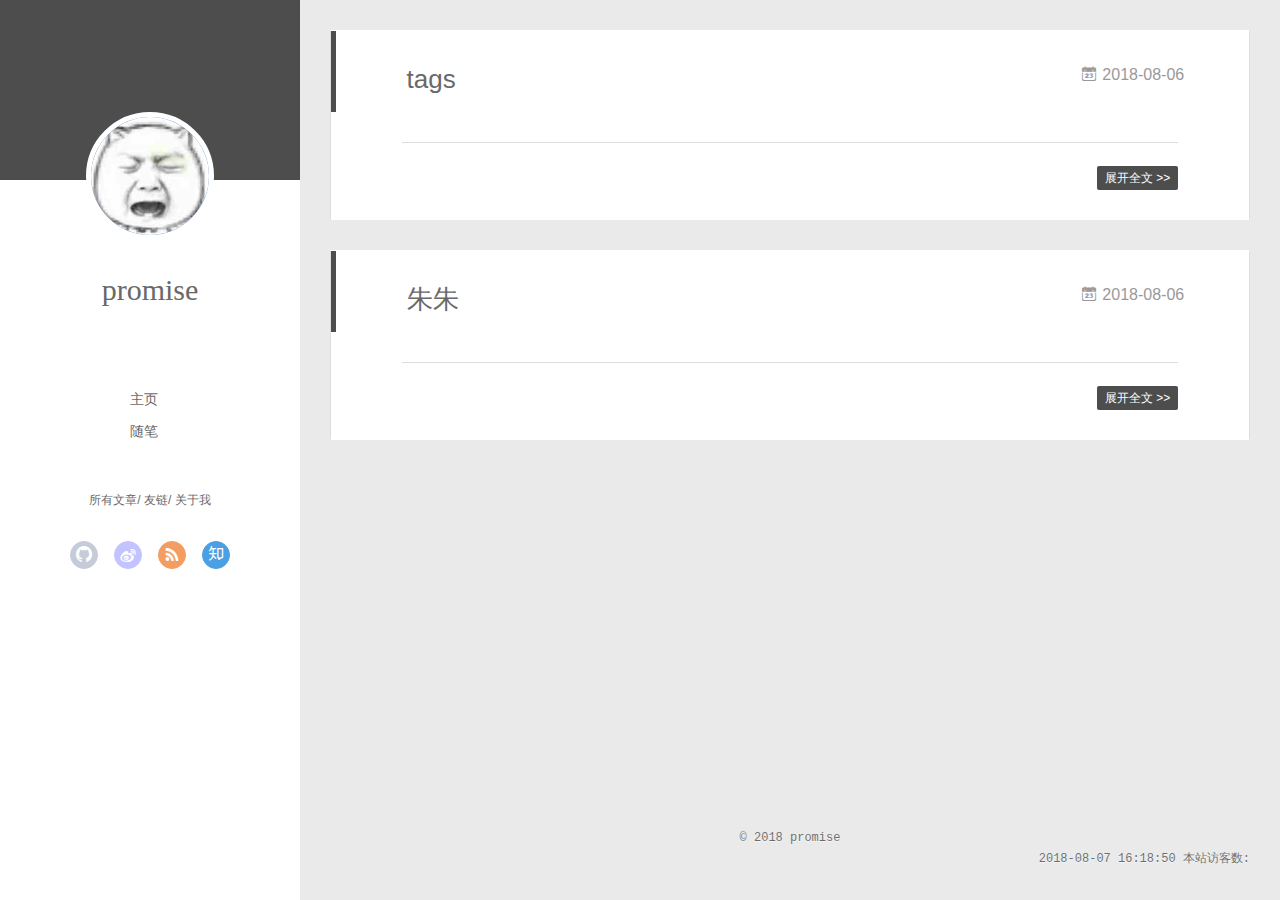
==== index.html @ 8f831cae "Site updated: 2018-08-07 16:18:51" ====
<!DOCTYPE html>
<html>
<head>
  <meta charset="utf-8">
  
  <meta name="renderer" content="webkit">
  <meta http-equiv="X-UA-Compatible" content="IE=edge" >
  <link rel="dns-prefetch" href="http://yoursite.com">
  <title>promise</title>
  <meta name="viewport" content="width=device-width, initial-scale=1, maximum-scale=1">
  <meta property="og:type" content="website">
<meta property="og:title" content="promise">
<meta property="og:url" content="http://yoursite.com/index.html">
<meta property="og:site_name" content="promise">
<meta property="og:locale" content="default">
<meta name="twitter:card" content="summary">
<meta name="twitter:title" content="promise">
  
    <link rel="alternative" href="/atom.xml" title="promise" type="application/atom+xml">
  
  
    <link rel="icon" href="/favicon.png">
  
  <link rel="stylesheet" type="text/css" href="/./main.0cf68a.css">
  <style type="text/css">
  
    #container.show {
      background: linear-gradient(200deg,#a0cfe4,#e8c37e);
    }
  </style>
  

  

</head>

<body>
  <div id="container" q-class="show:isCtnShow">
    <canvas id="anm-canvas" class="anm-canvas"></canvas>
    <div class="left-col" q-class="show:isShow">
      
<div class="overlay" style="background: #4d4d4d"></div>
<div class="intrude-less">
	<header id="header" class="inner">
		<a href="/" class="profilepic">
			<img src="/header.jpg" class="js-avatar">
		</a>
		<hgroup>
		  <h1 class="header-author"><a href="/">promise</a></h1>
		</hgroup>
		

		<nav class="header-menu">
			<ul>
			
				<li><a href="/">主页</a></li>
	        
				<li><a href="/tags/随笔/">随笔</a></li>
	        
			</ul>
		</nav>
		<nav class="header-smart-menu">
    		
    			
    			<a q-on="click: openSlider(e, 'innerArchive')" href="javascript:void(0)">所有文章</a>
    			
            
    			
    			<a q-on="click: openSlider(e, 'friends')" href="javascript:void(0)">友链</a>
    			
            
    			
    			<a q-on="click: openSlider(e, 'aboutme')" href="javascript:void(0)">关于我</a>
    			
            
		</nav>
		<nav class="header-nav">
			<div class="social">
				
					<a class="github" target="_blank" href="#" title="github"><i class="icon-github"></i></a>
		        
					<a class="weibo" target="_blank" href="#" title="weibo"><i class="icon-weibo"></i></a>
		        
					<a class="rss" target="_blank" href="#" title="rss"><i class="icon-rss"></i></a>
		        
					<a class="zhihu" target="_blank" href="#" title="zhihu"><i class="icon-zhihu"></i></a>
		        
			</div>
		</nav>
	</header>		
</div>

    </div>
    <div class="mid-col" q-class="show:isShow,hide:isShow|isFalse">
      
<nav id="mobile-nav">
  	<div class="overlay js-overlay" style="background: #4d4d4d"></div>
	<div class="btnctn js-mobile-btnctn">
  		<div class="slider-trigger list" q-on="click: openSlider(e)"><i class="icon icon-sort"></i></div>
	</div>
	<div class="intrude-less">
		<header id="header" class="inner">
			<div class="profilepic">
				<img src="/header.jpg" class="js-avatar">
			</div>
			<hgroup>
			  <h1 class="header-author js-header-author">promise</h1>
			</hgroup>
			
			
			
				
			
				
			
			
			
			<nav class="header-nav">
				<div class="social">
					
						<a class="github" target="_blank" href="#" title="github"><i class="icon-github"></i></a>
			        
						<a class="weibo" target="_blank" href="#" title="weibo"><i class="icon-weibo"></i></a>
			        
						<a class="rss" target="_blank" href="#" title="rss"><i class="icon-rss"></i></a>
			        
						<a class="zhihu" target="_blank" href="#" title="zhihu"><i class="icon-zhihu"></i></a>
			        
				</div>
			</nav>

			<nav class="header-menu js-header-menu">
				<ul style="width: 50%">
				
				
					<li style="width: 50%"><a href="/">主页</a></li>
		        
					<li style="width: 50%"><a href="/tags/随笔/">随笔</a></li>
		        
				</ul>
			</nav>
		</header>				
	</div>
	<div class="mobile-mask" style="display:none" q-show="isShow"></div>
</nav>

      <div id="wrapper" class="body-wrap">
        <div class="menu-l">
          <div class="canvas-wrap">
            <canvas data-colors="#eaeaea" data-sectionHeight="100" data-contentId="js-content" id="myCanvas1" class="anm-canvas"></canvas>
          </div>
          <div id="js-content" class="content-ll">
            
  
    <article id="age-tags" class="article article-type-age  article-index" itemscope itemprop="blogPost">
  <div class="article-inner">
    
      <header class="article-header">
        
  
    <h1 itemprop="name">
      <a class="article-title" href="/2018/08/06/tags/">tags</a>
    </h1>
  

        
        <a href="/2018/08/06/tags/" class="archive-article-date">
  	<time datetime="2018-08-06T12:12:40.000Z" itemprop="datePublished"><i class="icon-calendar icon"></i>2018-08-06</time>
</a>
        
      </header>
    
    <div class="article-entry" itemprop="articleBody">
      
        
      

      
    </div>
    <div class="article-info article-info-index">
      
      
      

      
        <p class="article-more-link">
          <a class="article-more-a" href="/2018/08/06/tags/">展开全文 >></a>
        </p>
      

      
      <div class="clearfix"></div>
    </div>
  </div>
</article>

<aside class="wrap-side-operation">
    <div class="mod-side-operation">
        
        <div class="jump-container" id="js-jump-container" style="display:none;">
            <a href="javascript:void(0)" class="mod-side-operation__jump-to-top">
                <i class="icon-font icon-back"></i>
            </a>
            <div id="js-jump-plan-container" class="jump-plan-container" style="top: -11px;">
                <i class="icon-font icon-plane jump-plane"></i>
            </div>
        </div>
        
        
    </div>
</aside>




  
    <article id="post-朱朱" class="article article-type-post  article-index" itemscope itemprop="blogPost">
  <div class="article-inner">
    
      <header class="article-header">
        
  
    <h1 itemprop="name">
      <a class="article-title" href="/2018/08/06/朱朱/">朱朱</a>
    </h1>
  

        
        <a href="/2018/08/06/朱朱/" class="archive-article-date">
  	<time datetime="2018-08-06T11:11:42.000Z" itemprop="datePublished"><i class="icon-calendar icon"></i>2018-08-06</time>
</a>
        
      </header>
    
    <div class="article-entry" itemprop="articleBody">
      
        
      

      
    </div>
    <div class="article-info article-info-index">
      
      
      

      
        <p class="article-more-link">
          <a class="article-more-a" href="/2018/08/06/朱朱/">展开全文 >></a>
        </p>
      

      
      <div class="clearfix"></div>
    </div>
  </div>
</article>

<aside class="wrap-side-operation">
    <div class="mod-side-operation">
        
        <div class="jump-container" id="js-jump-container" style="display:none;">
            <a href="javascript:void(0)" class="mod-side-operation__jump-to-top">
                <i class="icon-font icon-back"></i>
            </a>
            <div id="js-jump-plan-container" class="jump-plan-container" style="top: -11px;">
                <i class="icon-font icon-plane jump-plane"></i>
            </div>
        </div>
        
        
    </div>
</aside>




  
  


          </div>
        </div>
      </div>
      <script async src="https://dn-lbstatics.qbox.me/busuanzi/2.3/busuanzi.pure.mini.js"></script>
<footer id="footer">
  <div class="outer">
    <div id="footer-info">
    	<div>
    		&copy; 2018 promise
    	</div>
      	
		<div class="powered-by footer-right">
		2018-08-07 16:18:50
<i class="fa fa-user-md"></i><span id="busuanzi_container_site_uv">
  本站访客数:<span id="busuanzi_value_site_uv"></span>
</span>
</div>
    </div>
  </div>
</footer>
    </div>
    <script>
	var yiliaConfig = {
		mathjax: false,
		isHome: true,
		isPost: false,
		isArchive: false,
		isTag: false,
		isCategory: false,
		open_in_new: false,
		toc_hide_index: true,
		root: "/",
		innerArchive: true,
		showTags: false
	}
</script>

<script>!function(t){function n(e){if(r[e])return r[e].exports;var i=r[e]={exports:{},id:e,loaded:!1};return t[e].call(i.exports,i,i.exports,n),i.loaded=!0,i.exports}var r={};n.m=t,n.c=r,n.p="./",n(0)}([function(t,n,r){r(195),t.exports=r(191)},function(t,n,r){var e=r(3),i=r(52),o=r(27),u=r(28),c=r(53),f="prototype",a=function(t,n,r){var s,l,h,v,p=t&a.F,d=t&a.G,y=t&a.S,g=t&a.P,b=t&a.B,m=d?e:y?e[n]||(e[n]={}):(e[n]||{})[f],x=d?i:i[n]||(i[n]={}),w=x[f]||(x[f]={});d&&(r=n);for(s in r)l=!p&&m&&void 0!==m[s],h=(l?m:r)[s],v=b&&l?c(h,e):g&&"function"==typeof h?c(Function.call,h):h,m&&u(m,s,h,t&a.U),x[s]!=h&&o(x,s,v),g&&w[s]!=h&&(w[s]=h)};e.core=i,a.F=1,a.G=2,a.S=4,a.P=8,a.B=16,a.W=32,a.U=64,a.R=128,t.exports=a},function(t,n,r){var e=r(6);t.exports=function(t){if(!e(t))throw TypeError(t+" is not an object!");return t}},function(t,n){var r=t.exports="undefined"!=typeof window&&window.Math==Math?window:"undefined"!=typeof self&&self.Math==Math?self:Function("return this")();"number"==typeof __g&&(__g=r)},function(t,n){t.exports=function(t){try{return!!t()}catch(t){return!0}}},function(t,n){var r=t.exports="undefined"!=typeof window&&window.Math==Math?window:"undefined"!=typeof self&&self.Math==Math?self:Function("return this")();"number"==typeof __g&&(__g=r)},function(t,n){t.exports=function(t){return"object"==typeof t?null!==t:"function"==typeof t}},function(t,n,r){var e=r(126)("wks"),i=r(76),o=r(3).Symbol,u="function"==typeof o;(t.exports=function(t){return e[t]||(e[t]=u&&o[t]||(u?o:i)("Symbol."+t))}).store=e},function(t,n){var r={}.hasOwnProperty;t.exports=function(t,n){return r.call(t,n)}},function(t,n,r){var e=r(94),i=r(33);t.exports=function(t){return e(i(t))}},function(t,n,r){t.exports=!r(4)(function(){return 7!=Object.defineProperty({},"a",{get:function(){return 7}}).a})},function(t,n,r){var e=r(2),i=r(167),o=r(50),u=Object.defineProperty;n.f=r(10)?Object.defineProperty:function(t,n,r){if(e(t),n=o(n,!0),e(r),i)try{return u(t,n,r)}catch(t){}if("get"in r||"set"in r)throw TypeError("Accessors not supported!");return"value"in r&&(t[n]=r.value),t}},function(t,n,r){t.exports=!r(18)(function(){return 7!=Object.defineProperty({},"a",{get:function(){return 7}}).a})},function(t,n,r){var e=r(14),i=r(22);t.exports=r(12)?function(t,n,r){return e.f(t,n,i(1,r))}:function(t,n,r){return t[n]=r,t}},function(t,n,r){var e=r(20),i=r(58),o=r(42),u=Object.defineProperty;n.f=r(12)?Object.defineProperty:function(t,n,r){if(e(t),n=o(n,!0),e(r),i)try{return u(t,n,r)}catch(t){}if("get"in r||"set"in r)throw TypeError("Accessors not supported!");return"value"in r&&(t[n]=r.value),t}},function(t,n,r){var e=r(40)("wks"),i=r(23),o=r(5).Symbol,u="function"==typeof o;(t.exports=function(t){return e[t]||(e[t]=u&&o[t]||(u?o:i)("Symbol."+t))}).store=e},function(t,n,r){var e=r(67),i=Math.min;t.exports=function(t){return t>0?i(e(t),9007199254740991):0}},function(t,n,r){var e=r(46);t.exports=function(t){return Object(e(t))}},function(t,n){t.exports=function(t){try{return!!t()}catch(t){return!0}}},function(t,n,r){var e=r(63),i=r(34);t.exports=Object.keys||function(t){return e(t,i)}},function(t,n,r){var e=r(21);t.exports=function(t){if(!e(t))throw TypeError(t+" is not an object!");return t}},function(t,n){t.exports=function(t){return"object"==typeof t?null!==t:"function"==typeof t}},function(t,n){t.exports=function(t,n){return{enumerable:!(1&t),configurable:!(2&t),writable:!(4&t),value:n}}},function(t,n){var r=0,e=Math.random();t.exports=function(t){return"Symbol(".concat(void 0===t?"":t,")_",(++r+e).toString(36))}},function(t,n){var r={}.hasOwnProperty;t.exports=function(t,n){return r.call(t,n)}},function(t,n){var r=t.exports={version:"2.4.0"};"number"==typeof __e&&(__e=r)},function(t,n){t.exports=function(t){if("function"!=typeof t)throw TypeError(t+" is not a function!");return t}},function(t,n,r){var e=r(11),i=r(66);t.exports=r(10)?function(t,n,r){return e.f(t,n,i(1,r))}:function(t,n,r){return t[n]=r,t}},function(t,n,r){var e=r(3),i=r(27),o=r(24),u=r(76)("src"),c="toString",f=Function[c],a=(""+f).split(c);r(52).inspectSource=function(t){return f.call(t)},(t.exports=function(t,n,r,c){var f="function"==typeof r;f&&(o(r,"name")||i(r,"name",n)),t[n]!==r&&(f&&(o(r,u)||i(r,u,t[n]?""+t[n]:a.join(String(n)))),t===e?t[n]=r:c?t[n]?t[n]=r:i(t,n,r):(delete t[n],i(t,n,r)))})(Function.prototype,c,function(){return"function"==typeof this&&this[u]||f.call(this)})},function(t,n,r){var e=r(1),i=r(4),o=r(46),u=function(t,n,r,e){var i=String(o(t)),u="<"+n;return""!==r&&(u+=" "+r+'="'+String(e).replace(/"/g,"&quot;")+'"'),u+">"+i+"</"+n+">"};t.exports=function(t,n){var r={};r[t]=n(u),e(e.P+e.F*i(function(){var n=""[t]('"');return n!==n.toLowerCase()||n.split('"').length>3}),"String",r)}},function(t,n,r){var e=r(115),i=r(46);t.exports=function(t){return e(i(t))}},function(t,n,r){var e=r(116),i=r(66),o=r(30),u=r(50),c=r(24),f=r(167),a=Object.getOwnPropertyDescriptor;n.f=r(10)?a:function(t,n){if(t=o(t),n=u(n,!0),f)try{return a(t,n)}catch(t){}if(c(t,n))return i(!e.f.call(t,n),t[n])}},function(t,n,r){var e=r(24),i=r(17),o=r(145)("IE_PROTO"),u=Object.prototype;t.exports=Object.getPrototypeOf||function(t){return t=i(t),e(t,o)?t[o]:"function"==typeof t.constructor&&t instanceof t.constructor?t.constructor.prototype:t instanceof Object?u:null}},function(t,n){t.exports=function(t){if(void 0==t)throw TypeError("Can't call method on  "+t);return t}},function(t,n){t.exports="constructor,hasOwnProperty,isPrototypeOf,propertyIsEnumerable,toLocaleString,toString,valueOf".split(",")},function(t,n){t.exports={}},function(t,n){t.exports=!0},function(t,n){n.f={}.propertyIsEnumerable},function(t,n,r){var e=r(14).f,i=r(8),o=r(15)("toStringTag");t.exports=function(t,n,r){t&&!i(t=r?t:t.prototype,o)&&e(t,o,{configurable:!0,value:n})}},function(t,n,r){var e=r(40)("keys"),i=r(23);t.exports=function(t){return e[t]||(e[t]=i(t))}},function(t,n,r){var e=r(5),i="__core-js_shared__",o=e[i]||(e[i]={});t.exports=function(t){return o[t]||(o[t]={})}},function(t,n){var r=Math.ceil,e=Math.floor;t.exports=function(t){return isNaN(t=+t)?0:(t>0?e:r)(t)}},function(t,n,r){var e=r(21);t.exports=function(t,n){if(!e(t))return t;var r,i;if(n&&"function"==typeof(r=t.toString)&&!e(i=r.call(t)))return i;if("function"==typeof(r=t.valueOf)&&!e(i=r.call(t)))return i;if(!n&&"function"==typeof(r=t.toString)&&!e(i=r.call(t)))return i;throw TypeError("Can't convert object to primitive value")}},function(t,n,r){var e=r(5),i=r(25),o=r(36),u=r(44),c=r(14).f;t.exports=function(t){var n=i.Symbol||(i.Symbol=o?{}:e.Symbol||{});"_"==t.charAt(0)||t in n||c(n,t,{value:u.f(t)})}},function(t,n,r){n.f=r(15)},function(t,n){var r={}.toString;t.exports=function(t){return r.call(t).slice(8,-1)}},function(t,n){t.exports=function(t){if(void 0==t)throw TypeError("Can't call method on  "+t);return t}},function(t,n,r){var e=r(4);t.exports=function(t,n){return!!t&&e(function(){n?t.call(null,function(){},1):t.call(null)})}},function(t,n,r){var e=r(53),i=r(115),o=r(17),u=r(16),c=r(203);t.exports=function(t,n){var r=1==t,f=2==t,a=3==t,s=4==t,l=6==t,h=5==t||l,v=n||c;return function(n,c,p){for(var d,y,g=o(n),b=i(g),m=e(c,p,3),x=u(b.length),w=0,S=r?v(n,x):f?v(n,0):void 0;x>w;w++)if((h||w in b)&&(d=b[w],y=m(d,w,g),t))if(r)S[w]=y;else if(y)switch(t){case 3:return!0;case 5:return d;case 6:return w;case 2:S.push(d)}else if(s)return!1;return l?-1:a||s?s:S}}},function(t,n,r){var e=r(1),i=r(52),o=r(4);t.exports=function(t,n){var r=(i.Object||{})[t]||Object[t],u={};u[t]=n(r),e(e.S+e.F*o(function(){r(1)}),"Object",u)}},function(t,n,r){var e=r(6);t.exports=function(t,n){if(!e(t))return t;var r,i;if(n&&"function"==typeof(r=t.toString)&&!e(i=r.call(t)))return i;if("function"==typeof(r=t.valueOf)&&!e(i=r.call(t)))return i;if(!n&&"function"==typeof(r=t.toString)&&!e(i=r.call(t)))return i;throw TypeError("Can't convert object to primitive value")}},function(t,n,r){var e=r(5),i=r(25),o=r(91),u=r(13),c="prototype",f=function(t,n,r){var a,s,l,h=t&f.F,v=t&f.G,p=t&f.S,d=t&f.P,y=t&f.B,g=t&f.W,b=v?i:i[n]||(i[n]={}),m=b[c],x=v?e:p?e[n]:(e[n]||{})[c];v&&(r=n);for(a in r)(s=!h&&x&&void 0!==x[a])&&a in b||(l=s?x[a]:r[a],b[a]=v&&"function"!=typeof x[a]?r[a]:y&&s?o(l,e):g&&x[a]==l?function(t){var n=function(n,r,e){if(this instanceof t){switch(arguments.length){case 0:return new t;case 1:return new t(n);case 2:return new t(n,r)}return new t(n,r,e)}return t.apply(this,arguments)};return n[c]=t[c],n}(l):d&&"function"==typeof l?o(Function.call,l):l,d&&((b.virtual||(b.virtual={}))[a]=l,t&f.R&&m&&!m[a]&&u(m,a,l)))};f.F=1,f.G=2,f.S=4,f.P=8,f.B=16,f.W=32,f.U=64,f.R=128,t.exports=f},function(t,n){var r=t.exports={version:"2.4.0"};"number"==typeof __e&&(__e=r)},function(t,n,r){var e=r(26);t.exports=function(t,n,r){if(e(t),void 0===n)return t;switch(r){case 1:return function(r){return t.call(n,r)};case 2:return function(r,e){return t.call(n,r,e)};case 3:return function(r,e,i){return t.call(n,r,e,i)}}return function(){return t.apply(n,arguments)}}},function(t,n,r){var e=r(183),i=r(1),o=r(126)("metadata"),u=o.store||(o.store=new(r(186))),c=function(t,n,r){var i=u.get(t);if(!i){if(!r)return;u.set(t,i=new e)}var o=i.get(n);if(!o){if(!r)return;i.set(n,o=new e)}return o},f=function(t,n,r){var e=c(n,r,!1);return void 0!==e&&e.has(t)},a=function(t,n,r){var e=c(n,r,!1);return void 0===e?void 0:e.get(t)},s=function(t,n,r,e){c(r,e,!0).set(t,n)},l=function(t,n){var r=c(t,n,!1),e=[];return r&&r.forEach(function(t,n){e.push(n)}),e},h=function(t){return void 0===t||"symbol"==typeof t?t:String(t)},v=function(t){i(i.S,"Reflect",t)};t.exports={store:u,map:c,has:f,get:a,set:s,keys:l,key:h,exp:v}},function(t,n,r){"use strict";if(r(10)){var e=r(69),i=r(3),o=r(4),u=r(1),c=r(127),f=r(152),a=r(53),s=r(68),l=r(66),h=r(27),v=r(73),p=r(67),d=r(16),y=r(75),g=r(50),b=r(24),m=r(180),x=r(114),w=r(6),S=r(17),_=r(137),O=r(70),E=r(32),P=r(71).f,j=r(154),F=r(76),M=r(7),A=r(48),N=r(117),T=r(146),I=r(155),k=r(80),L=r(123),R=r(74),C=r(130),D=r(160),U=r(11),W=r(31),G=U.f,B=W.f,V=i.RangeError,z=i.TypeError,q=i.Uint8Array,K="ArrayBuffer",J="Shared"+K,Y="BYTES_PER_ELEMENT",H="prototype",$=Array[H],X=f.ArrayBuffer,Q=f.DataView,Z=A(0),tt=A(2),nt=A(3),rt=A(4),et=A(5),it=A(6),ot=N(!0),ut=N(!1),ct=I.values,ft=I.keys,at=I.entries,st=$.lastIndexOf,lt=$.reduce,ht=$.reduceRight,vt=$.join,pt=$.sort,dt=$.slice,yt=$.toString,gt=$.toLocaleString,bt=M("iterator"),mt=M("toStringTag"),xt=F("typed_constructor"),wt=F("def_constructor"),St=c.CONSTR,_t=c.TYPED,Ot=c.VIEW,Et="Wrong length!",Pt=A(1,function(t,n){return Tt(T(t,t[wt]),n)}),jt=o(function(){return 1===new q(new Uint16Array([1]).buffer)[0]}),Ft=!!q&&!!q[H].set&&o(function(){new q(1).set({})}),Mt=function(t,n){if(void 0===t)throw z(Et);var r=+t,e=d(t);if(n&&!m(r,e))throw V(Et);return e},At=function(t,n){var r=p(t);if(r<0||r%n)throw V("Wrong offset!");return r},Nt=function(t){if(w(t)&&_t in t)return t;throw z(t+" is not a typed array!")},Tt=function(t,n){if(!(w(t)&&xt in t))throw z("It is not a typed array constructor!");return new t(n)},It=function(t,n){return kt(T(t,t[wt]),n)},kt=function(t,n){for(var r=0,e=n.length,i=Tt(t,e);e>r;)i[r]=n[r++];return i},Lt=function(t,n,r){G(t,n,{get:function(){return this._d[r]}})},Rt=function(t){var n,r,e,i,o,u,c=S(t),f=arguments.length,s=f>1?arguments[1]:void 0,l=void 0!==s,h=j(c);if(void 0!=h&&!_(h)){for(u=h.call(c),e=[],n=0;!(o=u.next()).done;n++)e.push(o.value);c=e}for(l&&f>2&&(s=a(s,arguments[2],2)),n=0,r=d(c.length),i=Tt(this,r);r>n;n++)i[n]=l?s(c[n],n):c[n];return i},Ct=function(){for(var t=0,n=arguments.length,r=Tt(this,n);n>t;)r[t]=arguments[t++];return r},Dt=!!q&&o(function(){gt.call(new q(1))}),Ut=function(){return gt.apply(Dt?dt.call(Nt(this)):Nt(this),arguments)},Wt={copyWithin:function(t,n){return D.call(Nt(this),t,n,arguments.length>2?arguments[2]:void 0)},every:function(t){return rt(Nt(this),t,arguments.length>1?arguments[1]:void 0)},fill:function(t){return C.apply(Nt(this),arguments)},filter:function(t){return It(this,tt(Nt(this),t,arguments.length>1?arguments[1]:void 0))},find:function(t){return et(Nt(this),t,arguments.length>1?arguments[1]:void 0)},findIndex:function(t){return it(Nt(this),t,arguments.length>1?arguments[1]:void 0)},forEach:function(t){Z(Nt(this),t,arguments.length>1?arguments[1]:void 0)},indexOf:function(t){return ut(Nt(this),t,arguments.length>1?arguments[1]:void 0)},includes:function(t){return ot(Nt(this),t,arguments.length>1?arguments[1]:void 0)},join:function(t){return vt.apply(Nt(this),arguments)},lastIndexOf:function(t){return st.apply(Nt(this),arguments)},map:function(t){return Pt(Nt(this),t,arguments.length>1?arguments[1]:void 0)},reduce:function(t){return lt.apply(Nt(this),arguments)},reduceRight:function(t){return ht.apply(Nt(this),arguments)},reverse:function(){for(var t,n=this,r=Nt(n).length,e=Math.floor(r/2),i=0;i<e;)t=n[i],n[i++]=n[--r],n[r]=t;return n},some:function(t){return nt(Nt(this),t,arguments.length>1?arguments[1]:void 0)},sort:function(t){return pt.call(Nt(this),t)},subarray:function(t,n){var r=Nt(this),e=r.length,i=y(t,e);return new(T(r,r[wt]))(r.buffer,r.byteOffset+i*r.BYTES_PER_ELEMENT,d((void 0===n?e:y(n,e))-i))}},Gt=function(t,n){return It(this,dt.call(Nt(this),t,n))},Bt=function(t){Nt(this);var n=At(arguments[1],1),r=this.length,e=S(t),i=d(e.length),o=0;if(i+n>r)throw V(Et);for(;o<i;)this[n+o]=e[o++]},Vt={entries:function(){return at.call(Nt(this))},keys:function(){return ft.call(Nt(this))},values:function(){return ct.call(Nt(this))}},zt=function(t,n){return w(t)&&t[_t]&&"symbol"!=typeof n&&n in t&&String(+n)==String(n)},qt=function(t,n){return zt(t,n=g(n,!0))?l(2,t[n]):B(t,n)},Kt=function(t,n,r){return!(zt(t,n=g(n,!0))&&w(r)&&b(r,"value"))||b(r,"get")||b(r,"set")||r.configurable||b(r,"writable")&&!r.writable||b(r,"enumerable")&&!r.enumerable?G(t,n,r):(t[n]=r.value,t)};St||(W.f=qt,U.f=Kt),u(u.S+u.F*!St,"Object",{getOwnPropertyDescriptor:qt,defineProperty:Kt}),o(function(){yt.call({})})&&(yt=gt=function(){return vt.call(this)});var Jt=v({},Wt);v(Jt,Vt),h(Jt,bt,Vt.values),v(Jt,{slice:Gt,set:Bt,constructor:function(){},toString:yt,toLocaleString:Ut}),Lt(Jt,"buffer","b"),Lt(Jt,"byteOffset","o"),Lt(Jt,"byteLength","l"),Lt(Jt,"length","e"),G(Jt,mt,{get:function(){return this[_t]}}),t.exports=function(t,n,r,f){f=!!f;var a=t+(f?"Clamped":"")+"Array",l="Uint8Array"!=a,v="get"+t,p="set"+t,y=i[a],g=y||{},b=y&&E(y),m=!y||!c.ABV,S={},_=y&&y[H],j=function(t,r){var e=t._d;return e.v[v](r*n+e.o,jt)},F=function(t,r,e){var i=t._d;f&&(e=(e=Math.round(e))<0?0:e>255?255:255&e),i.v[p](r*n+i.o,e,jt)},M=function(t,n){G(t,n,{get:function(){return j(this,n)},set:function(t){return F(this,n,t)},enumerable:!0})};m?(y=r(function(t,r,e,i){s(t,y,a,"_d");var o,u,c,f,l=0,v=0;if(w(r)){if(!(r instanceof X||(f=x(r))==K||f==J))return _t in r?kt(y,r):Rt.call(y,r);o=r,v=At(e,n);var p=r.byteLength;if(void 0===i){if(p%n)throw V(Et);if((u=p-v)<0)throw V(Et)}else if((u=d(i)*n)+v>p)throw V(Et);c=u/n}else c=Mt(r,!0),u=c*n,o=new X(u);for(h(t,"_d",{b:o,o:v,l:u,e:c,v:new Q(o)});l<c;)M(t,l++)}),_=y[H]=O(Jt),h(_,"constructor",y)):L(function(t){new y(null),new y(t)},!0)||(y=r(function(t,r,e,i){s(t,y,a);var o;return w(r)?r instanceof X||(o=x(r))==K||o==J?void 0!==i?new g(r,At(e,n),i):void 0!==e?new g(r,At(e,n)):new g(r):_t in r?kt(y,r):Rt.call(y,r):new g(Mt(r,l))}),Z(b!==Function.prototype?P(g).concat(P(b)):P(g),function(t){t in y||h(y,t,g[t])}),y[H]=_,e||(_.constructor=y));var A=_[bt],N=!!A&&("values"==A.name||void 0==A.name),T=Vt.values;h(y,xt,!0),h(_,_t,a),h(_,Ot,!0),h(_,wt,y),(f?new y(1)[mt]==a:mt in _)||G(_,mt,{get:function(){return a}}),S[a]=y,u(u.G+u.W+u.F*(y!=g),S),u(u.S,a,{BYTES_PER_ELEMENT:n,from:Rt,of:Ct}),Y in _||h(_,Y,n),u(u.P,a,Wt),R(a),u(u.P+u.F*Ft,a,{set:Bt}),u(u.P+u.F*!N,a,Vt),u(u.P+u.F*(_.toString!=yt),a,{toString:yt}),u(u.P+u.F*o(function(){new y(1).slice()}),a,{slice:Gt}),u(u.P+u.F*(o(function(){return[1,2].toLocaleString()!=new y([1,2]).toLocaleString()})||!o(function(){_.toLocaleString.call([1,2])})),a,{toLocaleString:Ut}),k[a]=N?A:T,e||N||h(_,bt,T)}}else t.exports=function(){}},function(t,n){var r={}.toString;t.exports=function(t){return r.call(t).slice(8,-1)}},function(t,n,r){var e=r(21),i=r(5).document,o=e(i)&&e(i.createElement);t.exports=function(t){return o?i.createElement(t):{}}},function(t,n,r){t.exports=!r(12)&&!r(18)(function(){return 7!=Object.defineProperty(r(57)("div"),"a",{get:function(){return 7}}).a})},function(t,n,r){"use strict";var e=r(36),i=r(51),o=r(64),u=r(13),c=r(8),f=r(35),a=r(96),s=r(38),l=r(103),h=r(15)("iterator"),v=!([].keys&&"next"in[].keys()),p="keys",d="values",y=function(){return this};t.exports=function(t,n,r,g,b,m,x){a(r,n,g);var w,S,_,O=function(t){if(!v&&t in F)return F[t];switch(t){case p:case d:return function(){return new r(this,t)}}return function(){return new r(this,t)}},E=n+" Iterator",P=b==d,j=!1,F=t.prototype,M=F[h]||F["@@iterator"]||b&&F[b],A=M||O(b),N=b?P?O("entries"):A:void 0,T="Array"==n?F.entries||M:M;if(T&&(_=l(T.call(new t)))!==Object.prototype&&(s(_,E,!0),e||c(_,h)||u(_,h,y)),P&&M&&M.name!==d&&(j=!0,A=function(){return M.call(this)}),e&&!x||!v&&!j&&F[h]||u(F,h,A),f[n]=A,f[E]=y,b)if(w={values:P?A:O(d),keys:m?A:O(p),entries:N},x)for(S in w)S in F||o(F,S,w[S]);else i(i.P+i.F*(v||j),n,w);return w}},function(t,n,r){var e=r(20),i=r(100),o=r(34),u=r(39)("IE_PROTO"),c=function(){},f="prototype",a=function(){var t,n=r(57)("iframe"),e=o.length;for(n.style.display="none",r(93).appendChild(n),n.src="javascript:",t=n.contentWindow.document,t.open(),t.write("<script>document.F=Object<\/script>"),t.close(),a=t.F;e--;)delete a[f][o[e]];return a()};t.exports=Object.create||function(t,n){var r;return null!==t?(c[f]=e(t),r=new c,c[f]=null,r[u]=t):r=a(),void 0===n?r:i(r,n)}},function(t,n,r){var e=r(63),i=r(34).concat("length","prototype");n.f=Object.getOwnPropertyNames||function(t){return e(t,i)}},function(t,n){n.f=Object.getOwnPropertySymbols},function(t,n,r){var e=r(8),i=r(9),o=r(90)(!1),u=r(39)("IE_PROTO");t.exports=function(t,n){var r,c=i(t),f=0,a=[];for(r in c)r!=u&&e(c,r)&&a.push(r);for(;n.length>f;)e(c,r=n[f++])&&(~o(a,r)||a.push(r));return a}},function(t,n,r){t.exports=r(13)},function(t,n,r){var e=r(76)("meta"),i=r(6),o=r(24),u=r(11).f,c=0,f=Object.isExtensible||function(){return!0},a=!r(4)(function(){return f(Object.preventExtensions({}))}),s=function(t){u(t,e,{value:{i:"O"+ ++c,w:{}}})},l=function(t,n){if(!i(t))return"symbol"==typeof t?t:("string"==typeof t?"S":"P")+t;if(!o(t,e)){if(!f(t))return"F";if(!n)return"E";s(t)}return t[e].i},h=function(t,n){if(!o(t,e)){if(!f(t))return!0;if(!n)return!1;s(t)}return t[e].w},v=function(t){return a&&p.NEED&&f(t)&&!o(t,e)&&s(t),t},p=t.exports={KEY:e,NEED:!1,fastKey:l,getWeak:h,onFreeze:v}},function(t,n){t.exports=function(t,n){return{enumerable:!(1&t),configurable:!(2&t),writable:!(4&t),value:n}}},function(t,n){var r=Math.ceil,e=Math.floor;t.exports=function(t){return isNaN(t=+t)?0:(t>0?e:r)(t)}},function(t,n){t.exports=function(t,n,r,e){if(!(t instanceof n)||void 0!==e&&e in t)throw TypeError(r+": incorrect invocation!");return t}},function(t,n){t.exports=!1},function(t,n,r){var e=r(2),i=r(173),o=r(133),u=r(145)("IE_PROTO"),c=function(){},f="prototype",a=function(){var t,n=r(132)("iframe"),e=o.length;for(n.style.display="none",r(135).appendChild(n),n.src="javascript:",t=n.contentWindow.document,t.open(),t.write("<script>document.F=Object<\/script>"),t.close(),a=t.F;e--;)delete a[f][o[e]];return a()};t.exports=Object.create||function(t,n){var r;return null!==t?(c[f]=e(t),r=new c,c[f]=null,r[u]=t):r=a(),void 0===n?r:i(r,n)}},function(t,n,r){var e=r(175),i=r(133).concat("length","prototype");n.f=Object.getOwnPropertyNames||function(t){return e(t,i)}},function(t,n,r){var e=r(175),i=r(133);t.exports=Object.keys||function(t){return e(t,i)}},function(t,n,r){var e=r(28);t.exports=function(t,n,r){for(var i in n)e(t,i,n[i],r);return t}},function(t,n,r){"use strict";var e=r(3),i=r(11),o=r(10),u=r(7)("species");t.exports=function(t){var n=e[t];o&&n&&!n[u]&&i.f(n,u,{configurable:!0,get:function(){return this}})}},function(t,n,r){var e=r(67),i=Math.max,o=Math.min;t.exports=function(t,n){return t=e(t),t<0?i(t+n,0):o(t,n)}},function(t,n){var r=0,e=Math.random();t.exports=function(t){return"Symbol(".concat(void 0===t?"":t,")_",(++r+e).toString(36))}},function(t,n,r){var e=r(33);t.exports=function(t){return Object(e(t))}},function(t,n,r){var e=r(7)("unscopables"),i=Array.prototype;void 0==i[e]&&r(27)(i,e,{}),t.exports=function(t){i[e][t]=!0}},function(t,n,r){var e=r(53),i=r(169),o=r(137),u=r(2),c=r(16),f=r(154),a={},s={},n=t.exports=function(t,n,r,l,h){var v,p,d,y,g=h?function(){return t}:f(t),b=e(r,l,n?2:1),m=0;if("function"!=typeof g)throw TypeError(t+" is not iterable!");if(o(g)){for(v=c(t.length);v>m;m++)if((y=n?b(u(p=t[m])[0],p[1]):b(t[m]))===a||y===s)return y}else for(d=g.call(t);!(p=d.next()).done;)if((y=i(d,b,p.value,n))===a||y===s)return y};n.BREAK=a,n.RETURN=s},function(t,n){t.exports={}},function(t,n,r){var e=r(11).f,i=r(24),o=r(7)("toStringTag");t.exports=function(t,n,r){t&&!i(t=r?t:t.prototype,o)&&e(t,o,{configurable:!0,value:n})}},function(t,n,r){var e=r(1),i=r(46),o=r(4),u=r(150),c="["+u+"]",f="​",a=RegExp("^"+c+c+"*"),s=RegExp(c+c+"*$"),l=function(t,n,r){var i={},c=o(function(){return!!u[t]()||f[t]()!=f}),a=i[t]=c?n(h):u[t];r&&(i[r]=a),e(e.P+e.F*c,"String",i)},h=l.trim=function(t,n){return t=String(i(t)),1&n&&(t=t.replace(a,"")),2&n&&(t=t.replace(s,"")),t};t.exports=l},function(t,n,r){t.exports={default:r(86),__esModule:!0}},function(t,n,r){t.exports={default:r(87),__esModule:!0}},function(t,n,r){"use strict";function e(t){return t&&t.__esModule?t:{default:t}}n.__esModule=!0;var i=r(84),o=e(i),u=r(83),c=e(u),f="function"==typeof c.default&&"symbol"==typeof o.default?function(t){return typeof t}:function(t){return t&&"function"==typeof c.default&&t.constructor===c.default&&t!==c.default.prototype?"symbol":typeof t};n.default="function"==typeof c.default&&"symbol"===f(o.default)?function(t){return void 0===t?"undefined":f(t)}:function(t){return t&&"function"==typeof c.default&&t.constructor===c.default&&t!==c.default.prototype?"symbol":void 0===t?"undefined":f(t)}},function(t,n,r){r(110),r(108),r(111),r(112),t.exports=r(25).Symbol},function(t,n,r){r(109),r(113),t.exports=r(44).f("iterator")},function(t,n){t.exports=function(t){if("function"!=typeof t)throw TypeError(t+" is not a function!");return t}},function(t,n){t.exports=function(){}},function(t,n,r){var e=r(9),i=r(106),o=r(105);t.exports=function(t){return function(n,r,u){var c,f=e(n),a=i(f.length),s=o(u,a);if(t&&r!=r){for(;a>s;)if((c=f[s++])!=c)return!0}else for(;a>s;s++)if((t||s in f)&&f[s]===r)return t||s||0;return!t&&-1}}},function(t,n,r){var e=r(88);t.exports=function(t,n,r){if(e(t),void 0===n)return t;switch(r){case 1:return function(r){return t.call(n,r)};case 2:return function(r,e){return t.call(n,r,e)};case 3:return function(r,e,i){return t.call(n,r,e,i)}}return function(){return t.apply(n,arguments)}}},function(t,n,r){var e=r(19),i=r(62),o=r(37);t.exports=function(t){var n=e(t),r=i.f;if(r)for(var u,c=r(t),f=o.f,a=0;c.length>a;)f.call(t,u=c[a++])&&n.push(u);return n}},function(t,n,r){t.exports=r(5).document&&document.documentElement},function(t,n,r){var e=r(56);t.exports=Object("z").propertyIsEnumerable(0)?Object:function(t){return"String"==e(t)?t.split(""):Object(t)}},function(t,n,r){var e=r(56);t.exports=Array.isArray||function(t){return"Array"==e(t)}},function(t,n,r){"use strict";var e=r(60),i=r(22),o=r(38),u={};r(13)(u,r(15)("iterator"),function(){return this}),t.exports=function(t,n,r){t.prototype=e(u,{next:i(1,r)}),o(t,n+" Iterator")}},function(t,n){t.exports=function(t,n){return{value:n,done:!!t}}},function(t,n,r){var e=r(19),i=r(9);t.exports=function(t,n){for(var r,o=i(t),u=e(o),c=u.length,f=0;c>f;)if(o[r=u[f++]]===n)return r}},function(t,n,r){var e=r(23)("meta"),i=r(21),o=r(8),u=r(14).f,c=0,f=Object.isExtensible||function(){return!0},a=!r(18)(function(){return f(Object.preventExtensions({}))}),s=function(t){u(t,e,{value:{i:"O"+ ++c,w:{}}})},l=function(t,n){if(!i(t))return"symbol"==typeof t?t:("string"==typeof t?"S":"P")+t;if(!o(t,e)){if(!f(t))return"F";if(!n)return"E";s(t)}return t[e].i},h=function(t,n){if(!o(t,e)){if(!f(t))return!0;if(!n)return!1;s(t)}return t[e].w},v=function(t){return a&&p.NEED&&f(t)&&!o(t,e)&&s(t),t},p=t.exports={KEY:e,NEED:!1,fastKey:l,getWeak:h,onFreeze:v}},function(t,n,r){var e=r(14),i=r(20),o=r(19);t.exports=r(12)?Object.defineProperties:function(t,n){i(t);for(var r,u=o(n),c=u.length,f=0;c>f;)e.f(t,r=u[f++],n[r]);return t}},function(t,n,r){var e=r(37),i=r(22),o=r(9),u=r(42),c=r(8),f=r(58),a=Object.getOwnPropertyDescriptor;n.f=r(12)?a:function(t,n){if(t=o(t),n=u(n,!0),f)try{return a(t,n)}catch(t){}if(c(t,n))return i(!e.f.call(t,n),t[n])}},function(t,n,r){var e=r(9),i=r(61).f,o={}.toString,u="object"==typeof window&&window&&Object.getOwnPropertyNames?Object.getOwnPropertyNames(window):[],c=function(t){try{return i(t)}catch(t){return u.slice()}};t.exports.f=function(t){return u&&"[object Window]"==o.call(t)?c(t):i(e(t))}},function(t,n,r){var e=r(8),i=r(77),o=r(39)("IE_PROTO"),u=Object.prototype;t.exports=Object.getPrototypeOf||function(t){return t=i(t),e(t,o)?t[o]:"function"==typeof t.constructor&&t instanceof t.constructor?t.constructor.prototype:t instanceof Object?u:null}},function(t,n,r){var e=r(41),i=r(33);t.exports=function(t){return function(n,r){var o,u,c=String(i(n)),f=e(r),a=c.length;return f<0||f>=a?t?"":void 0:(o=c.charCodeAt(f),o<55296||o>56319||f+1===a||(u=c.charCodeAt(f+1))<56320||u>57343?t?c.charAt(f):o:t?c.slice(f,f+2):u-56320+(o-55296<<10)+65536)}}},function(t,n,r){var e=r(41),i=Math.max,o=Math.min;t.exports=function(t,n){return t=e(t),t<0?i(t+n,0):o(t,n)}},function(t,n,r){var e=r(41),i=Math.min;t.exports=function(t){return t>0?i(e(t),9007199254740991):0}},function(t,n,r){"use strict";var e=r(89),i=r(97),o=r(35),u=r(9);t.exports=r(59)(Array,"Array",function(t,n){this._t=u(t),this._i=0,this._k=n},function(){var t=this._t,n=this._k,r=this._i++;return!t||r>=t.length?(this._t=void 0,i(1)):"keys"==n?i(0,r):"values"==n?i(0,t[r]):i(0,[r,t[r]])},"values"),o.Arguments=o.Array,e("keys"),e("values"),e("entries")},function(t,n){},function(t,n,r){"use strict";var e=r(104)(!0);r(59)(String,"String",function(t){this._t=String(t),this._i=0},function(){var t,n=this._t,r=this._i;return r>=n.length?{value:void 0,done:!0}:(t=e(n,r),this._i+=t.length,{value:t,done:!1})})},function(t,n,r){"use strict";var e=r(5),i=r(8),o=r(12),u=r(51),c=r(64),f=r(99).KEY,a=r(18),s=r(40),l=r(38),h=r(23),v=r(15),p=r(44),d=r(43),y=r(98),g=r(92),b=r(95),m=r(20),x=r(9),w=r(42),S=r(22),_=r(60),O=r(102),E=r(101),P=r(14),j=r(19),F=E.f,M=P.f,A=O.f,N=e.Symbol,T=e.JSON,I=T&&T.stringify,k="prototype",L=v("_hidden"),R=v("toPrimitive"),C={}.propertyIsEnumerable,D=s("symbol-registry"),U=s("symbols"),W=s("op-symbols"),G=Object[k],B="function"==typeof N,V=e.QObject,z=!V||!V[k]||!V[k].findChild,q=o&&a(function(){return 7!=_(M({},"a",{get:function(){return M(this,"a",{value:7}).a}})).a})?function(t,n,r){var e=F(G,n);e&&delete G[n],M(t,n,r),e&&t!==G&&M(G,n,e)}:M,K=function(t){var n=U[t]=_(N[k]);return n._k=t,n},J=B&&"symbol"==typeof N.iterator?function(t){return"symbol"==typeof t}:function(t){return t instanceof N},Y=function(t,n,r){return t===G&&Y(W,n,r),m(t),n=w(n,!0),m(r),i(U,n)?(r.enumerable?(i(t,L)&&t[L][n]&&(t[L][n]=!1),r=_(r,{enumerable:S(0,!1)})):(i(t,L)||M(t,L,S(1,{})),t[L][n]=!0),q(t,n,r)):M(t,n,r)},H=function(t,n){m(t);for(var r,e=g(n=x(n)),i=0,o=e.length;o>i;)Y(t,r=e[i++],n[r]);return t},$=function(t,n){return void 0===n?_(t):H(_(t),n)},X=function(t){var n=C.call(this,t=w(t,!0));return!(this===G&&i(U,t)&&!i(W,t))&&(!(n||!i(this,t)||!i(U,t)||i(this,L)&&this[L][t])||n)},Q=function(t,n){if(t=x(t),n=w(n,!0),t!==G||!i(U,n)||i(W,n)){var r=F(t,n);return!r||!i(U,n)||i(t,L)&&t[L][n]||(r.enumerable=!0),r}},Z=function(t){for(var n,r=A(x(t)),e=[],o=0;r.length>o;)i(U,n=r[o++])||n==L||n==f||e.push(n);return e},tt=function(t){for(var n,r=t===G,e=A(r?W:x(t)),o=[],u=0;e.length>u;)!i(U,n=e[u++])||r&&!i(G,n)||o.push(U[n]);return o};B||(N=function(){if(this instanceof N)throw TypeError("Symbol is not a constructor!");var t=h(arguments.length>0?arguments[0]:void 0),n=function(r){this===G&&n.call(W,r),i(this,L)&&i(this[L],t)&&(this[L][t]=!1),q(this,t,S(1,r))};return o&&z&&q(G,t,{configurable:!0,set:n}),K(t)},c(N[k],"toString",function(){return this._k}),E.f=Q,P.f=Y,r(61).f=O.f=Z,r(37).f=X,r(62).f=tt,o&&!r(36)&&c(G,"propertyIsEnumerable",X,!0),p.f=function(t){return K(v(t))}),u(u.G+u.W+u.F*!B,{Symbol:N});for(var nt="hasInstance,isConcatSpreadable,iterator,match,replace,search,species,split,toPrimitive,toStringTag,unscopables".split(","),rt=0;nt.length>rt;)v(nt[rt++]);for(var nt=j(v.store),rt=0;nt.length>rt;)d(nt[rt++]);u(u.S+u.F*!B,"Symbol",{for:function(t){return i(D,t+="")?D[t]:D[t]=N(t)},keyFor:function(t){if(J(t))return y(D,t);throw TypeError(t+" is not a symbol!")},useSetter:function(){z=!0},useSimple:function(){z=!1}}),u(u.S+u.F*!B,"Object",{create:$,defineProperty:Y,defineProperties:H,getOwnPropertyDescriptor:Q,getOwnPropertyNames:Z,getOwnPropertySymbols:tt}),T&&u(u.S+u.F*(!B||a(function(){var t=N();return"[null]"!=I([t])||"{}"!=I({a:t})||"{}"!=I(Object(t))})),"JSON",{stringify:function(t){if(void 0!==t&&!J(t)){for(var n,r,e=[t],i=1;arguments.length>i;)e.push(arguments[i++]);return n=e[1],"function"==typeof n&&(r=n),!r&&b(n)||(n=function(t,n){if(r&&(n=r.call(this,t,n)),!J(n))return n}),e[1]=n,I.apply(T,e)}}}),N[k][R]||r(13)(N[k],R,N[k].valueOf),l(N,"Symbol"),l(Math,"Math",!0),l(e.JSON,"JSON",!0)},function(t,n,r){r(43)("asyncIterator")},function(t,n,r){r(43)("observable")},function(t,n,r){r(107);for(var e=r(5),i=r(13),o=r(35),u=r(15)("toStringTag"),c=["NodeList","DOMTokenList","MediaList","StyleSheetList","CSSRuleList"],f=0;f<5;f++){var a=c[f],s=e[a],l=s&&s.prototype;l&&!l[u]&&i(l,u,a),o[a]=o.Array}},function(t,n,r){var e=r(45),i=r(7)("toStringTag"),o="Arguments"==e(function(){return arguments}()),u=function(t,n){try{return t[n]}catch(t){}};t.exports=function(t){var n,r,c;return void 0===t?"Undefined":null===t?"Null":"string"==typeof(r=u(n=Object(t),i))?r:o?e(n):"Object"==(c=e(n))&&"function"==typeof n.callee?"Arguments":c}},function(t,n,r){var e=r(45);t.exports=Object("z").propertyIsEnumerable(0)?Object:function(t){return"String"==e(t)?t.split(""):Object(t)}},function(t,n){n.f={}.propertyIsEnumerable},function(t,n,r){var e=r(30),i=r(16),o=r(75);t.exports=function(t){return function(n,r,u){var c,f=e(n),a=i(f.length),s=o(u,a);if(t&&r!=r){for(;a>s;)if((c=f[s++])!=c)return!0}else for(;a>s;s++)if((t||s in f)&&f[s]===r)return t||s||0;return!t&&-1}}},function(t,n,r){"use strict";var e=r(3),i=r(1),o=r(28),u=r(73),c=r(65),f=r(79),a=r(68),s=r(6),l=r(4),h=r(123),v=r(81),p=r(136);t.exports=function(t,n,r,d,y,g){var b=e[t],m=b,x=y?"set":"add",w=m&&m.prototype,S={},_=function(t){var n=w[t];o(w,t,"delete"==t?function(t){return!(g&&!s(t))&&n.call(this,0===t?0:t)}:"has"==t?function(t){return!(g&&!s(t))&&n.call(this,0===t?0:t)}:"get"==t?function(t){return g&&!s(t)?void 0:n.call(this,0===t?0:t)}:"add"==t?function(t){return n.call(this,0===t?0:t),this}:function(t,r){return n.call(this,0===t?0:t,r),this})};if("function"==typeof m&&(g||w.forEach&&!l(function(){(new m).entries().next()}))){var O=new m,E=O[x](g?{}:-0,1)!=O,P=l(function(){O.has(1)}),j=h(function(t){new m(t)}),F=!g&&l(function(){for(var t=new m,n=5;n--;)t[x](n,n);return!t.has(-0)});j||(m=n(function(n,r){a(n,m,t);var e=p(new b,n,m);return void 0!=r&&f(r,y,e[x],e),e}),m.prototype=w,w.constructor=m),(P||F)&&(_("delete"),_("has"),y&&_("get")),(F||E)&&_(x),g&&w.clear&&delete w.clear}else m=d.getConstructor(n,t,y,x),u(m.prototype,r),c.NEED=!0;return v(m,t),S[t]=m,i(i.G+i.W+i.F*(m!=b),S),g||d.setStrong(m,t,y),m}},function(t,n,r){"use strict";var e=r(27),i=r(28),o=r(4),u=r(46),c=r(7);t.exports=function(t,n,r){var f=c(t),a=r(u,f,""[t]),s=a[0],l=a[1];o(function(){var n={};return n[f]=function(){return 7},7!=""[t](n)})&&(i(String.prototype,t,s),e(RegExp.prototype,f,2==n?function(t,n){return l.call(t,this,n)}:function(t){return l.call(t,this)}))}
},function(t,n,r){"use strict";var e=r(2);t.exports=function(){var t=e(this),n="";return t.global&&(n+="g"),t.ignoreCase&&(n+="i"),t.multiline&&(n+="m"),t.unicode&&(n+="u"),t.sticky&&(n+="y"),n}},function(t,n){t.exports=function(t,n,r){var e=void 0===r;switch(n.length){case 0:return e?t():t.call(r);case 1:return e?t(n[0]):t.call(r,n[0]);case 2:return e?t(n[0],n[1]):t.call(r,n[0],n[1]);case 3:return e?t(n[0],n[1],n[2]):t.call(r,n[0],n[1],n[2]);case 4:return e?t(n[0],n[1],n[2],n[3]):t.call(r,n[0],n[1],n[2],n[3])}return t.apply(r,n)}},function(t,n,r){var e=r(6),i=r(45),o=r(7)("match");t.exports=function(t){var n;return e(t)&&(void 0!==(n=t[o])?!!n:"RegExp"==i(t))}},function(t,n,r){var e=r(7)("iterator"),i=!1;try{var o=[7][e]();o.return=function(){i=!0},Array.from(o,function(){throw 2})}catch(t){}t.exports=function(t,n){if(!n&&!i)return!1;var r=!1;try{var o=[7],u=o[e]();u.next=function(){return{done:r=!0}},o[e]=function(){return u},t(o)}catch(t){}return r}},function(t,n,r){t.exports=r(69)||!r(4)(function(){var t=Math.random();__defineSetter__.call(null,t,function(){}),delete r(3)[t]})},function(t,n){n.f=Object.getOwnPropertySymbols},function(t,n,r){var e=r(3),i="__core-js_shared__",o=e[i]||(e[i]={});t.exports=function(t){return o[t]||(o[t]={})}},function(t,n,r){for(var e,i=r(3),o=r(27),u=r(76),c=u("typed_array"),f=u("view"),a=!(!i.ArrayBuffer||!i.DataView),s=a,l=0,h="Int8Array,Uint8Array,Uint8ClampedArray,Int16Array,Uint16Array,Int32Array,Uint32Array,Float32Array,Float64Array".split(",");l<9;)(e=i[h[l++]])?(o(e.prototype,c,!0),o(e.prototype,f,!0)):s=!1;t.exports={ABV:a,CONSTR:s,TYPED:c,VIEW:f}},function(t,n){"use strict";var r={versions:function(){var t=window.navigator.userAgent;return{trident:t.indexOf("Trident")>-1,presto:t.indexOf("Presto")>-1,webKit:t.indexOf("AppleWebKit")>-1,gecko:t.indexOf("Gecko")>-1&&-1==t.indexOf("KHTML"),mobile:!!t.match(/AppleWebKit.*Mobile.*/),ios:!!t.match(/\(i[^;]+;( U;)? CPU.+Mac OS X/),android:t.indexOf("Android")>-1||t.indexOf("Linux")>-1,iPhone:t.indexOf("iPhone")>-1||t.indexOf("Mac")>-1,iPad:t.indexOf("iPad")>-1,webApp:-1==t.indexOf("Safari"),weixin:-1==t.indexOf("MicroMessenger")}}()};t.exports=r},function(t,n,r){"use strict";var e=r(85),i=function(t){return t&&t.__esModule?t:{default:t}}(e),o=function(){function t(t,n,e){return n||e?String.fromCharCode(n||e):r[t]||t}function n(t){return e[t]}var r={"&quot;":'"',"&lt;":"<","&gt;":">","&amp;":"&","&nbsp;":" "},e={};for(var u in r)e[r[u]]=u;return r["&apos;"]="'",e["'"]="&#39;",{encode:function(t){return t?(""+t).replace(/['<> "&]/g,n).replace(/\r?\n/g,"<br/>").replace(/\s/g,"&nbsp;"):""},decode:function(n){return n?(""+n).replace(/<br\s*\/?>/gi,"\n").replace(/&quot;|&lt;|&gt;|&amp;|&nbsp;|&apos;|&#(\d+);|&#(\d+)/g,t).replace(/\u00a0/g," "):""},encodeBase16:function(t){if(!t)return t;t+="";for(var n=[],r=0,e=t.length;e>r;r++)n.push(t.charCodeAt(r).toString(16).toUpperCase());return n.join("")},encodeBase16forJSON:function(t){if(!t)return t;t=t.replace(/[\u4E00-\u9FBF]/gi,function(t){return escape(t).replace("%u","\\u")});for(var n=[],r=0,e=t.length;e>r;r++)n.push(t.charCodeAt(r).toString(16).toUpperCase());return n.join("")},decodeBase16:function(t){if(!t)return t;t+="";for(var n=[],r=0,e=t.length;e>r;r+=2)n.push(String.fromCharCode("0x"+t.slice(r,r+2)));return n.join("")},encodeObject:function(t){if(t instanceof Array)for(var n=0,r=t.length;r>n;n++)t[n]=o.encodeObject(t[n]);else if("object"==(void 0===t?"undefined":(0,i.default)(t)))for(var e in t)t[e]=o.encodeObject(t[e]);else if("string"==typeof t)return o.encode(t);return t},loadScript:function(t){var n=document.createElement("script");document.getElementsByTagName("body")[0].appendChild(n),n.setAttribute("src",t)},addLoadEvent:function(t){var n=window.onload;"function"!=typeof window.onload?window.onload=t:window.onload=function(){n(),t()}}}}();t.exports=o},function(t,n,r){"use strict";var e=r(17),i=r(75),o=r(16);t.exports=function(t){for(var n=e(this),r=o(n.length),u=arguments.length,c=i(u>1?arguments[1]:void 0,r),f=u>2?arguments[2]:void 0,a=void 0===f?r:i(f,r);a>c;)n[c++]=t;return n}},function(t,n,r){"use strict";var e=r(11),i=r(66);t.exports=function(t,n,r){n in t?e.f(t,n,i(0,r)):t[n]=r}},function(t,n,r){var e=r(6),i=r(3).document,o=e(i)&&e(i.createElement);t.exports=function(t){return o?i.createElement(t):{}}},function(t,n){t.exports="constructor,hasOwnProperty,isPrototypeOf,propertyIsEnumerable,toLocaleString,toString,valueOf".split(",")},function(t,n,r){var e=r(7)("match");t.exports=function(t){var n=/./;try{"/./"[t](n)}catch(r){try{return n[e]=!1,!"/./"[t](n)}catch(t){}}return!0}},function(t,n,r){t.exports=r(3).document&&document.documentElement},function(t,n,r){var e=r(6),i=r(144).set;t.exports=function(t,n,r){var o,u=n.constructor;return u!==r&&"function"==typeof u&&(o=u.prototype)!==r.prototype&&e(o)&&i&&i(t,o),t}},function(t,n,r){var e=r(80),i=r(7)("iterator"),o=Array.prototype;t.exports=function(t){return void 0!==t&&(e.Array===t||o[i]===t)}},function(t,n,r){var e=r(45);t.exports=Array.isArray||function(t){return"Array"==e(t)}},function(t,n,r){"use strict";var e=r(70),i=r(66),o=r(81),u={};r(27)(u,r(7)("iterator"),function(){return this}),t.exports=function(t,n,r){t.prototype=e(u,{next:i(1,r)}),o(t,n+" Iterator")}},function(t,n,r){"use strict";var e=r(69),i=r(1),o=r(28),u=r(27),c=r(24),f=r(80),a=r(139),s=r(81),l=r(32),h=r(7)("iterator"),v=!([].keys&&"next"in[].keys()),p="keys",d="values",y=function(){return this};t.exports=function(t,n,r,g,b,m,x){a(r,n,g);var w,S,_,O=function(t){if(!v&&t in F)return F[t];switch(t){case p:case d:return function(){return new r(this,t)}}return function(){return new r(this,t)}},E=n+" Iterator",P=b==d,j=!1,F=t.prototype,M=F[h]||F["@@iterator"]||b&&F[b],A=M||O(b),N=b?P?O("entries"):A:void 0,T="Array"==n?F.entries||M:M;if(T&&(_=l(T.call(new t)))!==Object.prototype&&(s(_,E,!0),e||c(_,h)||u(_,h,y)),P&&M&&M.name!==d&&(j=!0,A=function(){return M.call(this)}),e&&!x||!v&&!j&&F[h]||u(F,h,A),f[n]=A,f[E]=y,b)if(w={values:P?A:O(d),keys:m?A:O(p),entries:N},x)for(S in w)S in F||o(F,S,w[S]);else i(i.P+i.F*(v||j),n,w);return w}},function(t,n){var r=Math.expm1;t.exports=!r||r(10)>22025.465794806718||r(10)<22025.465794806718||-2e-17!=r(-2e-17)?function(t){return 0==(t=+t)?t:t>-1e-6&&t<1e-6?t+t*t/2:Math.exp(t)-1}:r},function(t,n){t.exports=Math.sign||function(t){return 0==(t=+t)||t!=t?t:t<0?-1:1}},function(t,n,r){var e=r(3),i=r(151).set,o=e.MutationObserver||e.WebKitMutationObserver,u=e.process,c=e.Promise,f="process"==r(45)(u);t.exports=function(){var t,n,r,a=function(){var e,i;for(f&&(e=u.domain)&&e.exit();t;){i=t.fn,t=t.next;try{i()}catch(e){throw t?r():n=void 0,e}}n=void 0,e&&e.enter()};if(f)r=function(){u.nextTick(a)};else if(o){var s=!0,l=document.createTextNode("");new o(a).observe(l,{characterData:!0}),r=function(){l.data=s=!s}}else if(c&&c.resolve){var h=c.resolve();r=function(){h.then(a)}}else r=function(){i.call(e,a)};return function(e){var i={fn:e,next:void 0};n&&(n.next=i),t||(t=i,r()),n=i}}},function(t,n,r){var e=r(6),i=r(2),o=function(t,n){if(i(t),!e(n)&&null!==n)throw TypeError(n+": can't set as prototype!")};t.exports={set:Object.setPrototypeOf||("__proto__"in{}?function(t,n,e){try{e=r(53)(Function.call,r(31).f(Object.prototype,"__proto__").set,2),e(t,[]),n=!(t instanceof Array)}catch(t){n=!0}return function(t,r){return o(t,r),n?t.__proto__=r:e(t,r),t}}({},!1):void 0),check:o}},function(t,n,r){var e=r(126)("keys"),i=r(76);t.exports=function(t){return e[t]||(e[t]=i(t))}},function(t,n,r){var e=r(2),i=r(26),o=r(7)("species");t.exports=function(t,n){var r,u=e(t).constructor;return void 0===u||void 0==(r=e(u)[o])?n:i(r)}},function(t,n,r){var e=r(67),i=r(46);t.exports=function(t){return function(n,r){var o,u,c=String(i(n)),f=e(r),a=c.length;return f<0||f>=a?t?"":void 0:(o=c.charCodeAt(f),o<55296||o>56319||f+1===a||(u=c.charCodeAt(f+1))<56320||u>57343?t?c.charAt(f):o:t?c.slice(f,f+2):u-56320+(o-55296<<10)+65536)}}},function(t,n,r){var e=r(122),i=r(46);t.exports=function(t,n,r){if(e(n))throw TypeError("String#"+r+" doesn't accept regex!");return String(i(t))}},function(t,n,r){"use strict";var e=r(67),i=r(46);t.exports=function(t){var n=String(i(this)),r="",o=e(t);if(o<0||o==1/0)throw RangeError("Count can't be negative");for(;o>0;(o>>>=1)&&(n+=n))1&o&&(r+=n);return r}},function(t,n){t.exports="\t\n\v\f\r   ᠎             　\u2028\u2029\ufeff"},function(t,n,r){var e,i,o,u=r(53),c=r(121),f=r(135),a=r(132),s=r(3),l=s.process,h=s.setImmediate,v=s.clearImmediate,p=s.MessageChannel,d=0,y={},g="onreadystatechange",b=function(){var t=+this;if(y.hasOwnProperty(t)){var n=y[t];delete y[t],n()}},m=function(t){b.call(t.data)};h&&v||(h=function(t){for(var n=[],r=1;arguments.length>r;)n.push(arguments[r++]);return y[++d]=function(){c("function"==typeof t?t:Function(t),n)},e(d),d},v=function(t){delete y[t]},"process"==r(45)(l)?e=function(t){l.nextTick(u(b,t,1))}:p?(i=new p,o=i.port2,i.port1.onmessage=m,e=u(o.postMessage,o,1)):s.addEventListener&&"function"==typeof postMessage&&!s.importScripts?(e=function(t){s.postMessage(t+"","*")},s.addEventListener("message",m,!1)):e=g in a("script")?function(t){f.appendChild(a("script"))[g]=function(){f.removeChild(this),b.call(t)}}:function(t){setTimeout(u(b,t,1),0)}),t.exports={set:h,clear:v}},function(t,n,r){"use strict";var e=r(3),i=r(10),o=r(69),u=r(127),c=r(27),f=r(73),a=r(4),s=r(68),l=r(67),h=r(16),v=r(71).f,p=r(11).f,d=r(130),y=r(81),g="ArrayBuffer",b="DataView",m="prototype",x="Wrong length!",w="Wrong index!",S=e[g],_=e[b],O=e.Math,E=e.RangeError,P=e.Infinity,j=S,F=O.abs,M=O.pow,A=O.floor,N=O.log,T=O.LN2,I="buffer",k="byteLength",L="byteOffset",R=i?"_b":I,C=i?"_l":k,D=i?"_o":L,U=function(t,n,r){var e,i,o,u=Array(r),c=8*r-n-1,f=(1<<c)-1,a=f>>1,s=23===n?M(2,-24)-M(2,-77):0,l=0,h=t<0||0===t&&1/t<0?1:0;for(t=F(t),t!=t||t===P?(i=t!=t?1:0,e=f):(e=A(N(t)/T),t*(o=M(2,-e))<1&&(e--,o*=2),t+=e+a>=1?s/o:s*M(2,1-a),t*o>=2&&(e++,o/=2),e+a>=f?(i=0,e=f):e+a>=1?(i=(t*o-1)*M(2,n),e+=a):(i=t*M(2,a-1)*M(2,n),e=0));n>=8;u[l++]=255&i,i/=256,n-=8);for(e=e<<n|i,c+=n;c>0;u[l++]=255&e,e/=256,c-=8);return u[--l]|=128*h,u},W=function(t,n,r){var e,i=8*r-n-1,o=(1<<i)-1,u=o>>1,c=i-7,f=r-1,a=t[f--],s=127&a;for(a>>=7;c>0;s=256*s+t[f],f--,c-=8);for(e=s&(1<<-c)-1,s>>=-c,c+=n;c>0;e=256*e+t[f],f--,c-=8);if(0===s)s=1-u;else{if(s===o)return e?NaN:a?-P:P;e+=M(2,n),s-=u}return(a?-1:1)*e*M(2,s-n)},G=function(t){return t[3]<<24|t[2]<<16|t[1]<<8|t[0]},B=function(t){return[255&t]},V=function(t){return[255&t,t>>8&255]},z=function(t){return[255&t,t>>8&255,t>>16&255,t>>24&255]},q=function(t){return U(t,52,8)},K=function(t){return U(t,23,4)},J=function(t,n,r){p(t[m],n,{get:function(){return this[r]}})},Y=function(t,n,r,e){var i=+r,o=l(i);if(i!=o||o<0||o+n>t[C])throw E(w);var u=t[R]._b,c=o+t[D],f=u.slice(c,c+n);return e?f:f.reverse()},H=function(t,n,r,e,i,o){var u=+r,c=l(u);if(u!=c||c<0||c+n>t[C])throw E(w);for(var f=t[R]._b,a=c+t[D],s=e(+i),h=0;h<n;h++)f[a+h]=s[o?h:n-h-1]},$=function(t,n){s(t,S,g);var r=+n,e=h(r);if(r!=e)throw E(x);return e};if(u.ABV){if(!a(function(){new S})||!a(function(){new S(.5)})){S=function(t){return new j($(this,t))};for(var X,Q=S[m]=j[m],Z=v(j),tt=0;Z.length>tt;)(X=Z[tt++])in S||c(S,X,j[X]);o||(Q.constructor=S)}var nt=new _(new S(2)),rt=_[m].setInt8;nt.setInt8(0,2147483648),nt.setInt8(1,2147483649),!nt.getInt8(0)&&nt.getInt8(1)||f(_[m],{setInt8:function(t,n){rt.call(this,t,n<<24>>24)},setUint8:function(t,n){rt.call(this,t,n<<24>>24)}},!0)}else S=function(t){var n=$(this,t);this._b=d.call(Array(n),0),this[C]=n},_=function(t,n,r){s(this,_,b),s(t,S,b);var e=t[C],i=l(n);if(i<0||i>e)throw E("Wrong offset!");if(r=void 0===r?e-i:h(r),i+r>e)throw E(x);this[R]=t,this[D]=i,this[C]=r},i&&(J(S,k,"_l"),J(_,I,"_b"),J(_,k,"_l"),J(_,L,"_o")),f(_[m],{getInt8:function(t){return Y(this,1,t)[0]<<24>>24},getUint8:function(t){return Y(this,1,t)[0]},getInt16:function(t){var n=Y(this,2,t,arguments[1]);return(n[1]<<8|n[0])<<16>>16},getUint16:function(t){var n=Y(this,2,t,arguments[1]);return n[1]<<8|n[0]},getInt32:function(t){return G(Y(this,4,t,arguments[1]))},getUint32:function(t){return G(Y(this,4,t,arguments[1]))>>>0},getFloat32:function(t){return W(Y(this,4,t,arguments[1]),23,4)},getFloat64:function(t){return W(Y(this,8,t,arguments[1]),52,8)},setInt8:function(t,n){H(this,1,t,B,n)},setUint8:function(t,n){H(this,1,t,B,n)},setInt16:function(t,n){H(this,2,t,V,n,arguments[2])},setUint16:function(t,n){H(this,2,t,V,n,arguments[2])},setInt32:function(t,n){H(this,4,t,z,n,arguments[2])},setUint32:function(t,n){H(this,4,t,z,n,arguments[2])},setFloat32:function(t,n){H(this,4,t,K,n,arguments[2])},setFloat64:function(t,n){H(this,8,t,q,n,arguments[2])}});y(S,g),y(_,b),c(_[m],u.VIEW,!0),n[g]=S,n[b]=_},function(t,n,r){var e=r(3),i=r(52),o=r(69),u=r(182),c=r(11).f;t.exports=function(t){var n=i.Symbol||(i.Symbol=o?{}:e.Symbol||{});"_"==t.charAt(0)||t in n||c(n,t,{value:u.f(t)})}},function(t,n,r){var e=r(114),i=r(7)("iterator"),o=r(80);t.exports=r(52).getIteratorMethod=function(t){if(void 0!=t)return t[i]||t["@@iterator"]||o[e(t)]}},function(t,n,r){"use strict";var e=r(78),i=r(170),o=r(80),u=r(30);t.exports=r(140)(Array,"Array",function(t,n){this._t=u(t),this._i=0,this._k=n},function(){var t=this._t,n=this._k,r=this._i++;return!t||r>=t.length?(this._t=void 0,i(1)):"keys"==n?i(0,r):"values"==n?i(0,t[r]):i(0,[r,t[r]])},"values"),o.Arguments=o.Array,e("keys"),e("values"),e("entries")},function(t,n){function r(t,n){t.classList?t.classList.add(n):t.className+=" "+n}t.exports=r},function(t,n){function r(t,n){if(t.classList)t.classList.remove(n);else{var r=new RegExp("(^|\\b)"+n.split(" ").join("|")+"(\\b|$)","gi");t.className=t.className.replace(r," ")}}t.exports=r},function(t,n){function r(){throw new Error("setTimeout has not been defined")}function e(){throw new Error("clearTimeout has not been defined")}function i(t){if(s===setTimeout)return setTimeout(t,0);if((s===r||!s)&&setTimeout)return s=setTimeout,setTimeout(t,0);try{return s(t,0)}catch(n){try{return s.call(null,t,0)}catch(n){return s.call(this,t,0)}}}function o(t){if(l===clearTimeout)return clearTimeout(t);if((l===e||!l)&&clearTimeout)return l=clearTimeout,clearTimeout(t);try{return l(t)}catch(n){try{return l.call(null,t)}catch(n){return l.call(this,t)}}}function u(){d&&v&&(d=!1,v.length?p=v.concat(p):y=-1,p.length&&c())}function c(){if(!d){var t=i(u);d=!0;for(var n=p.length;n;){for(v=p,p=[];++y<n;)v&&v[y].run();y=-1,n=p.length}v=null,d=!1,o(t)}}function f(t,n){this.fun=t,this.array=n}function a(){}var s,l,h=t.exports={};!function(){try{s="function"==typeof setTimeout?setTimeout:r}catch(t){s=r}try{l="function"==typeof clearTimeout?clearTimeout:e}catch(t){l=e}}();var v,p=[],d=!1,y=-1;h.nextTick=function(t){var n=new Array(arguments.length-1);if(arguments.length>1)for(var r=1;r<arguments.length;r++)n[r-1]=arguments[r];p.push(new f(t,n)),1!==p.length||d||i(c)},f.prototype.run=function(){this.fun.apply(null,this.array)},h.title="browser",h.browser=!0,h.env={},h.argv=[],h.version="",h.versions={},h.on=a,h.addListener=a,h.once=a,h.off=a,h.removeListener=a,h.removeAllListeners=a,h.emit=a,h.prependListener=a,h.prependOnceListener=a,h.listeners=function(t){return[]},h.binding=function(t){throw new Error("process.binding is not supported")},h.cwd=function(){return"/"},h.chdir=function(t){throw new Error("process.chdir is not supported")},h.umask=function(){return 0}},function(t,n,r){var e=r(45);t.exports=function(t,n){if("number"!=typeof t&&"Number"!=e(t))throw TypeError(n);return+t}},function(t,n,r){"use strict";var e=r(17),i=r(75),o=r(16);t.exports=[].copyWithin||function(t,n){var r=e(this),u=o(r.length),c=i(t,u),f=i(n,u),a=arguments.length>2?arguments[2]:void 0,s=Math.min((void 0===a?u:i(a,u))-f,u-c),l=1;for(f<c&&c<f+s&&(l=-1,f+=s-1,c+=s-1);s-- >0;)f in r?r[c]=r[f]:delete r[c],c+=l,f+=l;return r}},function(t,n,r){var e=r(79);t.exports=function(t,n){var r=[];return e(t,!1,r.push,r,n),r}},function(t,n,r){var e=r(26),i=r(17),o=r(115),u=r(16);t.exports=function(t,n,r,c,f){e(n);var a=i(t),s=o(a),l=u(a.length),h=f?l-1:0,v=f?-1:1;if(r<2)for(;;){if(h in s){c=s[h],h+=v;break}if(h+=v,f?h<0:l<=h)throw TypeError("Reduce of empty array with no initial value")}for(;f?h>=0:l>h;h+=v)h in s&&(c=n(c,s[h],h,a));return c}},function(t,n,r){"use strict";var e=r(26),i=r(6),o=r(121),u=[].slice,c={},f=function(t,n,r){if(!(n in c)){for(var e=[],i=0;i<n;i++)e[i]="a["+i+"]";c[n]=Function("F,a","return new F("+e.join(",")+")")}return c[n](t,r)};t.exports=Function.bind||function(t){var n=e(this),r=u.call(arguments,1),c=function(){var e=r.concat(u.call(arguments));return this instanceof c?f(n,e.length,e):o(n,e,t)};return i(n.prototype)&&(c.prototype=n.prototype),c}},function(t,n,r){"use strict";var e=r(11).f,i=r(70),o=r(73),u=r(53),c=r(68),f=r(46),a=r(79),s=r(140),l=r(170),h=r(74),v=r(10),p=r(65).fastKey,d=v?"_s":"size",y=function(t,n){var r,e=p(n);if("F"!==e)return t._i[e];for(r=t._f;r;r=r.n)if(r.k==n)return r};t.exports={getConstructor:function(t,n,r,s){var l=t(function(t,e){c(t,l,n,"_i"),t._i=i(null),t._f=void 0,t._l=void 0,t[d]=0,void 0!=e&&a(e,r,t[s],t)});return o(l.prototype,{clear:function(){for(var t=this,n=t._i,r=t._f;r;r=r.n)r.r=!0,r.p&&(r.p=r.p.n=void 0),delete n[r.i];t._f=t._l=void 0,t[d]=0},delete:function(t){var n=this,r=y(n,t);if(r){var e=r.n,i=r.p;delete n._i[r.i],r.r=!0,i&&(i.n=e),e&&(e.p=i),n._f==r&&(n._f=e),n._l==r&&(n._l=i),n[d]--}return!!r},forEach:function(t){c(this,l,"forEach");for(var n,r=u(t,arguments.length>1?arguments[1]:void 0,3);n=n?n.n:this._f;)for(r(n.v,n.k,this);n&&n.r;)n=n.p},has:function(t){return!!y(this,t)}}),v&&e(l.prototype,"size",{get:function(){return f(this[d])}}),l},def:function(t,n,r){var e,i,o=y(t,n);return o?o.v=r:(t._l=o={i:i=p(n,!0),k:n,v:r,p:e=t._l,n:void 0,r:!1},t._f||(t._f=o),e&&(e.n=o),t[d]++,"F"!==i&&(t._i[i]=o)),t},getEntry:y,setStrong:function(t,n,r){s(t,n,function(t,n){this._t=t,this._k=n,this._l=void 0},function(){for(var t=this,n=t._k,r=t._l;r&&r.r;)r=r.p;return t._t&&(t._l=r=r?r.n:t._t._f)?"keys"==n?l(0,r.k):"values"==n?l(0,r.v):l(0,[r.k,r.v]):(t._t=void 0,l(1))},r?"entries":"values",!r,!0),h(n)}}},function(t,n,r){var e=r(114),i=r(161);t.exports=function(t){return function(){if(e(this)!=t)throw TypeError(t+"#toJSON isn't generic");return i(this)}}},function(t,n,r){"use strict";var e=r(73),i=r(65).getWeak,o=r(2),u=r(6),c=r(68),f=r(79),a=r(48),s=r(24),l=a(5),h=a(6),v=0,p=function(t){return t._l||(t._l=new d)},d=function(){this.a=[]},y=function(t,n){return l(t.a,function(t){return t[0]===n})};d.prototype={get:function(t){var n=y(this,t);if(n)return n[1]},has:function(t){return!!y(this,t)},set:function(t,n){var r=y(this,t);r?r[1]=n:this.a.push([t,n])},delete:function(t){var n=h(this.a,function(n){return n[0]===t});return~n&&this.a.splice(n,1),!!~n}},t.exports={getConstructor:function(t,n,r,o){var a=t(function(t,e){c(t,a,n,"_i"),t._i=v++,t._l=void 0,void 0!=e&&f(e,r,t[o],t)});return e(a.prototype,{delete:function(t){if(!u(t))return!1;var n=i(t);return!0===n?p(this).delete(t):n&&s(n,this._i)&&delete n[this._i]},has:function(t){if(!u(t))return!1;var n=i(t);return!0===n?p(this).has(t):n&&s(n,this._i)}}),a},def:function(t,n,r){var e=i(o(n),!0);return!0===e?p(t).set(n,r):e[t._i]=r,t},ufstore:p}},function(t,n,r){t.exports=!r(10)&&!r(4)(function(){return 7!=Object.defineProperty(r(132)("div"),"a",{get:function(){return 7}}).a})},function(t,n,r){var e=r(6),i=Math.floor;t.exports=function(t){return!e(t)&&isFinite(t)&&i(t)===t}},function(t,n,r){var e=r(2);t.exports=function(t,n,r,i){try{return i?n(e(r)[0],r[1]):n(r)}catch(n){var o=t.return;throw void 0!==o&&e(o.call(t)),n}}},function(t,n){t.exports=function(t,n){return{value:n,done:!!t}}},function(t,n){t.exports=Math.log1p||function(t){return(t=+t)>-1e-8&&t<1e-8?t-t*t/2:Math.log(1+t)}},function(t,n,r){"use strict";var e=r(72),i=r(125),o=r(116),u=r(17),c=r(115),f=Object.assign;t.exports=!f||r(4)(function(){var t={},n={},r=Symbol(),e="abcdefghijklmnopqrst";return t[r]=7,e.split("").forEach(function(t){n[t]=t}),7!=f({},t)[r]||Object.keys(f({},n)).join("")!=e})?function(t,n){for(var r=u(t),f=arguments.length,a=1,s=i.f,l=o.f;f>a;)for(var h,v=c(arguments[a++]),p=s?e(v).concat(s(v)):e(v),d=p.length,y=0;d>y;)l.call(v,h=p[y++])&&(r[h]=v[h]);return r}:f},function(t,n,r){var e=r(11),i=r(2),o=r(72);t.exports=r(10)?Object.defineProperties:function(t,n){i(t);for(var r,u=o(n),c=u.length,f=0;c>f;)e.f(t,r=u[f++],n[r]);return t}},function(t,n,r){var e=r(30),i=r(71).f,o={}.toString,u="object"==typeof window&&window&&Object.getOwnPropertyNames?Object.getOwnPropertyNames(window):[],c=function(t){try{return i(t)}catch(t){return u.slice()}};t.exports.f=function(t){return u&&"[object Window]"==o.call(t)?c(t):i(e(t))}},function(t,n,r){var e=r(24),i=r(30),o=r(117)(!1),u=r(145)("IE_PROTO");t.exports=function(t,n){var r,c=i(t),f=0,a=[];for(r in c)r!=u&&e(c,r)&&a.push(r);for(;n.length>f;)e(c,r=n[f++])&&(~o(a,r)||a.push(r));return a}},function(t,n,r){var e=r(72),i=r(30),o=r(116).f;t.exports=function(t){return function(n){for(var r,u=i(n),c=e(u),f=c.length,a=0,s=[];f>a;)o.call(u,r=c[a++])&&s.push(t?[r,u[r]]:u[r]);return s}}},function(t,n,r){var e=r(71),i=r(125),o=r(2),u=r(3).Reflect;t.exports=u&&u.ownKeys||function(t){var n=e.f(o(t)),r=i.f;return r?n.concat(r(t)):n}},function(t,n,r){var e=r(3).parseFloat,i=r(82).trim;t.exports=1/e(r(150)+"-0")!=-1/0?function(t){var n=i(String(t),3),r=e(n);return 0===r&&"-"==n.charAt(0)?-0:r}:e},function(t,n,r){var e=r(3).parseInt,i=r(82).trim,o=r(150),u=/^[\-+]?0[xX]/;t.exports=8!==e(o+"08")||22!==e(o+"0x16")?function(t,n){var r=i(String(t),3);return e(r,n>>>0||(u.test(r)?16:10))}:e},function(t,n){t.exports=Object.is||function(t,n){return t===n?0!==t||1/t==1/n:t!=t&&n!=n}},function(t,n,r){var e=r(16),i=r(149),o=r(46);t.exports=function(t,n,r,u){var c=String(o(t)),f=c.length,a=void 0===r?" ":String(r),s=e(n);if(s<=f||""==a)return c;var l=s-f,h=i.call(a,Math.ceil(l/a.length));return h.length>l&&(h=h.slice(0,l)),u?h+c:c+h}},function(t,n,r){n.f=r(7)},function(t,n,r){"use strict";var e=r(164);t.exports=r(118)("Map",function(t){return function(){return t(this,arguments.length>0?arguments[0]:void 0)}},{get:function(t){var n=e.getEntry(this,t);return n&&n.v},set:function(t,n){return e.def(this,0===t?0:t,n)}},e,!0)},function(t,n,r){r(10)&&"g"!=/./g.flags&&r(11).f(RegExp.prototype,"flags",{configurable:!0,get:r(120)})},function(t,n,r){"use strict";var e=r(164);t.exports=r(118)("Set",function(t){return function(){return t(this,arguments.length>0?arguments[0]:void 0)}},{add:function(t){return e.def(this,t=0===t?0:t,t)}},e)},function(t,n,r){"use strict";var e,i=r(48)(0),o=r(28),u=r(65),c=r(172),f=r(166),a=r(6),s=u.getWeak,l=Object.isExtensible,h=f.ufstore,v={},p=function(t){return function(){return t(this,arguments.length>0?arguments[0]:void 0)}},d={get:function(t){if(a(t)){var n=s(t);return!0===n?h(this).get(t):n?n[this._i]:void 0}},set:function(t,n){return f.def(this,t,n)}},y=t.exports=r(118)("WeakMap",p,d,f,!0,!0);7!=(new y).set((Object.freeze||Object)(v),7).get(v)&&(e=f.getConstructor(p),c(e.prototype,d),u.NEED=!0,i(["delete","has","get","set"],function(t){var n=y.prototype,r=n[t];o(n,t,function(n,i){if(a(n)&&!l(n)){this._f||(this._f=new e);var o=this._f[t](n,i);return"set"==t?this:o}return r.call(this,n,i)})}))},,,,function(t,n){"use strict";function r(){var t=document.querySelector("#page-nav");if(t&&!document.querySelector("#page-nav .extend.prev")&&(t.innerHTML='<a class="extend prev disabled" rel="prev">&laquo; Prev</a>'+t.innerHTML),t&&!document.querySelector("#page-nav .extend.next")&&(t.innerHTML=t.innerHTML+'<a class="extend next disabled" rel="next">Next &raquo;</a>'),yiliaConfig&&yiliaConfig.open_in_new){document.querySelectorAll(".article-entry a:not(.article-more-a)").forEach(function(t){var n=t.getAttribute("target");n&&""!==n||t.setAttribute("target","_blank")})}if(yiliaConfig&&yiliaConfig.toc_hide_index){document.querySelectorAll(".toc-number").forEach(function(t){t.style.display="none"})}var n=document.querySelector("#js-aboutme");n&&0!==n.length&&(n.innerHTML=n.innerText)}t.exports={init:r}},function(t,n,r){"use strict";function e(t){return t&&t.__esModule?t:{default:t}}function i(t,n){var r=/\/|index.html/g;return t.replace(r,"")===n.replace(r,"")}function o(){for(var t=document.querySelectorAll(".js-header-menu li a"),n=window.location.pathname,r=0,e=t.length;r<e;r++){var o=t[r];i(n,o.getAttribute("href"))&&(0,h.default)(o,"active")}}function u(t){for(var n=t.offsetLeft,r=t.offsetParent;null!==r;)n+=r.offsetLeft,r=r.offsetParent;return n}function c(t){for(var n=t.offsetTop,r=t.offsetParent;null!==r;)n+=r.offsetTop,r=r.offsetParent;return n}function f(t,n,r,e,i){var o=u(t),f=c(t)-n;if(f-r<=i){var a=t.$newDom;a||(a=t.cloneNode(!0),(0,d.default)(t,a),t.$newDom=a,a.style.position="fixed",a.style.top=(r||f)+"px",a.style.left=o+"px",a.style.zIndex=e||2,a.style.width="100%",a.style.color="#fff"),a.style.visibility="visible",t.style.visibility="hidden"}else{t.style.visibility="visible";var s=t.$newDom;s&&(s.style.visibility="hidden")}}function a(){var t=document.querySelector(".js-overlay"),n=document.querySelector(".js-header-menu");f(t,document.body.scrollTop,-63,2,0),f(n,document.body.scrollTop,1,3,0)}function s(){document.querySelector("#container").addEventListener("scroll",function(t){a()}),window.addEventListener("scroll",function(t){a()}),a()}var l=r(156),h=e(l),v=r(157),p=(e(v),r(382)),d=e(p),y=r(128),g=e(y),b=r(190),m=e(b),x=r(129);(function(){g.default.versions.mobile&&window.screen.width<800&&(o(),s())})(),(0,x.addLoadEvent)(function(){m.default.init()}),t.exports={}},,,,function(t,n,r){(function(t){"use strict";function n(t,n,r){t[n]||Object[e](t,n,{writable:!0,configurable:!0,value:r})}if(r(381),r(391),r(198),t._babelPolyfill)throw new Error("only one instance of babel-polyfill is allowed");t._babelPolyfill=!0;var e="defineProperty";n(String.prototype,"padLeft","".padStart),n(String.prototype,"padRight","".padEnd),"pop,reverse,shift,keys,values,entries,indexOf,every,some,forEach,map,filter,find,findIndex,includes,join,slice,concat,push,splice,unshift,sort,lastIndexOf,reduce,reduceRight,copyWithin,fill".split(",").forEach(function(t){[][t]&&n(Array,t,Function.call.bind([][t]))})}).call(n,function(){return this}())},,,function(t,n,r){r(210),t.exports=r(52).RegExp.escape},,,,function(t,n,r){var e=r(6),i=r(138),o=r(7)("species");t.exports=function(t){var n;return i(t)&&(n=t.constructor,"function"!=typeof n||n!==Array&&!i(n.prototype)||(n=void 0),e(n)&&null===(n=n[o])&&(n=void 0)),void 0===n?Array:n}},function(t,n,r){var e=r(202);t.exports=function(t,n){return new(e(t))(n)}},function(t,n,r){"use strict";var e=r(2),i=r(50),o="number";t.exports=function(t){if("string"!==t&&t!==o&&"default"!==t)throw TypeError("Incorrect hint");return i(e(this),t!=o)}},function(t,n,r){var e=r(72),i=r(125),o=r(116);t.exports=function(t){var n=e(t),r=i.f;if(r)for(var u,c=r(t),f=o.f,a=0;c.length>a;)f.call(t,u=c[a++])&&n.push(u);return n}},function(t,n,r){var e=r(72),i=r(30);t.exports=function(t,n){for(var r,o=i(t),u=e(o),c=u.length,f=0;c>f;)if(o[r=u[f++]]===n)return r}},function(t,n,r){"use strict";var e=r(208),i=r(121),o=r(26);t.exports=function(){for(var t=o(this),n=arguments.length,r=Array(n),u=0,c=e._,f=!1;n>u;)(r[u]=arguments[u++])===c&&(f=!0);return function(){var e,o=this,u=arguments.length,a=0,s=0;if(!f&&!u)return i(t,r,o);if(e=r.slice(),f)for(;n>a;a++)e[a]===c&&(e[a]=arguments[s++]);for(;u>s;)e.push(arguments[s++]);return i(t,e,o)}}},function(t,n,r){t.exports=r(3)},function(t,n){t.exports=function(t,n){var r=n===Object(n)?function(t){return n[t]}:n;return function(n){return String(n).replace(t,r)}}},function(t,n,r){var e=r(1),i=r(209)(/[\\^$*+?.()|[\]{}]/g,"\\$&");e(e.S,"RegExp",{escape:function(t){return i(t)}})},function(t,n,r){var e=r(1);e(e.P,"Array",{copyWithin:r(160)}),r(78)("copyWithin")},function(t,n,r){"use strict";var e=r(1),i=r(48)(4);e(e.P+e.F*!r(47)([].every,!0),"Array",{every:function(t){return i(this,t,arguments[1])}})},function(t,n,r){var e=r(1);e(e.P,"Array",{fill:r(130)}),r(78)("fill")},function(t,n,r){"use strict";var e=r(1),i=r(48)(2);e(e.P+e.F*!r(47)([].filter,!0),"Array",{filter:function(t){return i(this,t,arguments[1])}})},function(t,n,r){"use strict";var e=r(1),i=r(48)(6),o="findIndex",u=!0;o in[]&&Array(1)[o](function(){u=!1}),e(e.P+e.F*u,"Array",{findIndex:function(t){return i(this,t,arguments.length>1?arguments[1]:void 0)}}),r(78)(o)},function(t,n,r){"use strict";var e=r(1),i=r(48)(5),o="find",u=!0;o in[]&&Array(1)[o](function(){u=!1}),e(e.P+e.F*u,"Array",{find:function(t){return i(this,t,arguments.length>1?arguments[1]:void 0)}}),r(78)(o)},function(t,n,r){"use strict";var e=r(1),i=r(48)(0),o=r(47)([].forEach,!0);e(e.P+e.F*!o,"Array",{forEach:function(t){return i(this,t,arguments[1])}})},function(t,n,r){"use strict";var e=r(53),i=r(1),o=r(17),u=r(169),c=r(137),f=r(16),a=r(131),s=r(154);i(i.S+i.F*!r(123)(function(t){Array.from(t)}),"Array",{from:function(t){var n,r,i,l,h=o(t),v="function"==typeof this?this:Array,p=arguments.length,d=p>1?arguments[1]:void 0,y=void 0!==d,g=0,b=s(h);if(y&&(d=e(d,p>2?arguments[2]:void 0,2)),void 0==b||v==Array&&c(b))for(n=f(h.length),r=new v(n);n>g;g++)a(r,g,y?d(h[g],g):h[g]);else for(l=b.call(h),r=new v;!(i=l.next()).done;g++)a(r,g,y?u(l,d,[i.value,g],!0):i.value);return r.length=g,r}})},function(t,n,r){"use strict";var e=r(1),i=r(117)(!1),o=[].indexOf,u=!!o&&1/[1].indexOf(1,-0)<0;e(e.P+e.F*(u||!r(47)(o)),"Array",{indexOf:function(t){return u?o.apply(this,arguments)||0:i(this,t,arguments[1])}})},function(t,n,r){var e=r(1);e(e.S,"Array",{isArray:r(138)})},function(t,n,r){"use strict";var e=r(1),i=r(30),o=[].join;e(e.P+e.F*(r(115)!=Object||!r(47)(o)),"Array",{join:function(t){return o.call(i(this),void 0===t?",":t)}})},function(t,n,r){"use strict";var e=r(1),i=r(30),o=r(67),u=r(16),c=[].lastIndexOf,f=!!c&&1/[1].lastIndexOf(1,-0)<0;e(e.P+e.F*(f||!r(47)(c)),"Array",{lastIndexOf:function(t){if(f)return c.apply(this,arguments)||0;var n=i(this),r=u(n.length),e=r-1;for(arguments.length>1&&(e=Math.min(e,o(arguments[1]))),e<0&&(e=r+e);e>=0;e--)if(e in n&&n[e]===t)return e||0;return-1}})},function(t,n,r){"use strict";var e=r(1),i=r(48)(1);e(e.P+e.F*!r(47)([].map,!0),"Array",{map:function(t){return i(this,t,arguments[1])}})},function(t,n,r){"use strict";var e=r(1),i=r(131);e(e.S+e.F*r(4)(function(){function t(){}return!(Array.of.call(t)instanceof t)}),"Array",{of:function(){for(var t=0,n=arguments.length,r=new("function"==typeof this?this:Array)(n);n>t;)i(r,t,arguments[t++]);return r.length=n,r}})},function(t,n,r){"use strict";var e=r(1),i=r(162);e(e.P+e.F*!r(47)([].reduceRight,!0),"Array",{reduceRight:function(t){return i(this,t,arguments.length,arguments[1],!0)}})},function(t,n,r){"use strict";var e=r(1),i=r(162);e(e.P+e.F*!r(47)([].reduce,!0),"Array",{reduce:function(t){return i(this,t,arguments.length,arguments[1],!1)}})},function(t,n,r){"use strict";var e=r(1),i=r(135),o=r(45),u=r(75),c=r(16),f=[].slice;e(e.P+e.F*r(4)(function(){i&&f.call(i)}),"Array",{slice:function(t,n){var r=c(this.length),e=o(this);if(n=void 0===n?r:n,"Array"==e)return f.call(this,t,n);for(var i=u(t,r),a=u(n,r),s=c(a-i),l=Array(s),h=0;h<s;h++)l[h]="String"==e?this.charAt(i+h):this[i+h];return l}})},function(t,n,r){"use strict";var e=r(1),i=r(48)(3);e(e.P+e.F*!r(47)([].some,!0),"Array",{some:function(t){return i(this,t,arguments[1])}})},function(t,n,r){"use strict";var e=r(1),i=r(26),o=r(17),u=r(4),c=[].sort,f=[1,2,3];e(e.P+e.F*(u(function(){f.sort(void 0)})||!u(function(){f.sort(null)})||!r(47)(c)),"Array",{sort:function(t){return void 0===t?c.call(o(this)):c.call(o(this),i(t))}})},function(t,n,r){r(74)("Array")},function(t,n,r){var e=r(1);e(e.S,"Date",{now:function(){return(new Date).getTime()}})},function(t,n,r){"use strict";var e=r(1),i=r(4),o=Date.prototype.getTime,u=function(t){return t>9?t:"0"+t};e(e.P+e.F*(i(function(){return"0385-07-25T07:06:39.999Z"!=new Date(-5e13-1).toISOString()})||!i(function(){new Date(NaN).toISOString()})),"Date",{toISOString:function(){
if(!isFinite(o.call(this)))throw RangeError("Invalid time value");var t=this,n=t.getUTCFullYear(),r=t.getUTCMilliseconds(),e=n<0?"-":n>9999?"+":"";return e+("00000"+Math.abs(n)).slice(e?-6:-4)+"-"+u(t.getUTCMonth()+1)+"-"+u(t.getUTCDate())+"T"+u(t.getUTCHours())+":"+u(t.getUTCMinutes())+":"+u(t.getUTCSeconds())+"."+(r>99?r:"0"+u(r))+"Z"}})},function(t,n,r){"use strict";var e=r(1),i=r(17),o=r(50);e(e.P+e.F*r(4)(function(){return null!==new Date(NaN).toJSON()||1!==Date.prototype.toJSON.call({toISOString:function(){return 1}})}),"Date",{toJSON:function(t){var n=i(this),r=o(n);return"number"!=typeof r||isFinite(r)?n.toISOString():null}})},function(t,n,r){var e=r(7)("toPrimitive"),i=Date.prototype;e in i||r(27)(i,e,r(204))},function(t,n,r){var e=Date.prototype,i="Invalid Date",o="toString",u=e[o],c=e.getTime;new Date(NaN)+""!=i&&r(28)(e,o,function(){var t=c.call(this);return t===t?u.call(this):i})},function(t,n,r){var e=r(1);e(e.P,"Function",{bind:r(163)})},function(t,n,r){"use strict";var e=r(6),i=r(32),o=r(7)("hasInstance"),u=Function.prototype;o in u||r(11).f(u,o,{value:function(t){if("function"!=typeof this||!e(t))return!1;if(!e(this.prototype))return t instanceof this;for(;t=i(t);)if(this.prototype===t)return!0;return!1}})},function(t,n,r){var e=r(11).f,i=r(66),o=r(24),u=Function.prototype,c="name",f=Object.isExtensible||function(){return!0};c in u||r(10)&&e(u,c,{configurable:!0,get:function(){try{var t=this,n=(""+t).match(/^\s*function ([^ (]*)/)[1];return o(t,c)||!f(t)||e(t,c,i(5,n)),n}catch(t){return""}}})},function(t,n,r){var e=r(1),i=r(171),o=Math.sqrt,u=Math.acosh;e(e.S+e.F*!(u&&710==Math.floor(u(Number.MAX_VALUE))&&u(1/0)==1/0),"Math",{acosh:function(t){return(t=+t)<1?NaN:t>94906265.62425156?Math.log(t)+Math.LN2:i(t-1+o(t-1)*o(t+1))}})},function(t,n,r){function e(t){return isFinite(t=+t)&&0!=t?t<0?-e(-t):Math.log(t+Math.sqrt(t*t+1)):t}var i=r(1),o=Math.asinh;i(i.S+i.F*!(o&&1/o(0)>0),"Math",{asinh:e})},function(t,n,r){var e=r(1),i=Math.atanh;e(e.S+e.F*!(i&&1/i(-0)<0),"Math",{atanh:function(t){return 0==(t=+t)?t:Math.log((1+t)/(1-t))/2}})},function(t,n,r){var e=r(1),i=r(142);e(e.S,"Math",{cbrt:function(t){return i(t=+t)*Math.pow(Math.abs(t),1/3)}})},function(t,n,r){var e=r(1);e(e.S,"Math",{clz32:function(t){return(t>>>=0)?31-Math.floor(Math.log(t+.5)*Math.LOG2E):32}})},function(t,n,r){var e=r(1),i=Math.exp;e(e.S,"Math",{cosh:function(t){return(i(t=+t)+i(-t))/2}})},function(t,n,r){var e=r(1),i=r(141);e(e.S+e.F*(i!=Math.expm1),"Math",{expm1:i})},function(t,n,r){var e=r(1),i=r(142),o=Math.pow,u=o(2,-52),c=o(2,-23),f=o(2,127)*(2-c),a=o(2,-126),s=function(t){return t+1/u-1/u};e(e.S,"Math",{fround:function(t){var n,r,e=Math.abs(t),o=i(t);return e<a?o*s(e/a/c)*a*c:(n=(1+c/u)*e,r=n-(n-e),r>f||r!=r?o*(1/0):o*r)}})},function(t,n,r){var e=r(1),i=Math.abs;e(e.S,"Math",{hypot:function(t,n){for(var r,e,o=0,u=0,c=arguments.length,f=0;u<c;)r=i(arguments[u++]),f<r?(e=f/r,o=o*e*e+1,f=r):r>0?(e=r/f,o+=e*e):o+=r;return f===1/0?1/0:f*Math.sqrt(o)}})},function(t,n,r){var e=r(1),i=Math.imul;e(e.S+e.F*r(4)(function(){return-5!=i(4294967295,5)||2!=i.length}),"Math",{imul:function(t,n){var r=65535,e=+t,i=+n,o=r&e,u=r&i;return 0|o*u+((r&e>>>16)*u+o*(r&i>>>16)<<16>>>0)}})},function(t,n,r){var e=r(1);e(e.S,"Math",{log10:function(t){return Math.log(t)/Math.LN10}})},function(t,n,r){var e=r(1);e(e.S,"Math",{log1p:r(171)})},function(t,n,r){var e=r(1);e(e.S,"Math",{log2:function(t){return Math.log(t)/Math.LN2}})},function(t,n,r){var e=r(1);e(e.S,"Math",{sign:r(142)})},function(t,n,r){var e=r(1),i=r(141),o=Math.exp;e(e.S+e.F*r(4)(function(){return-2e-17!=!Math.sinh(-2e-17)}),"Math",{sinh:function(t){return Math.abs(t=+t)<1?(i(t)-i(-t))/2:(o(t-1)-o(-t-1))*(Math.E/2)}})},function(t,n,r){var e=r(1),i=r(141),o=Math.exp;e(e.S,"Math",{tanh:function(t){var n=i(t=+t),r=i(-t);return n==1/0?1:r==1/0?-1:(n-r)/(o(t)+o(-t))}})},function(t,n,r){var e=r(1);e(e.S,"Math",{trunc:function(t){return(t>0?Math.floor:Math.ceil)(t)}})},function(t,n,r){"use strict";var e=r(3),i=r(24),o=r(45),u=r(136),c=r(50),f=r(4),a=r(71).f,s=r(31).f,l=r(11).f,h=r(82).trim,v="Number",p=e[v],d=p,y=p.prototype,g=o(r(70)(y))==v,b="trim"in String.prototype,m=function(t){var n=c(t,!1);if("string"==typeof n&&n.length>2){n=b?n.trim():h(n,3);var r,e,i,o=n.charCodeAt(0);if(43===o||45===o){if(88===(r=n.charCodeAt(2))||120===r)return NaN}else if(48===o){switch(n.charCodeAt(1)){case 66:case 98:e=2,i=49;break;case 79:case 111:e=8,i=55;break;default:return+n}for(var u,f=n.slice(2),a=0,s=f.length;a<s;a++)if((u=f.charCodeAt(a))<48||u>i)return NaN;return parseInt(f,e)}}return+n};if(!p(" 0o1")||!p("0b1")||p("+0x1")){p=function(t){var n=arguments.length<1?0:t,r=this;return r instanceof p&&(g?f(function(){y.valueOf.call(r)}):o(r)!=v)?u(new d(m(n)),r,p):m(n)};for(var x,w=r(10)?a(d):"MAX_VALUE,MIN_VALUE,NaN,NEGATIVE_INFINITY,POSITIVE_INFINITY,EPSILON,isFinite,isInteger,isNaN,isSafeInteger,MAX_SAFE_INTEGER,MIN_SAFE_INTEGER,parseFloat,parseInt,isInteger".split(","),S=0;w.length>S;S++)i(d,x=w[S])&&!i(p,x)&&l(p,x,s(d,x));p.prototype=y,y.constructor=p,r(28)(e,v,p)}},function(t,n,r){var e=r(1);e(e.S,"Number",{EPSILON:Math.pow(2,-52)})},function(t,n,r){var e=r(1),i=r(3).isFinite;e(e.S,"Number",{isFinite:function(t){return"number"==typeof t&&i(t)}})},function(t,n,r){var e=r(1);e(e.S,"Number",{isInteger:r(168)})},function(t,n,r){var e=r(1);e(e.S,"Number",{isNaN:function(t){return t!=t}})},function(t,n,r){var e=r(1),i=r(168),o=Math.abs;e(e.S,"Number",{isSafeInteger:function(t){return i(t)&&o(t)<=9007199254740991}})},function(t,n,r){var e=r(1);e(e.S,"Number",{MAX_SAFE_INTEGER:9007199254740991})},function(t,n,r){var e=r(1);e(e.S,"Number",{MIN_SAFE_INTEGER:-9007199254740991})},function(t,n,r){var e=r(1),i=r(178);e(e.S+e.F*(Number.parseFloat!=i),"Number",{parseFloat:i})},function(t,n,r){var e=r(1),i=r(179);e(e.S+e.F*(Number.parseInt!=i),"Number",{parseInt:i})},function(t,n,r){"use strict";var e=r(1),i=r(67),o=r(159),u=r(149),c=1..toFixed,f=Math.floor,a=[0,0,0,0,0,0],s="Number.toFixed: incorrect invocation!",l="0",h=function(t,n){for(var r=-1,e=n;++r<6;)e+=t*a[r],a[r]=e%1e7,e=f(e/1e7)},v=function(t){for(var n=6,r=0;--n>=0;)r+=a[n],a[n]=f(r/t),r=r%t*1e7},p=function(){for(var t=6,n="";--t>=0;)if(""!==n||0===t||0!==a[t]){var r=String(a[t]);n=""===n?r:n+u.call(l,7-r.length)+r}return n},d=function(t,n,r){return 0===n?r:n%2==1?d(t,n-1,r*t):d(t*t,n/2,r)},y=function(t){for(var n=0,r=t;r>=4096;)n+=12,r/=4096;for(;r>=2;)n+=1,r/=2;return n};e(e.P+e.F*(!!c&&("0.000"!==8e-5.toFixed(3)||"1"!==.9.toFixed(0)||"1.25"!==1.255.toFixed(2)||"1000000000000000128"!==(0xde0b6b3a7640080).toFixed(0))||!r(4)(function(){c.call({})})),"Number",{toFixed:function(t){var n,r,e,c,f=o(this,s),a=i(t),g="",b=l;if(a<0||a>20)throw RangeError(s);if(f!=f)return"NaN";if(f<=-1e21||f>=1e21)return String(f);if(f<0&&(g="-",f=-f),f>1e-21)if(n=y(f*d(2,69,1))-69,r=n<0?f*d(2,-n,1):f/d(2,n,1),r*=4503599627370496,(n=52-n)>0){for(h(0,r),e=a;e>=7;)h(1e7,0),e-=7;for(h(d(10,e,1),0),e=n-1;e>=23;)v(1<<23),e-=23;v(1<<e),h(1,1),v(2),b=p()}else h(0,r),h(1<<-n,0),b=p()+u.call(l,a);return a>0?(c=b.length,b=g+(c<=a?"0."+u.call(l,a-c)+b:b.slice(0,c-a)+"."+b.slice(c-a))):b=g+b,b}})},function(t,n,r){"use strict";var e=r(1),i=r(4),o=r(159),u=1..toPrecision;e(e.P+e.F*(i(function(){return"1"!==u.call(1,void 0)})||!i(function(){u.call({})})),"Number",{toPrecision:function(t){var n=o(this,"Number#toPrecision: incorrect invocation!");return void 0===t?u.call(n):u.call(n,t)}})},function(t,n,r){var e=r(1);e(e.S+e.F,"Object",{assign:r(172)})},function(t,n,r){var e=r(1);e(e.S,"Object",{create:r(70)})},function(t,n,r){var e=r(1);e(e.S+e.F*!r(10),"Object",{defineProperties:r(173)})},function(t,n,r){var e=r(1);e(e.S+e.F*!r(10),"Object",{defineProperty:r(11).f})},function(t,n,r){var e=r(6),i=r(65).onFreeze;r(49)("freeze",function(t){return function(n){return t&&e(n)?t(i(n)):n}})},function(t,n,r){var e=r(30),i=r(31).f;r(49)("getOwnPropertyDescriptor",function(){return function(t,n){return i(e(t),n)}})},function(t,n,r){r(49)("getOwnPropertyNames",function(){return r(174).f})},function(t,n,r){var e=r(17),i=r(32);r(49)("getPrototypeOf",function(){return function(t){return i(e(t))}})},function(t,n,r){var e=r(6);r(49)("isExtensible",function(t){return function(n){return!!e(n)&&(!t||t(n))}})},function(t,n,r){var e=r(6);r(49)("isFrozen",function(t){return function(n){return!e(n)||!!t&&t(n)}})},function(t,n,r){var e=r(6);r(49)("isSealed",function(t){return function(n){return!e(n)||!!t&&t(n)}})},function(t,n,r){var e=r(1);e(e.S,"Object",{is:r(180)})},function(t,n,r){var e=r(17),i=r(72);r(49)("keys",function(){return function(t){return i(e(t))}})},function(t,n,r){var e=r(6),i=r(65).onFreeze;r(49)("preventExtensions",function(t){return function(n){return t&&e(n)?t(i(n)):n}})},function(t,n,r){var e=r(6),i=r(65).onFreeze;r(49)("seal",function(t){return function(n){return t&&e(n)?t(i(n)):n}})},function(t,n,r){var e=r(1);e(e.S,"Object",{setPrototypeOf:r(144).set})},function(t,n,r){"use strict";var e=r(114),i={};i[r(7)("toStringTag")]="z",i+""!="[object z]"&&r(28)(Object.prototype,"toString",function(){return"[object "+e(this)+"]"},!0)},function(t,n,r){var e=r(1),i=r(178);e(e.G+e.F*(parseFloat!=i),{parseFloat:i})},function(t,n,r){var e=r(1),i=r(179);e(e.G+e.F*(parseInt!=i),{parseInt:i})},function(t,n,r){"use strict";var e,i,o,u=r(69),c=r(3),f=r(53),a=r(114),s=r(1),l=r(6),h=r(26),v=r(68),p=r(79),d=r(146),y=r(151).set,g=r(143)(),b="Promise",m=c.TypeError,x=c.process,w=c[b],x=c.process,S="process"==a(x),_=function(){},O=!!function(){try{var t=w.resolve(1),n=(t.constructor={})[r(7)("species")]=function(t){t(_,_)};return(S||"function"==typeof PromiseRejectionEvent)&&t.then(_)instanceof n}catch(t){}}(),E=function(t,n){return t===n||t===w&&n===o},P=function(t){var n;return!(!l(t)||"function"!=typeof(n=t.then))&&n},j=function(t){return E(w,t)?new F(t):new i(t)},F=i=function(t){var n,r;this.promise=new t(function(t,e){if(void 0!==n||void 0!==r)throw m("Bad Promise constructor");n=t,r=e}),this.resolve=h(n),this.reject=h(r)},M=function(t){try{t()}catch(t){return{error:t}}},A=function(t,n){if(!t._n){t._n=!0;var r=t._c;g(function(){for(var e=t._v,i=1==t._s,o=0;r.length>o;)!function(n){var r,o,u=i?n.ok:n.fail,c=n.resolve,f=n.reject,a=n.domain;try{u?(i||(2==t._h&&I(t),t._h=1),!0===u?r=e:(a&&a.enter(),r=u(e),a&&a.exit()),r===n.promise?f(m("Promise-chain cycle")):(o=P(r))?o.call(r,c,f):c(r)):f(e)}catch(t){f(t)}}(r[o++]);t._c=[],t._n=!1,n&&!t._h&&N(t)})}},N=function(t){y.call(c,function(){var n,r,e,i=t._v;if(T(t)&&(n=M(function(){S?x.emit("unhandledRejection",i,t):(r=c.onunhandledrejection)?r({promise:t,reason:i}):(e=c.console)&&e.error&&e.error("Unhandled promise rejection",i)}),t._h=S||T(t)?2:1),t._a=void 0,n)throw n.error})},T=function(t){if(1==t._h)return!1;for(var n,r=t._a||t._c,e=0;r.length>e;)if(n=r[e++],n.fail||!T(n.promise))return!1;return!0},I=function(t){y.call(c,function(){var n;S?x.emit("rejectionHandled",t):(n=c.onrejectionhandled)&&n({promise:t,reason:t._v})})},k=function(t){var n=this;n._d||(n._d=!0,n=n._w||n,n._v=t,n._s=2,n._a||(n._a=n._c.slice()),A(n,!0))},L=function(t){var n,r=this;if(!r._d){r._d=!0,r=r._w||r;try{if(r===t)throw m("Promise can't be resolved itself");(n=P(t))?g(function(){var e={_w:r,_d:!1};try{n.call(t,f(L,e,1),f(k,e,1))}catch(t){k.call(e,t)}}):(r._v=t,r._s=1,A(r,!1))}catch(t){k.call({_w:r,_d:!1},t)}}};O||(w=function(t){v(this,w,b,"_h"),h(t),e.call(this);try{t(f(L,this,1),f(k,this,1))}catch(t){k.call(this,t)}},e=function(t){this._c=[],this._a=void 0,this._s=0,this._d=!1,this._v=void 0,this._h=0,this._n=!1},e.prototype=r(73)(w.prototype,{then:function(t,n){var r=j(d(this,w));return r.ok="function"!=typeof t||t,r.fail="function"==typeof n&&n,r.domain=S?x.domain:void 0,this._c.push(r),this._a&&this._a.push(r),this._s&&A(this,!1),r.promise},catch:function(t){return this.then(void 0,t)}}),F=function(){var t=new e;this.promise=t,this.resolve=f(L,t,1),this.reject=f(k,t,1)}),s(s.G+s.W+s.F*!O,{Promise:w}),r(81)(w,b),r(74)(b),o=r(52)[b],s(s.S+s.F*!O,b,{reject:function(t){var n=j(this);return(0,n.reject)(t),n.promise}}),s(s.S+s.F*(u||!O),b,{resolve:function(t){if(t instanceof w&&E(t.constructor,this))return t;var n=j(this);return(0,n.resolve)(t),n.promise}}),s(s.S+s.F*!(O&&r(123)(function(t){w.all(t).catch(_)})),b,{all:function(t){var n=this,r=j(n),e=r.resolve,i=r.reject,o=M(function(){var r=[],o=0,u=1;p(t,!1,function(t){var c=o++,f=!1;r.push(void 0),u++,n.resolve(t).then(function(t){f||(f=!0,r[c]=t,--u||e(r))},i)}),--u||e(r)});return o&&i(o.error),r.promise},race:function(t){var n=this,r=j(n),e=r.reject,i=M(function(){p(t,!1,function(t){n.resolve(t).then(r.resolve,e)})});return i&&e(i.error),r.promise}})},function(t,n,r){var e=r(1),i=r(26),o=r(2),u=(r(3).Reflect||{}).apply,c=Function.apply;e(e.S+e.F*!r(4)(function(){u(function(){})}),"Reflect",{apply:function(t,n,r){var e=i(t),f=o(r);return u?u(e,n,f):c.call(e,n,f)}})},function(t,n,r){var e=r(1),i=r(70),o=r(26),u=r(2),c=r(6),f=r(4),a=r(163),s=(r(3).Reflect||{}).construct,l=f(function(){function t(){}return!(s(function(){},[],t)instanceof t)}),h=!f(function(){s(function(){})});e(e.S+e.F*(l||h),"Reflect",{construct:function(t,n){o(t),u(n);var r=arguments.length<3?t:o(arguments[2]);if(h&&!l)return s(t,n,r);if(t==r){switch(n.length){case 0:return new t;case 1:return new t(n[0]);case 2:return new t(n[0],n[1]);case 3:return new t(n[0],n[1],n[2]);case 4:return new t(n[0],n[1],n[2],n[3])}var e=[null];return e.push.apply(e,n),new(a.apply(t,e))}var f=r.prototype,v=i(c(f)?f:Object.prototype),p=Function.apply.call(t,v,n);return c(p)?p:v}})},function(t,n,r){var e=r(11),i=r(1),o=r(2),u=r(50);i(i.S+i.F*r(4)(function(){Reflect.defineProperty(e.f({},1,{value:1}),1,{value:2})}),"Reflect",{defineProperty:function(t,n,r){o(t),n=u(n,!0),o(r);try{return e.f(t,n,r),!0}catch(t){return!1}}})},function(t,n,r){var e=r(1),i=r(31).f,o=r(2);e(e.S,"Reflect",{deleteProperty:function(t,n){var r=i(o(t),n);return!(r&&!r.configurable)&&delete t[n]}})},function(t,n,r){"use strict";var e=r(1),i=r(2),o=function(t){this._t=i(t),this._i=0;var n,r=this._k=[];for(n in t)r.push(n)};r(139)(o,"Object",function(){var t,n=this,r=n._k;do{if(n._i>=r.length)return{value:void 0,done:!0}}while(!((t=r[n._i++])in n._t));return{value:t,done:!1}}),e(e.S,"Reflect",{enumerate:function(t){return new o(t)}})},function(t,n,r){var e=r(31),i=r(1),o=r(2);i(i.S,"Reflect",{getOwnPropertyDescriptor:function(t,n){return e.f(o(t),n)}})},function(t,n,r){var e=r(1),i=r(32),o=r(2);e(e.S,"Reflect",{getPrototypeOf:function(t){return i(o(t))}})},function(t,n,r){function e(t,n){var r,c,s=arguments.length<3?t:arguments[2];return a(t)===s?t[n]:(r=i.f(t,n))?u(r,"value")?r.value:void 0!==r.get?r.get.call(s):void 0:f(c=o(t))?e(c,n,s):void 0}var i=r(31),o=r(32),u=r(24),c=r(1),f=r(6),a=r(2);c(c.S,"Reflect",{get:e})},function(t,n,r){var e=r(1);e(e.S,"Reflect",{has:function(t,n){return n in t}})},function(t,n,r){var e=r(1),i=r(2),o=Object.isExtensible;e(e.S,"Reflect",{isExtensible:function(t){return i(t),!o||o(t)}})},function(t,n,r){var e=r(1);e(e.S,"Reflect",{ownKeys:r(177)})},function(t,n,r){var e=r(1),i=r(2),o=Object.preventExtensions;e(e.S,"Reflect",{preventExtensions:function(t){i(t);try{return o&&o(t),!0}catch(t){return!1}}})},function(t,n,r){var e=r(1),i=r(144);i&&e(e.S,"Reflect",{setPrototypeOf:function(t,n){i.check(t,n);try{return i.set(t,n),!0}catch(t){return!1}}})},function(t,n,r){function e(t,n,r){var f,h,v=arguments.length<4?t:arguments[3],p=o.f(s(t),n);if(!p){if(l(h=u(t)))return e(h,n,r,v);p=a(0)}return c(p,"value")?!(!1===p.writable||!l(v)||(f=o.f(v,n)||a(0),f.value=r,i.f(v,n,f),0)):void 0!==p.set&&(p.set.call(v,r),!0)}var i=r(11),o=r(31),u=r(32),c=r(24),f=r(1),a=r(66),s=r(2),l=r(6);f(f.S,"Reflect",{set:e})},function(t,n,r){var e=r(3),i=r(136),o=r(11).f,u=r(71).f,c=r(122),f=r(120),a=e.RegExp,s=a,l=a.prototype,h=/a/g,v=/a/g,p=new a(h)!==h;if(r(10)&&(!p||r(4)(function(){return v[r(7)("match")]=!1,a(h)!=h||a(v)==v||"/a/i"!=a(h,"i")}))){a=function(t,n){var r=this instanceof a,e=c(t),o=void 0===n;return!r&&e&&t.constructor===a&&o?t:i(p?new s(e&&!o?t.source:t,n):s((e=t instanceof a)?t.source:t,e&&o?f.call(t):n),r?this:l,a)};for(var d=u(s),y=0;d.length>y;)!function(t){t in a||o(a,t,{configurable:!0,get:function(){return s[t]},set:function(n){s[t]=n}})}(d[y++]);l.constructor=a,a.prototype=l,r(28)(e,"RegExp",a)}r(74)("RegExp")},function(t,n,r){r(119)("match",1,function(t,n,r){return[function(r){"use strict";var e=t(this),i=void 0==r?void 0:r[n];return void 0!==i?i.call(r,e):new RegExp(r)[n](String(e))},r]})},function(t,n,r){r(119)("replace",2,function(t,n,r){return[function(e,i){"use strict";var o=t(this),u=void 0==e?void 0:e[n];return void 0!==u?u.call(e,o,i):r.call(String(o),e,i)},r]})},function(t,n,r){r(119)("search",1,function(t,n,r){return[function(r){"use strict";var e=t(this),i=void 0==r?void 0:r[n];return void 0!==i?i.call(r,e):new RegExp(r)[n](String(e))},r]})},function(t,n,r){r(119)("split",2,function(t,n,e){"use strict";var i=r(122),o=e,u=[].push,c="split",f="length",a="lastIndex";if("c"=="abbc"[c](/(b)*/)[1]||4!="test"[c](/(?:)/,-1)[f]||2!="ab"[c](/(?:ab)*/)[f]||4!="."[c](/(.?)(.?)/)[f]||"."[c](/()()/)[f]>1||""[c](/.?/)[f]){var s=void 0===/()??/.exec("")[1];e=function(t,n){var r=String(this);if(void 0===t&&0===n)return[];if(!i(t))return o.call(r,t,n);var e,c,l,h,v,p=[],d=(t.ignoreCase?"i":"")+(t.multiline?"m":"")+(t.unicode?"u":"")+(t.sticky?"y":""),y=0,g=void 0===n?4294967295:n>>>0,b=new RegExp(t.source,d+"g");for(s||(e=new RegExp("^"+b.source+"$(?!\\s)",d));(c=b.exec(r))&&!((l=c.index+c[0][f])>y&&(p.push(r.slice(y,c.index)),!s&&c[f]>1&&c[0].replace(e,function(){for(v=1;v<arguments[f]-2;v++)void 0===arguments[v]&&(c[v]=void 0)}),c[f]>1&&c.index<r[f]&&u.apply(p,c.slice(1)),h=c[0][f],y=l,p[f]>=g));)b[a]===c.index&&b[a]++;return y===r[f]?!h&&b.test("")||p.push(""):p.push(r.slice(y)),p[f]>g?p.slice(0,g):p}}else"0"[c](void 0,0)[f]&&(e=function(t,n){return void 0===t&&0===n?[]:o.call(this,t,n)});return[function(r,i){var o=t(this),u=void 0==r?void 0:r[n];return void 0!==u?u.call(r,o,i):e.call(String(o),r,i)},e]})},function(t,n,r){"use strict";r(184);var e=r(2),i=r(120),o=r(10),u="toString",c=/./[u],f=function(t){r(28)(RegExp.prototype,u,t,!0)};r(4)(function(){return"/a/b"!=c.call({source:"a",flags:"b"})})?f(function(){var t=e(this);return"/".concat(t.source,"/","flags"in t?t.flags:!o&&t instanceof RegExp?i.call(t):void 0)}):c.name!=u&&f(function(){return c.call(this)})},function(t,n,r){"use strict";r(29)("anchor",function(t){return function(n){return t(this,"a","name",n)}})},function(t,n,r){"use strict";r(29)("big",function(t){return function(){return t(this,"big","","")}})},function(t,n,r){"use strict";r(29)("blink",function(t){return function(){return t(this,"blink","","")}})},function(t,n,r){"use strict";r(29)("bold",function(t){return function(){return t(this,"b","","")}})},function(t,n,r){"use strict";var e=r(1),i=r(147)(!1);e(e.P,"String",{codePointAt:function(t){return i(this,t)}})},function(t,n,r){"use strict";var e=r(1),i=r(16),o=r(148),u="endsWith",c=""[u];e(e.P+e.F*r(134)(u),"String",{endsWith:function(t){var n=o(this,t,u),r=arguments.length>1?arguments[1]:void 0,e=i(n.length),f=void 0===r?e:Math.min(i(r),e),a=String(t);return c?c.call(n,a,f):n.slice(f-a.length,f)===a}})},function(t,n,r){"use strict";r(29)("fixed",function(t){return function(){return t(this,"tt","","")}})},function(t,n,r){"use strict";r(29)("fontcolor",function(t){return function(n){return t(this,"font","color",n)}})},function(t,n,r){"use strict";r(29)("fontsize",function(t){return function(n){return t(this,"font","size",n)}})},function(t,n,r){var e=r(1),i=r(75),o=String.fromCharCode,u=String.fromCodePoint;e(e.S+e.F*(!!u&&1!=u.length),"String",{fromCodePoint:function(t){for(var n,r=[],e=arguments.length,u=0;e>u;){if(n=+arguments[u++],i(n,1114111)!==n)throw RangeError(n+" is not a valid code point");r.push(n<65536?o(n):o(55296+((n-=65536)>>10),n%1024+56320))}return r.join("")}})},function(t,n,r){"use strict";var e=r(1),i=r(148),o="includes";e(e.P+e.F*r(134)(o),"String",{includes:function(t){return!!~i(this,t,o).indexOf(t,arguments.length>1?arguments[1]:void 0)}})},function(t,n,r){"use strict";r(29)("italics",function(t){return function(){return t(this,"i","","")}})},function(t,n,r){"use strict";var e=r(147)(!0);r(140)(String,"String",function(t){this._t=String(t),this._i=0},function(){var t,n=this._t,r=this._i;return r>=n.length?{value:void 0,done:!0}:(t=e(n,r),this._i+=t.length,{value:t,done:!1})})},function(t,n,r){"use strict";r(29)("link",function(t){return function(n){return t(this,"a","href",n)}})},function(t,n,r){var e=r(1),i=r(30),o=r(16);e(e.S,"String",{raw:function(t){for(var n=i(t.raw),r=o(n.length),e=arguments.length,u=[],c=0;r>c;)u.push(String(n[c++])),c<e&&u.push(String(arguments[c]));return u.join("")}})},function(t,n,r){var e=r(1);e(e.P,"String",{repeat:r(149)})},function(t,n,r){"use strict";r(29)("small",function(t){return function(){return t(this,"small","","")}})},function(t,n,r){"use strict";var e=r(1),i=r(16),o=r(148),u="startsWith",c=""[u];e(e.P+e.F*r(134)(u),"String",{startsWith:function(t){var n=o(this,t,u),r=i(Math.min(arguments.length>1?arguments[1]:void 0,n.length)),e=String(t);return c?c.call(n,e,r):n.slice(r,r+e.length)===e}})},function(t,n,r){"use strict";r(29)("strike",function(t){return function(){return t(this,"strike","","")}})},function(t,n,r){"use strict";r(29)("sub",function(t){return function(){return t(this,"sub","","")}})},function(t,n,r){"use strict";r(29)("sup",function(t){return function(){return t(this,"sup","","")}})},function(t,n,r){"use strict";r(82)("trim",function(t){return function(){return t(this,3)}})},function(t,n,r){"use strict";var e=r(3),i=r(24),o=r(10),u=r(1),c=r(28),f=r(65).KEY,a=r(4),s=r(126),l=r(81),h=r(76),v=r(7),p=r(182),d=r(153),y=r(206),g=r(205),b=r(138),m=r(2),x=r(30),w=r(50),S=r(66),_=r(70),O=r(174),E=r(31),P=r(11),j=r(72),F=E.f,M=P.f,A=O.f,N=e.Symbol,T=e.JSON,I=T&&T.stringify,k="prototype",L=v("_hidden"),R=v("toPrimitive"),C={}.propertyIsEnumerable,D=s("symbol-registry"),U=s("symbols"),W=s("op-symbols"),G=Object[k],B="function"==typeof N,V=e.QObject,z=!V||!V[k]||!V[k].findChild,q=o&&a(function(){return 7!=_(M({},"a",{get:function(){return M(this,"a",{value:7}).a}})).a})?function(t,n,r){var e=F(G,n);e&&delete G[n],M(t,n,r),e&&t!==G&&M(G,n,e)}:M,K=function(t){var n=U[t]=_(N[k]);return n._k=t,n},J=B&&"symbol"==typeof N.iterator?function(t){return"symbol"==typeof t}:function(t){return t instanceof N},Y=function(t,n,r){return t===G&&Y(W,n,r),m(t),n=w(n,!0),m(r),i(U,n)?(r.enumerable?(i(t,L)&&t[L][n]&&(t[L][n]=!1),r=_(r,{enumerable:S(0,!1)})):(i(t,L)||M(t,L,S(1,{})),t[L][n]=!0),q(t,n,r)):M(t,n,r)},H=function(t,n){m(t);for(var r,e=g(n=x(n)),i=0,o=e.length;o>i;)Y(t,r=e[i++],n[r]);return t},$=function(t,n){return void 0===n?_(t):H(_(t),n)},X=function(t){var n=C.call(this,t=w(t,!0));return!(this===G&&i(U,t)&&!i(W,t))&&(!(n||!i(this,t)||!i(U,t)||i(this,L)&&this[L][t])||n)},Q=function(t,n){if(t=x(t),n=w(n,!0),t!==G||!i(U,n)||i(W,n)){var r=F(t,n);return!r||!i(U,n)||i(t,L)&&t[L][n]||(r.enumerable=!0),r}},Z=function(t){for(var n,r=A(x(t)),e=[],o=0;r.length>o;)i(U,n=r[o++])||n==L||n==f||e.push(n);return e},tt=function(t){for(var n,r=t===G,e=A(r?W:x(t)),o=[],u=0;e.length>u;)!i(U,n=e[u++])||r&&!i(G,n)||o.push(U[n]);return o};B||(N=function(){if(this instanceof N)throw TypeError("Symbol is not a constructor!");var t=h(arguments.length>0?arguments[0]:void 0),n=function(r){this===G&&n.call(W,r),i(this,L)&&i(this[L],t)&&(this[L][t]=!1),q(this,t,S(1,r))};return o&&z&&q(G,t,{configurable:!0,set:n}),K(t)},c(N[k],"toString",function(){return this._k}),E.f=Q,P.f=Y,r(71).f=O.f=Z,r(116).f=X,r(125).f=tt,o&&!r(69)&&c(G,"propertyIsEnumerable",X,!0),p.f=function(t){return K(v(t))}),u(u.G+u.W+u.F*!B,{Symbol:N});for(var nt="hasInstance,isConcatSpreadable,iterator,match,replace,search,species,split,toPrimitive,toStringTag,unscopables".split(","),rt=0;nt.length>rt;)v(nt[rt++]);for(var nt=j(v.store),rt=0;nt.length>rt;)d(nt[rt++]);u(u.S+u.F*!B,"Symbol",{for:function(t){return i(D,t+="")?D[t]:D[t]=N(t)},keyFor:function(t){if(J(t))return y(D,t);throw TypeError(t+" is not a symbol!")},useSetter:function(){z=!0},useSimple:function(){z=!1}}),u(u.S+u.F*!B,"Object",{create:$,defineProperty:Y,defineProperties:H,getOwnPropertyDescriptor:Q,getOwnPropertyNames:Z,getOwnPropertySymbols:tt}),T&&u(u.S+u.F*(!B||a(function(){var t=N();return"[null]"!=I([t])||"{}"!=I({a:t})||"{}"!=I(Object(t))})),"JSON",{stringify:function(t){if(void 0!==t&&!J(t)){for(var n,r,e=[t],i=1;arguments.length>i;)e.push(arguments[i++]);return n=e[1],"function"==typeof n&&(r=n),!r&&b(n)||(n=function(t,n){if(r&&(n=r.call(this,t,n)),!J(n))return n}),e[1]=n,I.apply(T,e)}}}),N[k][R]||r(27)(N[k],R,N[k].valueOf),l(N,"Symbol"),l(Math,"Math",!0),l(e.JSON,"JSON",!0)},function(t,n,r){"use strict";var e=r(1),i=r(127),o=r(152),u=r(2),c=r(75),f=r(16),a=r(6),s=r(3).ArrayBuffer,l=r(146),h=o.ArrayBuffer,v=o.DataView,p=i.ABV&&s.isView,d=h.prototype.slice,y=i.VIEW,g="ArrayBuffer";e(e.G+e.W+e.F*(s!==h),{ArrayBuffer:h}),e(e.S+e.F*!i.CONSTR,g,{isView:function(t){return p&&p(t)||a(t)&&y in t}}),e(e.P+e.U+e.F*r(4)(function(){return!new h(2).slice(1,void 0).byteLength}),g,{slice:function(t,n){if(void 0!==d&&void 0===n)return d.call(u(this),t);for(var r=u(this).byteLength,e=c(t,r),i=c(void 0===n?r:n,r),o=new(l(this,h))(f(i-e)),a=new v(this),s=new v(o),p=0;e<i;)s.setUint8(p++,a.getUint8(e++));return o}}),r(74)(g)},function(t,n,r){var e=r(1);e(e.G+e.W+e.F*!r(127).ABV,{DataView:r(152).DataView})},function(t,n,r){r(55)("Float32",4,function(t){return function(n,r,e){return t(this,n,r,e)}})},function(t,n,r){r(55)("Float64",8,function(t){return function(n,r,e){return t(this,n,r,e)}})},function(t,n,r){r(55)("Int16",2,function(t){return function(n,r,e){return t(this,n,r,e)}})},function(t,n,r){r(55)("Int32",4,function(t){return function(n,r,e){return t(this,n,r,e)}})},function(t,n,r){r(55)("Int8",1,function(t){return function(n,r,e){return t(this,n,r,e)}})},function(t,n,r){r(55)("Uint16",2,function(t){return function(n,r,e){return t(this,n,r,e)}})},function(t,n,r){r(55)("Uint32",4,function(t){return function(n,r,e){return t(this,n,r,e)}})},function(t,n,r){r(55)("Uint8",1,function(t){return function(n,r,e){return t(this,n,r,e)}})},function(t,n,r){r(55)("Uint8",1,function(t){return function(n,r,e){return t(this,n,r,e)}},!0)},function(t,n,r){"use strict";var e=r(166);r(118)("WeakSet",function(t){return function(){return t(this,arguments.length>0?arguments[0]:void 0)}},{add:function(t){return e.def(this,t,!0)}},e,!1,!0)},function(t,n,r){"use strict";var e=r(1),i=r(117)(!0);e(e.P,"Array",{includes:function(t){return i(this,t,arguments.length>1?arguments[1]:void 0)}}),r(78)("includes")},function(t,n,r){var e=r(1),i=r(143)(),o=r(3).process,u="process"==r(45)(o);e(e.G,{asap:function(t){var n=u&&o.domain;i(n?n.bind(t):t)}})},function(t,n,r){var e=r(1),i=r(45);e(e.S,"Error",{isError:function(t){return"Error"===i(t)}})},function(t,n,r){var e=r(1);e(e.P+e.R,"Map",{toJSON:r(165)("Map")})},function(t,n,r){var e=r(1);e(e.S,"Math",{iaddh:function(t,n,r,e){var i=t>>>0,o=n>>>0,u=r>>>0;return o+(e>>>0)+((i&u|(i|u)&~(i+u>>>0))>>>31)|0}})},function(t,n,r){var e=r(1);e(e.S,"Math",{imulh:function(t,n){var r=65535,e=+t,i=+n,o=e&r,u=i&r,c=e>>16,f=i>>16,a=(c*u>>>0)+(o*u>>>16);return c*f+(a>>16)+((o*f>>>0)+(a&r)>>16)}})},function(t,n,r){var e=r(1);e(e.S,"Math",{isubh:function(t,n,r,e){var i=t>>>0,o=n>>>0,u=r>>>0;return o-(e>>>0)-((~i&u|~(i^u)&i-u>>>0)>>>31)|0}})},function(t,n,r){var e=r(1);e(e.S,"Math",{umulh:function(t,n){var r=65535,e=+t,i=+n,o=e&r,u=i&r,c=e>>>16,f=i>>>16,a=(c*u>>>0)+(o*u>>>16);return c*f+(a>>>16)+((o*f>>>0)+(a&r)>>>16)}})},function(t,n,r){"use strict";var e=r(1),i=r(17),o=r(26),u=r(11);r(10)&&e(e.P+r(124),"Object",{__defineGetter__:function(t,n){u.f(i(this),t,{get:o(n),enumerable:!0,configurable:!0})}})},function(t,n,r){"use strict";var e=r(1),i=r(17),o=r(26),u=r(11);r(10)&&e(e.P+r(124),"Object",{__defineSetter__:function(t,n){u.f(i(this),t,{set:o(n),enumerable:!0,configurable:!0})}})},function(t,n,r){var e=r(1),i=r(176)(!0);e(e.S,"Object",{entries:function(t){return i(t)}})},function(t,n,r){var e=r(1),i=r(177),o=r(30),u=r(31),c=r(131);e(e.S,"Object",{getOwnPropertyDescriptors:function(t){for(var n,r=o(t),e=u.f,f=i(r),a={},s=0;f.length>s;)c(a,n=f[s++],e(r,n));return a}})},function(t,n,r){"use strict";var e=r(1),i=r(17),o=r(50),u=r(32),c=r(31).f;r(10)&&e(e.P+r(124),"Object",{__lookupGetter__:function(t){var n,r=i(this),e=o(t,!0);do{if(n=c(r,e))return n.get}while(r=u(r))}})},function(t,n,r){"use strict";var e=r(1),i=r(17),o=r(50),u=r(32),c=r(31).f;r(10)&&e(e.P+r(124),"Object",{__lookupSetter__:function(t){var n,r=i(this),e=o(t,!0);do{if(n=c(r,e))return n.set}while(r=u(r))}})},function(t,n,r){var e=r(1),i=r(176)(!1);e(e.S,"Object",{values:function(t){return i(t)}})},function(t,n,r){"use strict";var e=r(1),i=r(3),o=r(52),u=r(143)(),c=r(7)("observable"),f=r(26),a=r(2),s=r(68),l=r(73),h=r(27),v=r(79),p=v.RETURN,d=function(t){return null==t?void 0:f(t)},y=function(t){var n=t._c;n&&(t._c=void 0,n())},g=function(t){return void 0===t._o},b=function(t){g(t)||(t._o=void 0,y(t))},m=function(t,n){a(t),this._c=void 0,this._o=t,t=new x(this);try{var r=n(t),e=r;null!=r&&("function"==typeof r.unsubscribe?r=function(){e.unsubscribe()}:f(r),this._c=r)}catch(n){return void t.error(n)}g(this)&&y(this)};m.prototype=l({},{unsubscribe:function(){b(this)}});var x=function(t){this._s=t};x.prototype=l({},{next:function(t){var n=this._s;if(!g(n)){var r=n._o;try{var e=d(r.next);if(e)return e.call(r,t)}catch(t){try{b(n)}finally{throw t}}}},error:function(t){var n=this._s;if(g(n))throw t;var r=n._o;n._o=void 0;try{var e=d(r.error);if(!e)throw t;t=e.call(r,t)}catch(t){try{y(n)}finally{throw t}}return y(n),t},complete:function(t){var n=this._s;if(!g(n)){var r=n._o;n._o=void 0;try{var e=d(r.complete);t=e?e.call(r,t):void 0}catch(t){try{y(n)}finally{throw t}}return y(n),t}}});var w=function(t){s(this,w,"Observable","_f")._f=f(t)};l(w.prototype,{subscribe:function(t){return new m(t,this._f)},forEach:function(t){var n=this;return new(o.Promise||i.Promise)(function(r,e){f(t);var i=n.subscribe({next:function(n){try{return t(n)}catch(t){e(t),i.unsubscribe()}},error:e,complete:r})})}}),l(w,{from:function(t){var n="function"==typeof this?this:w,r=d(a(t)[c]);if(r){var e=a(r.call(t));return e.constructor===n?e:new n(function(t){return e.subscribe(t)})}return new n(function(n){var r=!1;return u(function(){if(!r){try{if(v(t,!1,function(t){if(n.next(t),r)return p})===p)return}catch(t){if(r)throw t;return void n.error(t)}n.complete()}}),function(){r=!0}})},of:function(){for(var t=0,n=arguments.length,r=Array(n);t<n;)r[t]=arguments[t++];return new("function"==typeof this?this:w)(function(t){var n=!1;return u(function(){if(!n){for(var e=0;e<r.length;++e)if(t.next(r[e]),n)return;t.complete()}}),function(){n=!0}})}}),h(w.prototype,c,function(){return this}),e(e.G,{Observable:w}),r(74)("Observable")},function(t,n,r){var e=r(54),i=r(2),o=e.key,u=e.set;e.exp({defineMetadata:function(t,n,r,e){u(t,n,i(r),o(e))}})},function(t,n,r){var e=r(54),i=r(2),o=e.key,u=e.map,c=e.store;e.exp({deleteMetadata:function(t,n){var r=arguments.length<3?void 0:o(arguments[2]),e=u(i(n),r,!1);if(void 0===e||!e.delete(t))return!1;if(e.size)return!0;var f=c.get(n);return f.delete(r),!!f.size||c.delete(n)}})},function(t,n,r){var e=r(185),i=r(161),o=r(54),u=r(2),c=r(32),f=o.keys,a=o.key,s=function(t,n){var r=f(t,n),o=c(t);if(null===o)return r;var u=s(o,n);return u.length?r.length?i(new e(r.concat(u))):u:r};o.exp({getMetadataKeys:function(t){return s(u(t),arguments.length<2?void 0:a(arguments[1]))}})},function(t,n,r){var e=r(54),i=r(2),o=r(32),u=e.has,c=e.get,f=e.key,a=function(t,n,r){if(u(t,n,r))return c(t,n,r);var e=o(n);return null!==e?a(t,e,r):void 0};e.exp({getMetadata:function(t,n){return a(t,i(n),arguments.length<3?void 0:f(arguments[2]))}})},function(t,n,r){var e=r(54),i=r(2),o=e.keys,u=e.key;e.exp({getOwnMetadataKeys:function(t){
return o(i(t),arguments.length<2?void 0:u(arguments[1]))}})},function(t,n,r){var e=r(54),i=r(2),o=e.get,u=e.key;e.exp({getOwnMetadata:function(t,n){return o(t,i(n),arguments.length<3?void 0:u(arguments[2]))}})},function(t,n,r){var e=r(54),i=r(2),o=r(32),u=e.has,c=e.key,f=function(t,n,r){if(u(t,n,r))return!0;var e=o(n);return null!==e&&f(t,e,r)};e.exp({hasMetadata:function(t,n){return f(t,i(n),arguments.length<3?void 0:c(arguments[2]))}})},function(t,n,r){var e=r(54),i=r(2),o=e.has,u=e.key;e.exp({hasOwnMetadata:function(t,n){return o(t,i(n),arguments.length<3?void 0:u(arguments[2]))}})},function(t,n,r){var e=r(54),i=r(2),o=r(26),u=e.key,c=e.set;e.exp({metadata:function(t,n){return function(r,e){c(t,n,(void 0!==e?i:o)(r),u(e))}}})},function(t,n,r){var e=r(1);e(e.P+e.R,"Set",{toJSON:r(165)("Set")})},function(t,n,r){"use strict";var e=r(1),i=r(147)(!0);e(e.P,"String",{at:function(t){return i(this,t)}})},function(t,n,r){"use strict";var e=r(1),i=r(46),o=r(16),u=r(122),c=r(120),f=RegExp.prototype,a=function(t,n){this._r=t,this._s=n};r(139)(a,"RegExp String",function(){var t=this._r.exec(this._s);return{value:t,done:null===t}}),e(e.P,"String",{matchAll:function(t){if(i(this),!u(t))throw TypeError(t+" is not a regexp!");var n=String(this),r="flags"in f?String(t.flags):c.call(t),e=new RegExp(t.source,~r.indexOf("g")?r:"g"+r);return e.lastIndex=o(t.lastIndex),new a(e,n)}})},function(t,n,r){"use strict";var e=r(1),i=r(181);e(e.P,"String",{padEnd:function(t){return i(this,t,arguments.length>1?arguments[1]:void 0,!1)}})},function(t,n,r){"use strict";var e=r(1),i=r(181);e(e.P,"String",{padStart:function(t){return i(this,t,arguments.length>1?arguments[1]:void 0,!0)}})},function(t,n,r){"use strict";r(82)("trimLeft",function(t){return function(){return t(this,1)}},"trimStart")},function(t,n,r){"use strict";r(82)("trimRight",function(t){return function(){return t(this,2)}},"trimEnd")},function(t,n,r){r(153)("asyncIterator")},function(t,n,r){r(153)("observable")},function(t,n,r){var e=r(1);e(e.S,"System",{global:r(3)})},function(t,n,r){for(var e=r(155),i=r(28),o=r(3),u=r(27),c=r(80),f=r(7),a=f("iterator"),s=f("toStringTag"),l=c.Array,h=["NodeList","DOMTokenList","MediaList","StyleSheetList","CSSRuleList"],v=0;v<5;v++){var p,d=h[v],y=o[d],g=y&&y.prototype;if(g){g[a]||u(g,a,l),g[s]||u(g,s,d),c[d]=l;for(p in e)g[p]||i(g,p,e[p],!0)}}},function(t,n,r){var e=r(1),i=r(151);e(e.G+e.B,{setImmediate:i.set,clearImmediate:i.clear})},function(t,n,r){var e=r(3),i=r(1),o=r(121),u=r(207),c=e.navigator,f=!!c&&/MSIE .\./.test(c.userAgent),a=function(t){return f?function(n,r){return t(o(u,[].slice.call(arguments,2),"function"==typeof n?n:Function(n)),r)}:t};i(i.G+i.B+i.F*f,{setTimeout:a(e.setTimeout),setInterval:a(e.setInterval)})},function(t,n,r){r(330),r(269),r(271),r(270),r(273),r(275),r(280),r(274),r(272),r(282),r(281),r(277),r(278),r(276),r(268),r(279),r(283),r(284),r(236),r(238),r(237),r(286),r(285),r(256),r(266),r(267),r(257),r(258),r(259),r(260),r(261),r(262),r(263),r(264),r(265),r(239),r(240),r(241),r(242),r(243),r(244),r(245),r(246),r(247),r(248),r(249),r(250),r(251),r(252),r(253),r(254),r(255),r(317),r(322),r(329),r(320),r(312),r(313),r(318),r(323),r(325),r(308),r(309),r(310),r(311),r(314),r(315),r(316),r(319),r(321),r(324),r(326),r(327),r(328),r(231),r(233),r(232),r(235),r(234),r(220),r(218),r(224),r(221),r(227),r(229),r(217),r(223),r(214),r(228),r(212),r(226),r(225),r(219),r(222),r(211),r(213),r(216),r(215),r(230),r(155),r(302),r(307),r(184),r(303),r(304),r(305),r(306),r(287),r(183),r(185),r(186),r(342),r(331),r(332),r(337),r(340),r(341),r(335),r(338),r(336),r(339),r(333),r(334),r(288),r(289),r(290),r(291),r(292),r(295),r(293),r(294),r(296),r(297),r(298),r(299),r(301),r(300),r(343),r(369),r(372),r(371),r(373),r(374),r(370),r(375),r(376),r(354),r(357),r(353),r(351),r(352),r(355),r(356),r(346),r(368),r(377),r(345),r(347),r(349),r(348),r(350),r(359),r(360),r(362),r(361),r(364),r(363),r(365),r(366),r(367),r(344),r(358),r(380),r(379),r(378),t.exports=r(52)},function(t,n){function r(t,n){if("string"==typeof n)return t.insertAdjacentHTML("afterend",n);var r=t.nextSibling;return r?t.parentNode.insertBefore(n,r):t.parentNode.appendChild(n)}t.exports=r},,,,,,,,,function(t,n,r){(function(n,r){!function(n){"use strict";function e(t,n,r,e){var i=n&&n.prototype instanceof o?n:o,u=Object.create(i.prototype),c=new p(e||[]);return u._invoke=s(t,r,c),u}function i(t,n,r){try{return{type:"normal",arg:t.call(n,r)}}catch(t){return{type:"throw",arg:t}}}function o(){}function u(){}function c(){}function f(t){["next","throw","return"].forEach(function(n){t[n]=function(t){return this._invoke(n,t)}})}function a(t){function n(r,e,o,u){var c=i(t[r],t,e);if("throw"!==c.type){var f=c.arg,a=f.value;return a&&"object"==typeof a&&m.call(a,"__await")?Promise.resolve(a.__await).then(function(t){n("next",t,o,u)},function(t){n("throw",t,o,u)}):Promise.resolve(a).then(function(t){f.value=t,o(f)},u)}u(c.arg)}function e(t,r){function e(){return new Promise(function(e,i){n(t,r,e,i)})}return o=o?o.then(e,e):e()}"object"==typeof r&&r.domain&&(n=r.domain.bind(n));var o;this._invoke=e}function s(t,n,r){var e=P;return function(o,u){if(e===F)throw new Error("Generator is already running");if(e===M){if("throw"===o)throw u;return y()}for(r.method=o,r.arg=u;;){var c=r.delegate;if(c){var f=l(c,r);if(f){if(f===A)continue;return f}}if("next"===r.method)r.sent=r._sent=r.arg;else if("throw"===r.method){if(e===P)throw e=M,r.arg;r.dispatchException(r.arg)}else"return"===r.method&&r.abrupt("return",r.arg);e=F;var a=i(t,n,r);if("normal"===a.type){if(e=r.done?M:j,a.arg===A)continue;return{value:a.arg,done:r.done}}"throw"===a.type&&(e=M,r.method="throw",r.arg=a.arg)}}}function l(t,n){var r=t.iterator[n.method];if(r===g){if(n.delegate=null,"throw"===n.method){if(t.iterator.return&&(n.method="return",n.arg=g,l(t,n),"throw"===n.method))return A;n.method="throw",n.arg=new TypeError("The iterator does not provide a 'throw' method")}return A}var e=i(r,t.iterator,n.arg);if("throw"===e.type)return n.method="throw",n.arg=e.arg,n.delegate=null,A;var o=e.arg;return o?o.done?(n[t.resultName]=o.value,n.next=t.nextLoc,"return"!==n.method&&(n.method="next",n.arg=g),n.delegate=null,A):o:(n.method="throw",n.arg=new TypeError("iterator result is not an object"),n.delegate=null,A)}function h(t){var n={tryLoc:t[0]};1 in t&&(n.catchLoc=t[1]),2 in t&&(n.finallyLoc=t[2],n.afterLoc=t[3]),this.tryEntries.push(n)}function v(t){var n=t.completion||{};n.type="normal",delete n.arg,t.completion=n}function p(t){this.tryEntries=[{tryLoc:"root"}],t.forEach(h,this),this.reset(!0)}function d(t){if(t){var n=t[w];if(n)return n.call(t);if("function"==typeof t.next)return t;if(!isNaN(t.length)){var r=-1,e=function n(){for(;++r<t.length;)if(m.call(t,r))return n.value=t[r],n.done=!1,n;return n.value=g,n.done=!0,n};return e.next=e}}return{next:y}}function y(){return{value:g,done:!0}}var g,b=Object.prototype,m=b.hasOwnProperty,x="function"==typeof Symbol?Symbol:{},w=x.iterator||"@@iterator",S=x.asyncIterator||"@@asyncIterator",_=x.toStringTag||"@@toStringTag",O="object"==typeof t,E=n.regeneratorRuntime;if(E)return void(O&&(t.exports=E));E=n.regeneratorRuntime=O?t.exports:{},E.wrap=e;var P="suspendedStart",j="suspendedYield",F="executing",M="completed",A={},N={};N[w]=function(){return this};var T=Object.getPrototypeOf,I=T&&T(T(d([])));I&&I!==b&&m.call(I,w)&&(N=I);var k=c.prototype=o.prototype=Object.create(N);u.prototype=k.constructor=c,c.constructor=u,c[_]=u.displayName="GeneratorFunction",E.isGeneratorFunction=function(t){var n="function"==typeof t&&t.constructor;return!!n&&(n===u||"GeneratorFunction"===(n.displayName||n.name))},E.mark=function(t){return Object.setPrototypeOf?Object.setPrototypeOf(t,c):(t.__proto__=c,_ in t||(t[_]="GeneratorFunction")),t.prototype=Object.create(k),t},E.awrap=function(t){return{__await:t}},f(a.prototype),a.prototype[S]=function(){return this},E.AsyncIterator=a,E.async=function(t,n,r,i){var o=new a(e(t,n,r,i));return E.isGeneratorFunction(n)?o:o.next().then(function(t){return t.done?t.value:o.next()})},f(k),k[_]="Generator",k.toString=function(){return"[object Generator]"},E.keys=function(t){var n=[];for(var r in t)n.push(r);return n.reverse(),function r(){for(;n.length;){var e=n.pop();if(e in t)return r.value=e,r.done=!1,r}return r.done=!0,r}},E.values=d,p.prototype={constructor:p,reset:function(t){if(this.prev=0,this.next=0,this.sent=this._sent=g,this.done=!1,this.delegate=null,this.method="next",this.arg=g,this.tryEntries.forEach(v),!t)for(var n in this)"t"===n.charAt(0)&&m.call(this,n)&&!isNaN(+n.slice(1))&&(this[n]=g)},stop:function(){this.done=!0;var t=this.tryEntries[0],n=t.completion;if("throw"===n.type)throw n.arg;return this.rval},dispatchException:function(t){function n(n,e){return o.type="throw",o.arg=t,r.next=n,e&&(r.method="next",r.arg=g),!!e}if(this.done)throw t;for(var r=this,e=this.tryEntries.length-1;e>=0;--e){var i=this.tryEntries[e],o=i.completion;if("root"===i.tryLoc)return n("end");if(i.tryLoc<=this.prev){var u=m.call(i,"catchLoc"),c=m.call(i,"finallyLoc");if(u&&c){if(this.prev<i.catchLoc)return n(i.catchLoc,!0);if(this.prev<i.finallyLoc)return n(i.finallyLoc)}else if(u){if(this.prev<i.catchLoc)return n(i.catchLoc,!0)}else{if(!c)throw new Error("try statement without catch or finally");if(this.prev<i.finallyLoc)return n(i.finallyLoc)}}}},abrupt:function(t,n){for(var r=this.tryEntries.length-1;r>=0;--r){var e=this.tryEntries[r];if(e.tryLoc<=this.prev&&m.call(e,"finallyLoc")&&this.prev<e.finallyLoc){var i=e;break}}i&&("break"===t||"continue"===t)&&i.tryLoc<=n&&n<=i.finallyLoc&&(i=null);var o=i?i.completion:{};return o.type=t,o.arg=n,i?(this.method="next",this.next=i.finallyLoc,A):this.complete(o)},complete:function(t,n){if("throw"===t.type)throw t.arg;return"break"===t.type||"continue"===t.type?this.next=t.arg:"return"===t.type?(this.rval=this.arg=t.arg,this.method="return",this.next="end"):"normal"===t.type&&n&&(this.next=n),A},finish:function(t){for(var n=this.tryEntries.length-1;n>=0;--n){var r=this.tryEntries[n];if(r.finallyLoc===t)return this.complete(r.completion,r.afterLoc),v(r),A}},catch:function(t){for(var n=this.tryEntries.length-1;n>=0;--n){var r=this.tryEntries[n];if(r.tryLoc===t){var e=r.completion;if("throw"===e.type){var i=e.arg;v(r)}return i}}throw new Error("illegal catch attempt")},delegateYield:function(t,n,r){return this.delegate={iterator:d(t),resultName:n,nextLoc:r},"next"===this.method&&(this.arg=g),A}}}("object"==typeof n?n:"object"==typeof window?window:"object"==typeof self?self:this)}).call(n,function(){return this}(),r(158))}])</script><script src="/./main.0cf68a.js"></script><script>!function(){!function(e){var t=document.createElement("script");document.getElementsByTagName("body")[0].appendChild(t),t.setAttribute("src",e)}("/slider.e37972.js")}()</script>


    
<div class="tools-col" q-class="show:isShow,hide:isShow|isFalse" q-on="click:stop(e)">
  <div class="tools-nav header-menu">
    
    
      
      
      
    
      
      
      
    
      
      
      
    
    

    <ul style="width: 70%">
    
    
      
      <li style="width: 33.333333333333336%" q-on="click: openSlider(e, 'innerArchive')"><a href="javascript:void(0)" q-class="active:innerArchive">所有文章</a></li>
      
        
      
      <li style="width: 33.333333333333336%" q-on="click: openSlider(e, 'friends')"><a href="javascript:void(0)" q-class="active:friends">友链</a></li>
      
        
      
      <li style="width: 33.333333333333336%" q-on="click: openSlider(e, 'aboutme')"><a href="javascript:void(0)" q-class="active:aboutme">关于我</a></li>
      
        
    </ul>
  </div>
  <div class="tools-wrap">
    
    	<section class="tools-section tools-section-all" q-show="innerArchive">
        <div class="search-wrap">
          <input class="search-ipt" q-model="search" type="text" placeholder="find something…">
          <i class="icon-search icon" q-show="search|isEmptyStr"></i>
          <i class="icon-close icon" q-show="search|isNotEmptyStr" q-on="click:clearChose(e)"></i>
        </div>
        <div class="widget tagcloud search-tag">
          <p class="search-tag-wording">tag:</p>
          <label class="search-switch">
            <input type="checkbox" q-on="click:toggleTag(e)" q-attr="checked:showTags">
          </label>
          <ul class="article-tag-list" q-show="showTags">
            
            <div class="clearfix"></div>
          </ul>
        </div>
        <ul class="search-ul">
          <p q-show="jsonFail" style="padding: 20px; font-size: 12px;">
            缺失模块。<br/>1、请确保node版本大于6.2<br/>2、在博客根目录（注意不是yilia根目录）执行以下命令：<br/> npm i hexo-generator-json-content --save<br/><br/>
            3、在根目录_config.yml里添加配置：
<pre style="font-size: 12px;" q-show="jsonFail">
  jsonContent:
    meta: false
    pages: false
    posts:
      title: true
      date: true
      path: true
      text: false
      raw: false
      content: false
      slug: false
      updated: false
      comments: false
      link: false
      permalink: false
      excerpt: false
      categories: false
      tags: true
</pre>
          </p>
          <li class="search-li" q-repeat="items" q-show="isShow">
            <a q-attr="href:path|urlformat" class="search-title"><i class="icon-quo-left icon"></i><span q-text="title"></span></a>
            <p class="search-time">
              <i class="icon-calendar icon"></i>
              <span q-text="date|dateformat"></span>
            </p>
            <p class="search-tag">
              <i class="icon-price-tags icon"></i>
              <span q-repeat="tags" q-on="click:choseTag(e, name)" q-text="name|tagformat"></span>
            </p>
          </li>
        </ul>
    	</section>
    

    
    	<section class="tools-section tools-section-friends" q-show="friends">
  		
        <ul class="search-ul">
          
            <li class="search-li">
              <a href="http://localhost:4000/" target="_blank" class="search-title"><i class="icon-quo-left icon"></i>友情链接1</a>
            </li>
          
            <li class="search-li">
              <a href="http://localhost:4000/" target="_blank" class="search-title"><i class="icon-quo-left icon"></i>友情链接2</a>
            </li>
          
            <li class="search-li">
              <a href="http://localhost:4000/" target="_blank" class="search-title"><i class="icon-quo-left icon"></i>友情链接3</a>
            </li>
          
            <li class="search-li">
              <a href="http://localhost:4000/" target="_blank" class="search-title"><i class="icon-quo-left icon"></i>友情链接4</a>
            </li>
          
            <li class="search-li">
              <a href="http://localhost:4000/" target="_blank" class="search-title"><i class="icon-quo-left icon"></i>友情链接5</a>
            </li>
          
            <li class="search-li">
              <a href="http://localhost:4000/" target="_blank" class="search-title"><i class="icon-quo-left icon"></i>友情链接6</a>
            </li>
          
        </ul>
  		
    	</section>
    

    
    	<section class="tools-section tools-section-me" q-show="aboutme">
  	  	
  	  		<div class="aboutme-wrap" id="js-aboutme">很惭愧&lt;br&gt;&lt;br&gt;只做了一点微小的工作&lt;br&gt;谢谢大家</div>
  	  	
    	</section>
    
  </div>
  
</div>
    <!-- Root element of PhotoSwipe. Must have class pswp. -->
<div class="pswp" tabindex="-1" role="dialog" aria-hidden="true">

    <!-- Background of PhotoSwipe. 
         It's a separate element as animating opacity is faster than rgba(). -->
    <div class="pswp__bg"></div>

    <!-- Slides wrapper with overflow:hidden. -->
    <div class="pswp__scroll-wrap">

        <!-- Container that holds slides. 
            PhotoSwipe keeps only 3 of them in the DOM to save memory.
            Don't modify these 3 pswp__item elements, data is added later on. -->
        <div class="pswp__container">
            <div class="pswp__item"></div>
            <div class="pswp__item"></div>
            <div class="pswp__item"></div>
        </div>

        <!-- Default (PhotoSwipeUI_Default) interface on top of sliding area. Can be changed. -->
        <div class="pswp__ui pswp__ui--hidden">

            <div class="pswp__top-bar">

                <!--  Controls are self-explanatory. Order can be changed. -->

                <div class="pswp__counter"></div>

                <button class="pswp__button pswp__button--close" title="Close (Esc)"></button>

                <button class="pswp__button pswp__button--share" style="display:none" title="Share"></button>

                <button class="pswp__button pswp__button--fs" title="Toggle fullscreen"></button>

                <button class="pswp__button pswp__button--zoom" title="Zoom in/out"></button>

                <!-- Preloader demo http://codepen.io/dimsemenov/pen/yyBWoR -->
                <!-- element will get class pswp__preloader--active when preloader is running -->
                <div class="pswp__preloader">
                    <div class="pswp__preloader__icn">
                      <div class="pswp__preloader__cut">
                        <div class="pswp__preloader__donut"></div>
                      </div>
                    </div>
                </div>
            </div>

            <div class="pswp__share-modal pswp__share-modal--hidden pswp__single-tap">
                <div class="pswp__share-tooltip"></div> 
            </div>

            <button class="pswp__button pswp__button--arrow--left" title="Previous (arrow left)">
            </button>

            <button class="pswp__button pswp__button--arrow--right" title="Next (arrow right)">
            </button>

            <div class="pswp__caption">
                <div class="pswp__caption__center"></div>
            </div>

        </div>

    </div>

</div>
  </div>
</body>
</html>
<script type="text/javascript" src="/js/src/love.js"></script>
---- main.0cf68a.css ----
.clearfix:after,.clearfix:before{content:"";display:table}.clearfix:after{clear:both}.left-col.show{box-shadow:0 0 6px 0 rgba(0,0,0,.75)}.mid-col,.mid-col.show .article,.tools-col,.tools-col .tools-section .search-tag.tagcloud .article-tag-list,.tools-col .tools-section .search-ul .search-tag span:hover,.tools-col .tools-section .search-ul .search-time span:hover,.tools-col .tools-section .search-ul .search-title:hover,.tools-col .tools-section .search-wrap .icon{transition:all .2s ease-in;-ms-transition:all .2s ease-in}@-webkit-keyframes leftIn{0%,60%,75%,90%,to{-webkit-animation-timing-function:cubic-bezier(.215,.61,.355,1);animation-timing-function:cubic-bezier(.215,.61,.355,1)}0%{-webkit-transform:translateZ(0);transform:translateZ(0)}60%{-webkit-transform:translate3d(358px,0,0);transform:translate3d(358px,0,0)}75%{-webkit-transform:translate3d(323px,0,0);transform:translate3d(323px,0,0)}90%{-webkit-transform:translate3d(338px,0,0);transform:translate3d(338px,0,0)}to{-webkit-transform:translate3d(333px,0,0);transform:translate3d(333px,0,0)}}@keyframes leftIn{0%,60%,75%,90%,to{-webkit-animation-timing-function:cubic-bezier(.215,.61,.355,1);animation-timing-function:cubic-bezier(.215,.61,.355,1)}0%{-webkit-transform:translateZ(0);transform:translateZ(0)}60%{-webkit-transform:translate3d(358px,0,0);transform:translate3d(358px,0,0)}75%{-webkit-transform:translate3d(323px,0,0);transform:translate3d(323px,0,0)}90%{-webkit-transform:translate3d(338px,0,0);transform:translate3d(338px,0,0)}to{-webkit-transform:translate3d(333px,0,0);transform:translate3d(333px,0,0)}}.mid-col.show{-webkit-animation-duration:.8s;animation-duration:.8s;-webkit-animation-fill-mode:both;animation-fill-mode:both;-webkit-animation-name:leftIn;animation-name:leftIn}@-webkit-keyframes leftOut{0%,60%,75%,90%,to{-webkit-animation-timing-function:cubic-bezier(.215,.61,.355,1);animation-timing-function:cubic-bezier(.215,.61,.355,1)}0%{-webkit-transform:translate3d(333px,0,0);transform:translate3d(333px,0,0)}60%{-webkit-transform:translate3d(-25px,0,0);transform:translate3d(-25px,0,0)}75%{-webkit-transform:translate3d(10px,0,0);transform:translate3d(10px,0,0)}90%{-webkit-transform:translate3d(-5px,0,0);transform:translate3d(-5px,0,0)}to{-webkit-transform:translateZ(0);transform:translateZ(0)}}@keyframes leftOut{0%,60%,75%,90%,to{-webkit-animation-timing-function:cubic-bezier(.215,.61,.355,1);animation-timing-function:cubic-bezier(.215,.61,.355,1)}0%{-webkit-transform:translate3d(333px,0,0);transform:translate3d(333px,0,0)}60%{-webkit-transform:translate3d(-25px,0,0);transform:translate3d(-25px,0,0)}75%{-webkit-transform:translate3d(10px,0,0);transform:translate3d(10px,0,0)}90%{-webkit-transform:translate3d(-5px,0,0);transform:translate3d(-5px,0,0)}to{-webkit-transform:translateZ(0);transform:translateZ(0)}}.mid-col.hide{-webkit-animation-duration:.8s;animation-duration:.8s;-webkit-animation-name:leftOut;animation-name:leftOut}@-webkit-keyframes smallLeftIn{0%,60%,75%,90%,to{-webkit-animation-timing-function:cubic-bezier(.215,.61,.355,1);animation-timing-function:cubic-bezier(.215,.61,.355,1)}0%{-webkit-transform:translateZ(0);transform:translateZ(0)}60%{-webkit-transform:translate3d(325px,0,0);transform:translate3d(325px,0,0)}75%{-webkit-transform:translate3d(290px,0,0);transform:translate3d(290px,0,0)}90%{-webkit-transform:translate3d(305px,0,0);transform:translate3d(305px,0,0)}to{-webkit-transform:translate3d(300px,0,0);transform:translate3d(300px,0,0)}}@keyframes smallLeftIn{0%,60%,75%,90%,to{-webkit-animation-timing-function:cubic-bezier(.215,.61,.355,1);animation-timing-function:cubic-bezier(.215,.61,.355,1)}0%{-webkit-transform:translateZ(0);transform:translateZ(0)}60%{-webkit-transform:translate3d(325px,0,0);transform:translate3d(325px,0,0)}75%{-webkit-transform:translate3d(290px,0,0);transform:translate3d(290px,0,0)}90%{-webkit-transform:translate3d(305px,0,0);transform:translate3d(305px,0,0)}to{-webkit-transform:translate3d(300px,0,0);transform:translate3d(300px,0,0)}}.tools-col.show{-webkit-animation-duration:.8s;animation-duration:.8s;-webkit-animation-fill-mode:both;animation-fill-mode:both;-webkit-animation-name:smallLeftIn;animation-name:smallLeftIn}@-webkit-keyframes smallleftOut{0%,60%,75%,90%,to{-webkit-animation-timing-function:cubic-bezier(.215,.61,.355,1);animation-timing-function:cubic-bezier(.215,.61,.355,1)}0%{-webkit-transform:translate3d(333px,0,0);transform:translate3d(333px,0,0)}60%{-webkit-transform:translate3d(-25px,0,0);transform:translate3d(-25px,0,0)}75%{-webkit-transform:translate3d(10px,0,0);transform:translate3d(10px,0,0)}90%{-webkit-transform:translate3d(-5px,0,0);transform:translate3d(-5px,0,0)}to{-webkit-transform:translateZ(0);transform:translateZ(0)}}@keyframes smallleftOut{0%,60%,75%,90%,to{-webkit-animation-timing-function:cubic-bezier(.215,.61,.355,1);animation-timing-function:cubic-bezier(.215,.61,.355,1)}0%{-webkit-transform:translate3d(333px,0,0);transform:translate3d(333px,0,0)}60%{-webkit-transform:translate3d(-25px,0,0);transform:translate3d(-25px,0,0)}75%{-webkit-transform:translate3d(10px,0,0);transform:translate3d(10px,0,0)}90%{-webkit-transform:translate3d(-5px,0,0);transform:translate3d(-5px,0,0)}to{-webkit-transform:translateZ(0);transform:translateZ(0)}}.tools-col.hide{-webkit-animation-duration:.8s;animation-duration:.8s;-webkit-animation-fill-mode:both;animation-fill-mode:both;-webkit-animation-name:smallleftOut;animation-name:smallleftOut}html{-ms-text-size-adjust:100%;-webkit-text-size-adjust:100%;-webkit-tap-highlight-color:transparent;height:100%}body{margin:0;font-size:14px;font-family:Helvetica Neue,Helvetica,STHeiTi,Arial,sans-serif;line-height:1.5;color:#333;background-color:#fff;min-height:100%}article,aside,details,figcaption,figure,footer,header,hgroup,main,menu,nav,section,summary{display:block}audio,canvas,progress,video{display:inline-block}audio:not([controls]){display:none;height:0}progress{vertical-align:baseline}[hidden],template{display:none}a{background:transparent;text-decoration:none;color:#08c}a:active{outline:0}abbr[title]{border-bottom:1px dotted}b,strong{font-weight:700}dfn{font-style:italic}mark{background:#ff0;color:#000}small{font-size:80%}sub,sup{font-size:75%;line-height:0;position:relative;vertical-align:baseline}sup{top:-.5em}sub{bottom:-.25em}img{border:0;vertical-align:middle;max-width:100%}svg:not(:root){overflow:hidden}pre{overflow:auto;white-space:pre;white-space:pre-wrap;word-wrap:break-word}code,kbd,pre,samp{font-family:monospace,monospace;font-size:1em}button,input,optgroup,select,textarea{color:inherit;font:inherit;margin:0;vertical-align:middle}button,input,select{overflow:visible}button,select{text-transform:none}button,html input[type=button],input[type=reset],input[type=submit]{-webkit-appearance:button;cursor:pointer}[disabled]{cursor:default}button::-moz-focus-inner,input::-moz-focus-inner{border:0;padding:0}input{line-height:normal}input[type=checkbox],input[type=radio]{box-sizing:border-box;padding:0}input[type=number]::-webkit-inner-spin-button,input[type=number]::-webkit-outer-spin-button{height:auto}input[type=search]{-webkit-appearance:textfield;box-sizing:border-box}input[type=search]::-webkit-search-cancel-button,input[type=search]::-webkit-search-decoration{-webkit-appearance:none}fieldset{border:1px solid silver;margin:0 2px;padding:.35em .625em .75em}legend{border:0;padding:0}textarea{overflow:auto;resize:vertical;vertical-align:top}optgroup{font-weight:700}button,input,select,textarea{outline:0}input,textarea{-webkit-user-modify:read-write-plaintext-only}input::-ms-clear,input::-ms-reveal{display:none}input::-moz-placeholder,textarea::-moz-placeholder{color:#999}input:-ms-input-placeholder,textarea:-ms-input-placeholder{color:#999}input::-webkit-input-placeholder,textarea::-webkit-input-placeholder{color:#999}.placeholder{color:#999}table{border-collapse:collapse;border-spacing:0}td,th{padding:0}blockquote,figure,form,h1,h2,h3,h4,h5,h6,p{margin:0}dd,dl,li,ol,ul{margin:0;padding:0}ol,ul{list-style:none outside none}h1,h2,h3{line-height:2;font-weight:400}h1{font-size:18px}h2{font-size:16px}h3{font-size:14px}i{font-style:normal}*{box-sizing:border-box}@font-face{font-family:iconfont;src:url(./fonts/iconfont.b322fa.eot);src:url(./fonts/iconfont.b322fa.eot#iefix) format("embedded-opentype"),url(./fonts/iconfont.8c627f.woff) format("woff"),url(./fonts/iconfont.16acc2.ttf) format("truetype"),url(./fonts/iconfont.45d7ee.svg#iconfont) format("svg")}[class*=" icon-"],[class^=icon-]{font-family:iconfont!important;speak:none;font-size:16px;font-style:normal;font-weight:400;font-variant:normal;text-transform:none;line-height:1;-webkit-font-smoothing:antialiased;-moz-osx-font-smoothing:grayscale}.icon-twitter:before{content:"\E600"}.icon-facebook:before{content:"\E601"}.icon-clock:before{content:"\E602"}.icon-mail:before{content:"\E609"}.icon-link:before{content:"\E6AB"}.icon-search:before{content:"\E65B"}.icon-smile:before{content:"\E64A"}.icon-roundrightfill:before{content:"\E65A"}.icon-list:before{content:"\E682"}.icon-book:before{content:"\E6FE"}.icon-home:before{content:"\E6BB"}.icon-share:before{content:"\E618"}.icon-back:before{content:"\E625"}.icon-qq:before{content:"\E62D"}.icon-weibo:before{content:"\E619"}.icon-segmentfault:before{content:"\E603"}.icon-sort:before{content:"\E700"}.icon-jianshu:before{content:"\E613"}.icon-circle-left:before{content:"\E71F"}.icon-circle-right:before{content:"\E720"}.icon-loading:before{content:"\E614"}.icon-acfun:before{content:"\E604"}.icon-close:before{content:"\E60C"}.icon-tumblr:before{content:"\E6B0"}.icon-calendar:before{content:"\E667"}.icon-rss:before{content:"\E877"}.icon-price-tags:before{content:"\E6F9"}.icon-quo-left:before{content:"\E7F5"}.icon-quo-right:before{content:"\E7F6"}.icon-back1:before{content:"\E64E"}.icon-github:before{content:"\E735"}.icon-film:before{content:"\E7B7"}.icon-weixin:before{content:"\E61F"}.icon-qzone:before{content:"\E680"}.icon-category:before{content:"\E605"}.icon-douban:before{content:"\E64C"}.icon-roundleftfill:before{content:"\E799"}.icon-tuding:before{content:"\E651"}.icon-zhihu:before{content:"\E61B"}.icon-linkedin:before{content:"\E6D4"}.icon-google:before{content:"\E635"}.icon-plane:before{content:"\E62F"}.icon-bilibili:before{content:"\E622"}.icon-psn:before{content:"\E6C7"}body,button,input,select,textarea{color:#1a1a1a;font-family:lucida grande,lucida sans unicode,lucida,helvetica,Hiragino Sans GB,Microsoft YaHei,WenQuanYi Micro Hei,sans-serif;font-size:16px;font-size:1rem;line-height:1.75}body{overflow-y:hidden;background:#eaeaea}#container,body,html{height:100%;overflow-x:hidden;overflow-y:auto}#mobile-nav{display:none}#container{position:relative;min-height:100%}#container .anm-canvas{display:none}#container.show .anm-canvas{display:block;position:fixed}.body-wrap{margin-bottom:80px}.mid-col{position:absolute;right:0;min-height:100%;background:#eaeaea;left:300px;width:auto}.mid-col.show{background:none;opacity:.9}.mid-col.show .article{background:hsla(0,0%,100%,.3)}.left-col{background:#fff;width:300px;position:fixed;opacity:1;transition:all .2s ease-in;height:100%;z-index:999}.left-col .overlay{width:100%;height:180px;position:absolute}.left-col .intrude-less{width:76%;text-align:center;margin:112px auto 0}.left-col #header{width:100%;height:300px;position:relative;border-bottom:1px solid color-border}.left-col #header a{color:#696969}.left-col #header a:hover{color:#b0a0aa}.left-col #header .header-subtitle{text-align:center;color:#999;font-size:14px;line-height:25px;overflow:hidden;text-overflow:ellipsis;display:-webkit-box;-webkit-line-clamp:2;-webkit-box-orient:vertical}.left-col #header .header-menu{font-weight:300;line-height:31px;text-transform:uppercase;float:none;min-height:150px;margin-left:-12px;text-align:center;display:-webkit-box;-webkit-box-orient:horizontal;-webkit-box-pack:center;-webkit-box-align:center}.left-col #header .header-menu li{cursor:default}.left-col #header .header-menu li a{font-size:14px;min-width:300px}.left-col #header .header-smart-menu{font-size:12px;margin-bottom:20px}.left-col #header .header-smart-menu a:after{content:"/"}.left-col #header .header-smart-menu a:last-child:after{content:""}.left-col #header .profilepic{display:block;border:5px solid #fff;border-radius:300px;width:128px;height:128px;margin:0 auto;position:relative;overflow:hidden;background:#88acdb;-webkit-transition:all .2s ease-in;display:-webkit-box;-webkit-box-orient:horizontal;-webkit-box-pack:center;-webkit-box-align:center;text-align:center}.left-col #header .profilepic img{border-radius:300px;opacity:1;-webkit-transition:all .2s ease-in}.left-col #header .profilepic img.show{width:100%;height:100%;opacity:1}.left-col #header .header-author{text-align:center;margin:.67em 0;font-family:Roboto,serif;font-size:30px;transition:.3s}::-webkit-scrollbar{width:10px;height:10px}::-webkit-scrollbar-button{width:0;height:0}::-webkit-scrollbar-button:end:decrement,::-webkit-scrollbar-button:start:increment{display:none}::-webkit-scrollbar-corner{display:block}::-webkit-scrollbar-thumb{border-radius:8px;background-color:rgba(0,0,0,.2)}::-webkit-scrollbar-thumb:hover{border-radius:8px;background-color:rgba(0,0,0,.5)}::-webkit-scrollbar-thumb,::-webkit-scrollbar-track{border-right:1px solid transparent;border-left:1px solid transparent}::-webkit-scrollbar-track:hover{background-color:rgba(0,0,0,.15)}::-webkit-scrollbar-button:start{width:10px;height:10px;background:url(./img/scrollbar_arrow.png) no-repeat 0 0}::-webkit-scrollbar-button:start:hover{background:url(./img/scrollbar_arrow.png) no-repeat -15px 0}::-webkit-scrollbar-button:start:active{background:url(./img/scrollbar_arrow.png) no-repeat -30px 0}::-webkit-scrollbar-button:end{width:10px;height:10px;background:url(./img/scrollbar_arrow.png) no-repeat 0 -18px}::-webkit-scrollbar-button:end:hover{background:url(./img/scrollbar_arrow.png) no-repeat -15px -18px}::-webkit-scrollbar-button:end:active{background:url(./img/scrollbar_arrow.png) no-repeat -30px -18px}.article-entry .highlight,.article-entry pre{background:#272822;margin:10px 0;padding:10px;overflow:auto;color:#fff;font-size:.9em;line-height:22.400000000000002px}.article-entry .gist .gist-file .gist-data .line-numbers,.article-entry .highlight .gutter pre,.article-entry .highlight .gutter pre .line{color:#666}.article-entry code,.article-entry pre{font-family:Source Code Pro,Consolas,Monaco,Menlo,monospace}.article-entry code{background:#eee;padding:0 .3em;border:none}.article-entry pre code{background:none;text-shadow:none;padding:0;color:#fff}.article-entry .highlight{border-radius:4px}.article-entry .highlight pre{border:none;margin:0;padding:0}.article-entry .highlight table{margin:0;width:auto}.article-entry .highlight td{border:none;padding:0}.article-entry .highlight figcaption{color:highlight-comment;line-height:1em;margin-bottom:1em}.article-entry .highlight figcaption:after,.article-entry .highlight figcaption:before{content:"";display:table}.article-entry .highlight figcaption:after{clear:both}.article-entry .highlight figcaption a{float:right}.article-entry .highlight .gutter pre{text-align:right;padding-right:20px}.article-entry .highlight .gutter pre .line{text-shadow:none}.article-entry .highlight .line{color:#fff;min-height:19px}.article-entry .gist{margin:0 -20px;border-style:solid;border-color:#ddd;border-width:1px 0;background:#272822;padding:15px 20px 15px 0}.article-entry .gist .gist-file{border:none;font-family:Source Code Pro,Consolas,Monaco,Menlo,monospace;margin:0}.article-entry .gist .gist-file .gist-data{background:none;border:none}.article-entry .gist .gist-file .gist-data .line-numbers{background:none;border:none;padding:0 20px 0 0}.article-entry .gist .gist-file .gist-data .line-data{padding:0!important}.article-entry .gist .gist-file .highlight{margin:0;padding:0;border:none}.article-entry .gist .gist-file .gist-meta{background:#272822;color:highlight-comment;font:.85em Helvetica Neue,Helvetica,Arial,sans-serif;text-shadow:0 0;padding:0;margin-top:1em;margin-left:20px}.article-entry .gist .gist-file .gist-meta a{color:#258fb8;font-weight:400}.article-entry .gist .gist-file .gist-meta a:hover{text-decoration:underline}pre .comment{color:#75715e}pre .class .params,pre .function .keyword,pre .keyword{color:#66d9ef}pre .css .value,pre .doctype,pre .function,pre .params,pre .tag{color:#fff}pre .at_rule,pre .at_rule .keyword,pre .css~* .tag,pre .preprocessor,pre .preprocessor .keyword,pre .title{color:#f92672}pre .attribute,pre .built_in,pre .class,pre .css~* .class,pre .function .title{color:#a6e22e}pre .string,pre .value{color:#e6db74}pre .number{color:#7163d7}pre .css~* .id,pre .id{color:#fd971f}#header .tagcloud a{color:#fff}.tagcloud a{display:inline-block;text-decoration:none;font-weight:400;font-size:10px;color:#fff;height:18px;line-height:18px;float:left;padding:0 5px 0 10px;position:relative;border-radius:0 5px 5px 0;margin:5px 9px 5px 8px;font-family:Menlo,Monaco,Andale Mono,lucida console,Courier New,monospace}.tagcloud a:hover{opacity:.8}.tagcloud a:before{content:" ";width:0;height:0;position:absolute;top:0;left:-18px;border:9px solid transparent}.tagcloud a:after{content:" ";width:4px;height:4px;background-color:#fff;border-radius:4px;box-shadow:0 0 0 1px rgba(0,0,0,.3);position:absolute;top:7px;left:2px}.tagcloud a.color1{background:#ff945c}.tagcloud a.color1:before{border-right-color:#ff945c}.tagcloud a.color2{background:#cc8167}.tagcloud a.color2:before{border-right-color:#cc8167}.tagcloud a.color3{background:#ba8f6c}.tagcloud a.color3:before{border-right-color:#ba8f6c}.tagcloud a.color4{background:#94635c}.tagcloud a.color4:before{border-right-color:#94635c}.tagcloud a.color5{background:#7b5d5f}.tagcloud a.color5:before{border-right-color:#7b5d5f}.article-tag-list .article-tag-list-item{float:left}.article-pop-out .icon-tuding{color:#999;float:left;margin-right:10px;margin-top:6px}.article-category,.article-category .article-tag-list,.article-tag,.article-tag .article-tag-list{float:left}.article-category .icon,.article-tag .icon{color:#999;float:left;margin-right:10px;margin-top:6px}.article-pop-out{float:left}.archive-article-date{color:#999;margin-right:7.6923%;float:right}.archive-article-date .icon{margin:5px 5px 5px 0}.glass{background-color:rgba(54,70,93,.9);z-index:998;transition:opacity .15s;width:100%;height:100%;display:none}.glass,.tagcloud-ctn{left:0;opacity:1;bottom:0;position:fixed;right:0;top:0}.tagcloud-ctn{z-index:90120;background-size:100% 100%}.tagcloud-ctn .tagcloud-global{position:fixed;top:50%;left:50%;margin-top:-115px;margin-left:-315px;width:630px}.tagcloud-ctn .tagcloud-global a{width:80px;height:80px;border-radius:50%;background:#f2992e;color:#fff;display:block;float:left;line-height:80px;text-align:center}.tagcloud-ctn .tagcloud-global .tab-post-types .tab-post-type:first-child .post-type-icon{background:#f2992e}.tagcloud-ctn .tagcloud-global .tab-post-types .tab-post-type:nth-child(2) .post-type-icon{background:#56bc8a}.tagcloud-ctn .tagcloud-global .tab-post-types .tab-post-type:nth-child(3) .post-type-icon{background:#4aa8d8}.tagcloud-ctn .tagcloud-global .tab-post-types .tab-post-type:nth-child(4) .post-type-icon{background:#a77dc2}.tagcloud-ctn .tagcloud-global .tab-post-types .tab-post-type:nth-child(5) .post-type-icon{background:#dd765d}#header .header-nav{width:100%;position:absolute;transition:-webkit-transform .3s ease-in;transition:transform .3s ease-in;transition:transform .3s ease-in,-webkit-transform .3s ease-in}#header .header-nav .social{margin-top:10px;text-align:center;display:-webkit-box;display:-ms-flexbox;display:flex;-ms-flex-wrap:wrap;flex-wrap:wrap;-webkit-box-pack:center;-ms-flex-pack:center;justify-content:center}#header .header-nav .social a{border-radius:50%;display:-moz-inline-stack;display:inline-block;vertical-align:middle;*vertical-align:auto;zoom:1;*display:inline;margin:0 8px 15px;transition:.3s;text-align:center;color:#fff;opacity:.7;width:28px;height:28px;line-height:26px}#header .header-nav .social a:hover{opacity:1}#header .header-nav .social a.weibo{background:#aaf;border:1px solid #aaf}#header .header-nav .social a.weibo:hover{border:1px solid #aaf}#header .header-nav .social a.segmentfault{background:#009a61;border:1px solid #009a61}#header .header-nav .social a.segmentfault:hover{border:1px solid #009a61}#header .header-nav .social a.rss{background:#ef7522;border:1px solid #ef7522}#header .header-nav .social a.rss:hover{border:1px solid #cf5d0f}#header .header-nav .social a.github{background:#afb6ca;border:1px solid #afb6ca}#header .header-nav .social a.github:hover{border:1px solid #909ab6}#header .header-nav .social a.facebook{background:#3b5998;border:1px solid #3b5998}#header .header-nav .social a.facebook:hover{border:1px solid #2d4373}#header .header-nav .social a.google{background:#c83d20;border:1px solid #c83d20}#header .header-nav .social a.google:hover{border:1px solid #9c3019}#header .header-nav .social a.twitter{background:#55cff8;border:1px solid #55cff8}#header .header-nav .social a.twitter:hover{border:1px solid #24c1f6}#header .header-nav .social a.linkedin{background:#005a87;border:1px solid #005a87}#header .header-nav .social a.linkedin:hover{border:1px solid #006b98}#header .header-nav .social a.acfun{background:#fd4c5d;border:1px solid #fd4c5d}#header .header-nav .social a.acfun:hover{border:1px solid #fd4c5d}#header .header-nav .social a.bilibili{background:#e15280;border:1px solid #e15280}#header .header-nav .social a.bilibili:hover{border:1px solid #e15280}#header .header-nav .social a.zhihu{background:#0078d8;border:1px solid #0078d8}#header .header-nav .social a.zhihu:hover{border:1px solid #0078d8}#header .header-nav .social a.douban{background:#06c611;border:1px solid #06c611}#header .header-nav .social a.douban:hover{border:1px solid #06c611}#header .header-nav .social a.mail{background:#005a87;border:1px solid #005a87}#header .header-nav .social a.mail:hover{border:1px solid #006b98}#header .header-nav .social a.jianshu{background:#ff5722;border:1px solid #ff5722}#header .header-nav .social a.jianshu:hover{border:1px solid #ff5722}#header .header-nav .social a.weixin{background:#4caf50;border:1px solid #4caf50}#header .header-nav .social a.weixin:hover{border:1px solid #4caf50}#header .header-nav .social a.qq{background:#34baad;border:1px solid #34baad}#header .header-nav .social a.qq:hover{border:1px solid #34baad}#header .header-nav .social a.psn{background:#086ef6;border:1px solid #086ef6}#header .header-nav .social a.psn:hover{border:1px solid #086ef6}#page-nav{text-align:center;margin-top:30px}#page-nav .page-number{width:20px;height:25px;background:#4d4d4d;display:inline-block;color:#fff;line-height:25px;font-size:12px;margin:0 5px 30px;border-radius:2px}#page-nav .page-number:hover{background:#5e5e5e}#page-nav .current{background:#88acdb;cursor:default}#page-nav .current:hover{background:#88acdb}#page-nav .extend{color:#4d4d4d;margin:0 27px;opacity:1}#page-nav .extend:hover{color:#5e5e5e}#page-nav:hover .extend{opacity:1}.archives-wrap{position:relative;margin:0 30px;padding-right:60px;border-bottom:1px solid #eee;background:#fff}.archives-wrap:first-child{margin-top:30px}.archives-wrap:last-child{margin-bottom:80px}.archives-wrap .archive-year-wrap{line-height:35px;width:200px;position:absolute;padding-top:15px;font-size:1.8em;z-index:1}.archives-wrap .archive-year-wrap a{color:#666;font-weight:700;padding-left:48px}.archives{position:relative}.archives .article-info{border:none}.archives .archive-article{margin-left:200px;padding:20px 0;border-bottom:1px solid #eee;border-top:1px solid #fff;position:relative}.archives .archive-article:first-child{border-top:none}.archives .archive-article:last-child{border-bottom:none}.archives .archive-article-title{font-size:16px;color:#333;transition:color .3s}.archives .archive-article-title:hover{color:#657b83}.archives .archive-article-title span{display:block;color:#a8a8a8;font-size:12px;line-height:14px;height:7px;padding-left:2px}.archives .archive-article-title span:before{display:inline-block;content:"\201C";font-family:serif;font-size:30px;float:left;margin:4px 4px 0 -12px;color:#c8c8c8}.archive-article-inner .icon-clock{margin-right:5px}.archive-article-inner .archive-article-header{position:relative;min-height:36px}.archive-article-inner .article-meta{position:relative;float:right;margin-top:-10px;color:#555;background:none;text-align:right;width:auto}.archive-article-inner .article-meta .article-date time{color:#aaa}.archive-article-inner .article-meta .archive-article-date,.archive-article-inner .article-meta .article-tag-list{margin-right:30px;display:-moz-inline-stack;display:inline-block;vertical-align:middle;zoom:1;color:#666;font-size:14px}.archive-article-inner .article-meta .archive-article-date{cursor:default;font-size:12px;margin-bottom:5px;margin-top:-10px;margin-right:0}.archive-article-inner .article-meta .article-category:before{float:left;margin-top:1px;left:15px}.archive-article-inner .article-meta .article-category .article-category-link{width:auto;max-width:83px;padding-left:10px}.archive-article-inner .article-meta .article-tag-list{margin-top:0}.archive-article-inner .article-meta .article-tag-list:before{left:15px}.archive-article-inner .article-meta .article-tag-list .article-tag-list-item{display:inline-block;width:auto;max-width:83px;padding-left:8px;font-size:12px}.tools-col{width:300px;height:100%;position:fixed;left:0;top:0;z-index:0;padding:0;opacity:0;-webkit-overflow-scrolling:touch;overflow-scrolling:touch}.tools-col.show{opacity:1}.tools-col.hide{z-index:0}.tools-col .tools-nav{display:none}.tools-col .tools-section,.tools-col .tools-wrap{height:100%;color:#e5e5e5;width:360px;overflow:hidden;overflow-y:auto}.tools-col .tools-section ::-webkit-scrollbar,.tools-col .tools-wrap ::-webkit-scrollbar{display:none}.tools-col .tools-section .search-wrap{width:310px;margin:20px 20px 10px;position:relative}.tools-col .tools-section .search-wrap .search-ipt{width:310px;color:#fff;background:none;border:none;border-bottom:2px solid #fff;font-family:Roboto,serif}.tools-col .tools-section .search-wrap .icon{position:absolute;right:0;top:7px;color:#fff;cursor:pointer}.tools-col .tools-section .search-wrap .icon:hover{-webkit-transform:scale(1.2);transform:scale(1.2)}.tools-col .tools-section .search-wrap ::-webkit-input-placeholder{color:#ededed}.tools-col .tools-section .search-tag.tagcloud{text-align:center;position:relative}.tools-col .tools-section .search-tag.tagcloud .search-tag-wording{font-size:12px;float:right;margin:4px 75px 0 0}.tools-col .tools-section .search-tag.tagcloud .search-switch{width:40px;height:25px;display:block}.tools-col .tools-section .search-tag.tagcloud .search-switch input{width:40px;height:14px;position:absolute;top:0;right:30px;z-index:2;border:0;background:0 0;-webkit-appearance:none;outline:0}.tools-col .tools-section .search-tag.tagcloud .search-switch input:before{content:"";width:40px;height:14px;border:1px solid #bdcabc;background-color:#fdfdfd;border-radius:20px;cursor:pointer;display:inline-block;position:relative;vertical-align:middle;box-sizing:content-box;box-shadow:inset 0 0 0 0 #dfdfdf;transition:border .4s,box-shadow .4s;background-clip:content-box}.tools-col .tools-section .search-tag.tagcloud .search-switch input:checked:before{border-color:#64bd63;box-shadow:inset 0 0 0 .16rem #64bd63;background-color:#64bd63;transition:border .4s,box-shadow .4s,background-color 1.2s}.tools-col .tools-section .search-tag.tagcloud .search-switch input:checked:after{left:27px;background:#fff}.tools-col .tools-section .search-tag.tagcloud .search-switch input:after{content:"";width:14px;height:14px;position:absolute;top:16px;left:2px;-webkit-transform:translateY(-50%);border-radius:100%;background-color:#91c0f1;box-shadow:0 1px 1px rgba(0,0,0,.4);transition:left .2s;cursor:pointer}.tools-col .tools-section .search-tag.tagcloud .article-tag-list{display:none;margin:15px 10px 0;padding:10px;background:hsla(0,0%,100%,.2)}.tools-col .tools-section .search-tag.tagcloud .article-tag-list.show{display:block}.tools-col .tools-section .search-tag.tagcloud .a{float:none}.tools-col .tools-section .search-ul{margin-top:10px;color:rgba(77,77,77,.75);-webkit-overflow-scrolling:touch;overflow-scrolling:touch;overflow-y:auto}.tools-col .tools-section .search-ul .search-li{padding:10px 20px;border-bottom:1px dotted #dcdcdc}.tools-col .tools-section .search-ul .search-li:hover{background:hsla(0,0%,100%,.2)}.tools-col .tools-section .search-ul .search-title{overflow:hidden;white-space:nowrap;text-overflow:ellipsis;display:block;color:#fffff8;text-shadow:1px 1px rgba(77,77,77,.25)}.tools-col .tools-section .search-ul .search-title .icon{margin-right:10px;color:#fffdd8}.tools-col .tools-section .search-ul .search-title:hover{color:#fff}.tools-col .tools-section .search-ul .search-tag,.tools-col .tools-section .search-ul .search-time{font-size:12px;color:#fffdd8;margin-right:10px}.tools-col .tools-section .search-ul .search-tag .icon,.tools-col .tools-section .search-ul .search-time .icon{margin-right:0}.tools-col .tools-section .search-ul .search-tag span,.tools-col .tools-section .search-ul .search-time span{cursor:pointer}.tools-col .tools-section .search-ul .search-tag span:hover,.tools-col .tools-section .search-ul .search-time span:hover{color:#fff}.tools-col .tools-section .search-ul .search-time{float:left}.tools-col .tools-section .search-ul .search-tag span{margin-right:5px}.tools-col .tools-section-friends{padding-top:30px}.tools-col .aboutme-wrap{display:-webkit-box;display:-ms-flexbox;display:flex;-webkit-box-align:center;-ms-flex-align:center;align-items:center;-webkit-box-pack:center;-ms-flex-pack:center;justify-content:center;width:100%;height:100%;color:#fffdd8;text-shadow:1px 1px rgba(77,77,77,.45)}.body-wrap>article{position:relative}@-webkit-keyframes cd-bounce-1{0%{opacity:0;-webkit-transform:scale(1)}60%{opacity:1;-webkit-transform:scale(1.01)}to{-webkit-transform:scale(1)}}@keyframes cd-bounce-1{0%{opacity:0;-webkit-transform:scale(1);transform:scale(1)}60%{opacity:1;-webkit-transform:scale(1.01);transform:scale(1.01)}to{-webkit-transform:scale(1);transform:scale(1)}}.article{margin:30px;position:relative;border:1px solid #ddd;border-top:1px solid #fff;border-bottom:1px solid #fff;background:#fff;transition:all .2s ease-in}.article img{max-width:100%}.article-inner h1.article-title,.article-title{color:#696969;margin-left:0;font-weight:300;line-height:35px;margin-bottom:20px;font-size:26px;transition:color .3s}.article-header{border-left:5px solid #4d4d4d;padding:30px 0 15px 25px;padding-left:7.6923%}.article-meta{width:150px;font-size:14;text-align:right;position:absolute;right:0;top:23px;text-align:center;z-index:1}.article-meta time{color:#aaa}.article-meta time .icon-clock{margin-right:8px;font-size:16px}.article-more-link{margin-top:0;text-align:left;float:right}.article-more-link a{background:#4d4d4d;color:#fff;font-size:12px;padding:5px 8px;line-height:16px;border-radius:2px;transition:background .3s}.article-more-link a:hover{background:#3c3c3c}.article-more-link a.hidden{visibility:hidden}.article-info.info-on-right{margin:10px 0 0;float:right}.article-info-index.article-info{padding-top:20px;margin:30px 7.6923% 0;min-height:72px;border-top:1px solid #ddd}.article-info-post.article-info{padding:0;border:none;margin:-30px 0 20px 7.6923%}.article-inner p{margin:0 0 1.75em}.article-inner{border-color:#d1d1d1}.article-inner h1{font-size:28px;font-size:1.75rem;line-height:1.25;margin-top:2em;margin-bottom:1em}.article-inner h2{font-size:23px;font-size:1.4375rem;line-height:1.2173913043;margin-top:2.4347826087em;margin-bottom:1.2173913043em}.article-inner h3{font-size:19px;font-size:1.1875rem;line-height:1.1052631579;margin-top:2.9473684211em;margin-bottom:1.4736842105em}.article-inner h4,.article-inner h5,.article-inner h6{font-size:16px;font-size:1rem;line-height:1.3125;margin-top:3.5em;margin-bottom:1.75em}.article-inner h4{letter-spacing:.140625em;text-transform:uppercase}.article-inner h6{font-style:italic}.article-inner h1,.article-inner h2,.article-inner h3,.article-inner h4,.article-inner h5,.article-inner h6{font-weight:900}.article-inner h1:first-child,.article-inner h2:first-child,.article-inner h3:first-child,.article-inner h4:first-child,.article-inner h5:first-child,.article-inner h6:first-child{margin-top:0}.article-inner h1:first-child{margin-bottom:10px;display:inline}.article-entry{line-height:1.8em;padding-right:7.6923%;padding-left:7.6923%}.article-entry p{margin-top:10px}.article-entry li code,.article-entry p code{padding:1px 3px;margin:0 3px;background:#ddd;border:1px solid #ccc;font-family:Menlo,Monaco,Andale Mono,lucida console,Courier New,monospace;word-wrap:break-word;font-size:14px}.article-entry blockquote{background:#ddd;border-left:5px solid #ccc;padding:15px 20px;margin-top:10px;border-left:5px solid #657b83;background:#f6f6f6}.article-entry blockquote p{margin-top:0;margin-bottom:0}.article-entry em{font-style:italic}.article-entry ul li:before{content:"";width:6px;height:6px;border:1px solid #999;border-radius:10px;background:#aaa;display:inline-block;margin-right:10px;float:left;margin-top:10px}.article-entry ol{counter-reset:item}.article-entry ol li:before{counter-increment:item;content:counter(item) ".";margin-right:10px}.article-entry ol,.article-entry ul{font-size:14px;margin:10px 0}.article-entry li ol,.article-entry li ul{margin-left:30px}.article-entry li ol li:before,.article-entry li ul li:before{content:"";background:#dedede}.article-entry h1{margin-top:30px}.article-entry h2,.article-entry h3,.article-entry h4,.article-entry h5,.article-entry h6{margin-top:20px;font-weight:700;color:#574c4c;padding-bottom:5px;border-bottom:1px solid #ddd}.article-entry video{max-width:100%}.article-entry strong{font-weight:700}.article-entry .caption{display:block;font-size:.8em;color:#aaa}.article-entry hr{height:0;margin-top:20px;margin-bottom:20px;border-left:0;border-right:0;border-top:1px solid #ddd;border-bottom:1px solid #fff}.article-entry pre{line-height:1.5;margin-top:10px;padding:5px 15px;overflow-x:auto;color:#657b83;border:1px solid #ccc;text-shadow:0 1px #444;font-family:Menlo,Monaco,Andale Mono,lucida console,Courier New,monospace}.article-entry pre code{font-size:14px}.article-entry table{width:100%;border:1px solid #dedede;margin:15px 0;border-collapse:collapse}.article-entry table td,.article-entry table tr{height:35px}.article-entry table thead tr{background:#f8f8f8}.article-entry table tbody tr:hover{background:#efefef}.article-entry table td,.article-entry table th{border:1px solid #dedede;padding:0 10px}.article-entry figure table{border:none;width:auto;margin:0}.article-entry figure table tbody tr:hover{background:none}#article-nav{margin:0 0 20px;padding:0 32px 10px;min-height:30px}#article-nav .article-nav-link-wrap{font-size:14px}#article-nav .article-nav-link-wrap .article-nav-title{display:inline-block;font-size:16px;transition:color .3s}#article-nav .article-nav-link-wrap:hover .article-nav-title,#article-nav .article-nav-link-wrap:hover i{color:#4d4d4d}#article-nav #article-nav-older{float:right}#disqus_thread,#gitment-ctn,#SOHUCS,.cloud-tie-wrapper,.duoshuo{padding:0 30px!important;min-height:20px}#SOHUCS #SOHU_MAIN .module-cmt-list .block-cont-gw{border-bottom:1px dashed #c8c8c8!important}.share-wrap{min-height:20px}.share-btn{float:right;position:relative}.share-icons{display:-webkit-box;display:-ms-flexbox;display:flex;-webkit-box-pack:center;-ms-flex-pack:center;justify-content:center;-webkit-box-align:center;-ms-flex-align:center;align-items:center;-ms-flex-wrap:wrap;flex-wrap:wrap}.share-icons a{border:1px solid #fff;border-radius:50%;display:-moz-inline-stack;display:inline-block;vertical-align:middle;zoom:1;margin:10px;transition:.3s;text-align:center;color:#fff;opacity:.7;width:28px;height:28px;line-height:26px;text-shadow:1px 1px 1px #509eb7}.share-icons a:active{color:#fff}.share-icons a:hover{-webkit-transform:scale(1.2);transform:scale(1.2)}.share-icons a.share-outer{border:none;color:#fff;background:#4d4d4d;text-shadow:none}.page-modal{position:fixed;top:24%;left:50%;z-index:1001;padding:20px;text-align:center;color:#727272;background:#fff;border-radius:4px;box-shadow:0 2px 5px 0 rgba(0,0,0,.16),0 2px 10px 0 rgba(0,0,0,.12);opacity:0;-webkit-transform:translate(-50%,-200%);transform:translate(-50%,-200%)}.page-modal p{margin-bottom:10px}.page-modal.ready{visibility:hidden;display:block;-webkit-transform:translate(-50%,-100%);transform:translate(-50%,-100%);transition:.3s}.page-modal.in{visibility:visible;opacity:1;-webkit-transform:translate(-50%);transform:translate(-50%)}.page-modal .close{position:absolute;right:15px;top:15px;color:rgba(0,0,0,.2);font-size:16px;line-height:20px}.page-modal .close:active,.page-modal .close:hover{color:rgba(0,0,0,.4)}.mask{visibility:hidden;position:fixed;top:0;left:0;bottom:0;z-index:1000;width:100%;height:100%;background:#000;opacity:0;filter:alpha(opacity=0);pointer-events:none;transition:.3s ease-in-out}.mask.in{visibility:visible;pointer-events:auto;opacity:.3}.page-reward{margin:60px 0;text-align:center}.page-reward .page-reward-btn{position:relative;display:inline-block;width:56px;height:56px;line-height:56px;font-size:20px;color:#fff;background:#f44336;border-radius:50%;box-shadow:0 2px 5px 0 rgba(0,0,0,.16),0 2px 10px 0 rgba(0,0,0,.12);transition:.4s ease-in-out}.page-reward .page-reward-btn:active,.page-reward .page-reward-btn:hover{box-shadow:0 6px 12px rgba(0,0,0,.2),0 4px 15px rgba(0,0,0,.2)}.page-reward .page-reward-btn .tooltip-item{display:block;width:56px;height:56px}.page-reward .reward-box{display:-webkit-box;display:-ms-flexbox;display:flex;-ms-flex-pack:distribute;justify-content:space-around}.page-reward .reward-p{color:#fff;font-weight:700;text-shadow:1px 1px 1px #45b9e0}.page-reward .reward-p .icon{margin:0 10px;color:#ddd}.page-reward .reward-type{font-size:16px;display:block;color:#4d4d4d;margin:20px 0 0}.page-reward .reward-img{width:130px;height:130px;border:6px solid #fff;border-radius:3px}.wrap-side-operation{position:fixed;right:40px;bottom:50px;z-index:999;font-size:14px}.wrap-side-operation .icon-plane{color:#fff;text-shadow:1px 1px 1px #509eb7;opacity:.7;font-size:52px;line-height:40px;width:40px;text-align:center;display:block}.mod-side-operation{width:40px;text-align:center}.jump-container:hover .icon-back{background:rgba(36,193,246,.9)}.jump-container,.toc-container{position:relative;cursor:pointer;width:40px;height:40px;opacity:.8}.jump-plan-container{position:absolute;top:-11px;left:-4px;width:50px;height:61px;overflow:hidden}.jump-plan-container .jump-plane{display:block;position:absolute;width:42px;height:66px;-webkit-transform:translateY(68px);transform:translateY(68px);left:-2px}.mod-side-operation__jump-to-top .icon-back{transition:.3s;color:#fff;background:#ccc;-webkit-transform:rotate(90deg);transform:rotate(90deg);font-size:32px;line-height:40px;width:40px;text-align:center;display:block}.mod-side-operation__jump-to-top .icon-back:hover{background:#24c1f6;color:#24c1f6}.toc-container.tooltip-left{background:#ccc;margin-top:10px;transition:.3s}.toc-container.tooltip-left:hover{background:rgba(36,193,246,.9)}.toc-container.tooltip-left .icon-font{font-size:22px;line-height:40px;color:#fff}.toc-container.tooltip-left .tooltip{width:40px;height:40px;top:0;left:0}.toc-container.tooltip-left .tooltip-east .tooltip-content{min-height:100px;text-align:left;padding:5px 0 5px 20px;right:4.7em;min-width:200px;width:auto;font-size:14px;text-shadow:1px 1px 1px #398199;bottom:-10px;-webkit-transform-origin:100% 100%;transform-origin:100% 100%;-webkit-transform:translate3d(0,-10px,0) rotate3d(1,1,1,-30deg);transform:translate3d(0,-10px,0) rotate3d(1,1,1,-30deg)}.toc-container.tooltip-left .tooltip-east .tooltip-content a{color:#fff}.toc-container.tooltip-left .tooltip-east .tooltip-content:after{top:auto;bottom:23px}.toc-container.tooltip-left .tooltip-east .tooltip-content .toc-article{max-height:500px;overflow-x:hidden;overflow-y:auto}.toc-container.tooltip-left .tooltip-east .tooltip-content .toc-article li ol,.toc-container.tooltip-left .tooltip-east .tooltip-content .toc-article li ul{margin-left:30px}.toc-container.tooltip-left .tooltip-east .tooltip-content .toc-article li{white-space:nowrap}.toc-container.tooltip-left .tooltip:hover .tooltip-content{bottom:-10px;-webkit-transform:translate(0);transform:translate(0)}.tooltip-left .tooltip{position:absolute;z-index:999;cursor:pointer;width:28px;height:28px;top:-10px;right:10px}.tooltip-left .tooltip:hover a.share-outer{background:#24c1f6}@-webkit-keyframes pulse{0%{-webkit-transform:scale3d(.5,.5,1)}to{-webkit-transform:scaleX(1)}}@keyframes pulse{0%{-webkit-transform:scale3d(.5,.5,1);transform:scale3d(.5,.5,1)}to{-webkit-transform:scaleX(1);transform:scaleX(1)}}.tooltip-left .tooltip-content{position:absolute;background:rgba(36,193,246,.9);z-index:9999;width:200px;bottom:50%;margin-bottom:-10px;border-radius:20px;font-size:1.1em;text-align:center;color:#fff;opacity:0;cursor:default;pointer-events:none;-webkit-font-smoothing:antialiased;transition:opacity .3s,-webkit-transform .3s;transition:opacity .3s,transform .3s;transition:opacity .3s,transform .3s,-webkit-transform .3s}.tooltip-left .tooltip-west .tooltip-content{left:3.5em;-webkit-transform-origin:-2em 50%;transform-origin:-2em 50%;-webkit-transform:translate3d(0,50%,0) rotate3d(1,1,1,30deg);transform:translate3d(0,50%,0) rotate3d(1,1,1,30deg)}.tooltip-left .tooltip-east .tooltip-content{right:3.5em;-webkit-transform-origin:calc(100% + 2em) 50%;transform-origin:calc(100% + 2em) 50%;-webkit-transform:translate3d(0,50%,0) rotate3d(1,1,1,-30deg);transform:translate3d(0,50%,0) rotate3d(1,1,1,-30deg)}.tooltip-left .tooltip:hover .tooltip-content{opacity:1;-webkit-transform:translate3d(0,50%,0) rotate3d(0,0,0,0);transform:translate3d(0,50%,0) rotate3d(0,0,0,0);pointer-events:auto}.tooltip-left .tooltip-content:after,.tooltip-left .tooltip-content:before{content:"";position:absolute}.tooltip-left .tooltip-content:before{height:100%;width:3em}.tooltip-left .tooltip-content:after{width:2em;height:2em;top:50%;margin:-1em 0 0;background:url(./fonts/tooltip.4004ff.svg) no-repeat 50%;background-size:100%}.tooltip-left .tooltip-west .tooltip-content:after,.tooltip-left .tooltip-west .tooltip-content:before{right:99%}.tooltip-left .tooltip-east .tooltip-content:after,.tooltip-left .tooltip-east .tooltip-content:before{left:99%}.tooltip-left .tooltip-east .tooltip-content:after{-webkit-transform:scaleX(-1);transform:scaleX(-1)}.tooltip-top .tooltip{display:inline;position:relative;z-index:999}.tooltip-top .tooltip:after{content:"";position:absolute;width:100%;height:20px;bottom:100%;left:50%;pointer-events:none;-webkit-transform:translateX(-50%);transform:translateX(-50%)}.tooltip-top .tooltip:hover:after{pointer-events:auto}.tooltip-top .tooltip-content{position:absolute;z-index:9999;width:370px;left:50%;bottom:100%;font-size:20px;line-height:1.4;text-align:center;font-weight:400;color:#4d4d4d;background:transparent;opacity:0;margin:0 0 -10px -185px;cursor:default;pointer-events:none;font-family:Satisfy,cursive;-webkit-font-smoothing:antialiased;transition:opacity .3s .3s;padding-bottom:80px}.tooltip-top .tooltip:hover .tooltip-content{opacity:1;pointer-events:auto;transition-delay:0s}.tooltip-top .tooltip-content span{display:block}.tooltip-top .tooltip-text{border-bottom:10px solid #4d4d4d;overflow:hidden;-webkit-transform:scaleX(0);transform:scaleX(0);transition:-webkit-transform .3s .3s;transition:transform .3s .3s;transition:transform .3s .3s,-webkit-transform .3s .3s}.tooltip-top .tooltip:hover .tooltip-text{transition-delay:0s;-webkit-transform:scaleX(1);transform:scaleX(1)}.tooltip-top .tooltip-inner{background:rgba(36,193,246,.9);padding:40px;-webkit-transform:translate3d(0,100%,0);transform:translate3d(0,100%,0);webkit-transition:-webkit-transform .3s;transition:-webkit-transform .3s;transition:transform .3s;transition:transform .3s,-webkit-transform .3s}.tooltip-top .tooltip:hover .tooltip-inner{transition-delay:.3s;-webkit-transform:translateZ(0);transform:translateZ(0)}.tooltip-top .tooltip-content:after{content:"";left:50%;border:solid transparent;height:0;width:0;position:absolute;pointer-events:none;border-color:transparent;border-top-color:#4d4d4d;border-width:10px;margin-left:-10px}#footer{font-size:12px;font-family:Menlo,Monaco,Andale Mono,lucida console,Courier New,monospace;text-shadow:0 1px #fff;position:absolute;bottom:30px;opacity:.6;width:100%;text-align:center}#footer .outer{padding:0 30px}.footer-left{float:left}.footer-right{float:right}@media screen and (max-width:800px){#container,body,html{height:auto;overflow-x:hidden;overflow-y:auto}#mobile-nav{display:block}.body-wrap{margin-bottom:0}.left-col{display:none}.mid-col{left:0}#header .header-nav,.mid-col{position:relative}.wrap-side-operation{display:none}.cloud-tie-wrapper{padding:0;min-height:20px}.tools-col{left:-300px;width:300px}.tools-col .tools-wrap{padding-top:48px}.tools-col .tools-section,.tools-col .tools-wrap{width:300px}.tools-col .tools-section .search-wrap,.tools-col .tools-wrap .search-wrap{width:280px}.tools-col .tools-section .search-tag.tagcloud,.tools-col .tools-wrap .search-tag.tagcloud{margin-right:-30px}.tools-col .tools-section .search-ul .search-li,.tools-col .tools-wrap .search-ul .search-li{padding:5px 20px}.tools-col.show .header-menu.tools-nav{display:block}#container .header-author.fixed{position:fixed;top:-29px;width:100%;color:#ddd}.mobile-mask{width:100%;height:100%;position:fixed;top:0;left:0;background:rgba(0,0,0,.85);z-index:999}.btnctn{position:fixed;width:50px;height:50px;top:-5px;z-index:4}.btnctn .slider-trigger{position:absolute;z-index:101;width:42px;height:42px;text-align:center;line-height:50px}.btnctn .slider-trigger.back{top:0;left:0}.btnctn .slider-trigger.list{bottom:0;left:0}.btnctn .slider-trigger:hover{background:#444}.btnctn .slider-trigger .icon{font-size:24px;color:#fff}.article-header{border-left:none;padding:0;border-bottom:1px dotted #ddd}.article-header h1{margin-bottom:10px}.article-header .archive-article-date{float:none}.header-subtitle .icon{margin:0 10px;color:#d0d0d0}.article-info-index.article-info{min-height:40px;padding-top:10px;margin:0;border-top:1px solid #ddd}.article-info-post.article-info{margin:0;padding-top:10px;border:none}#viewer-box .viewer-box-l{font-size:14px}.article-nav-link-wrap{margin:5px 0;display:block;clear:both}.article-nav-link-wrap .icon-circle-right{float:left;margin:6px 4px 0 0}.article{padding:10px;margin:10px 0;border:0;font-size:16px;color:#555}.article .article-more-link{margin:0}.article .article-entry{padding:10px 0 30px}.article .article-inner h1.article-title,.article .article-title{font-size:18px;font-weight:300;display:block;margin:0}.article .article-meta{width:auto;height:30px;margin-top:-5px;position:ralative}.article .article-meta .article-date{font-size:12px;border-radius:0;color:#666;background:none;height:auto;padding:0;margin:0;width:100%;text-align:left;margin-left:10px}.article .article-meta .article-date time{width:auto;float:right;margin-right:10px}.article .article-meta .article-tag-list{margin-top:7px;position:absolute;right:10px;top:0}.article .article-meta .article-tag-list:before{float:left;margin-top:1px;left:0}.article .article-meta .article-tag-list .article-tag-list-item{float:left;padding-left:0;width:auto;max-width:83px}.article .article-meta .article-category{margin-top:7px;position:absolute;right:10px;top:-30px}.article .article-meta .article-category:before{float:left;margin-top:1px;left:15px}.article .article-meta .article-category .article-category-link{max-width:83px;width:auto;padding-left:10px}.article #article-nav-older{float:none;display:block}.share{padding:3px 10px}#disqus_thread,.duoshuo{padding:0 13px}#article-nav{margin:0;padding:5px 10px 10px}#article-nav #article-nav-older{float:none}#article-nav .article-nav-link-wrap .article-nav-title{font-size:16px}#page-nav .extend{opacity:1}.instagram .open-ins{left:2px;top:-30px;color:#aaa}.info-on-right{float:none}.archives-wrap{margin:10px 10px 0;padding:10px}.archives-wrap .archive-article-title{font-size:16px}.archives-wrap .archive-year-wrap{position:relative;padding:0}.archives-wrap .archive-year-wrap a{padding:0}.archives-wrap .article-meta .archive-article-date{font-size:12px;margin-right:10px;margin-top:-5px}.archives-wrap .article-meta .article-tag-list-link{font-size:12px}.archives .archive-article{padding:10px 0;margin-left:0}#footer{position:relative;bottom:0}#footer .footer-left{float:none;margin-bottom:10px}#footer .footer-right{float:none}#mobile-nav .header-author{margin:0;position:relative;z-index:2;color:#424242}#mobile-nav .overlay{height:110px;position:absolute;width:100%;z-index:2;background:#4d4d4d}#mobile-nav #header{padding:10px 0 0}#mobile-nav #header .profilepic{display:block;position:relative;z-index:100}.header-menu{height:auto;margin:10px 0 20px}.header-menu.tools-nav{display:none;position:fixed;left:0;width:100%;z-index:9999}.header-menu.tools-nav ul{margin-right:28px}.header-menu.tools-nav li,.header-menu.tools-nav ul{border-color:#fff}.header-menu.tools-nav li a,.header-menu.tools-nav ul a{color:#fff}.header-menu.tools-nav li a.active,.header-menu.tools-nav ul a.active{background:#81b5cc}.header-menu ul{text-align:center;cursor:default;display:-webkit-box;display:-ms-flexbox;display:flex;margin:0 auto;-webkit-box-align:center;-ms-flex-align:center;align-items:center;-ms-flex-pack:distribute;justify-content:space-around;position:relative;z-index:1;border:1px solid #a0a0a0;border-radius:3px}.header-menu li{border-left:1px solid #a0a0a0}.header-menu li:first-child{border-left:0}.header-menu li:last-child{border-right:0}.header-menu li a{font-size:14px;overflow:hidden;text-overflow:ellipsis;white-space:nowrap;display:block;color:#a0a0a0}.header-menu li a.active{color:#eaeaea;background:#a0a0a0}.profilepic{display:block;border:5px solid #fff;border-radius:300px;width:128px;height:128px;margin:0 auto;position:relative;overflow:hidden;background:#88acdb;-webkit-transition:all .2s ease-in;display:-webkit-box;-webkit-box-orient:horizontal;-webkit-box-pack:center;-webkit-box-align:center;text-align:center}.header-author{text-align:center;margin:.67em 0;font-family:Roboto,serif;font-size:30px;transition:.3s}.header-subtitle{text-align:center;color:#999;font-size:14px;line-height:25px;overflow:hidden;text-overflow:ellipsis;display:-webkit-box;-webkit-line-clamp:2;-webkit-box-orient:vertical;padding:0 24px}}/*! PhotoSwipe Default UI CSS by Dmitry Semenov | photoswipe.com | MIT license */.pswp__button{width:44px;height:44px;position:relative;background:none;cursor:pointer;overflow:visible;-webkit-appearance:none;display:block;border:0;padding:0;margin:0;float:right;opacity:.75;transition:opacity .2s;box-shadow:none}.pswp__button:focus,.pswp__button:hover{opacity:1}.pswp__button:active{outline:none;opacity:.9}.pswp__button::-moz-focus-inner{padding:0;border:0}.pswp__ui--over-close .pswp__button--close{opacity:1}.pswp__button,.pswp__button--arrow--left:before,.pswp__button--arrow--right:before{background:url(./img/default-skin.png) 0 0 no-repeat;background-size:264px 88px;width:44px;height:44px}@media (-webkit-min-device-pixel-ratio:1.1),(-webkit-min-device-pixel-ratio:1.09375),(min-resolution:1.1dppx),(min-resolution:105dpi){.pswp--svg .pswp__button,.pswp--svg .pswp__button--arrow--left:before,.pswp--svg .pswp__button--arrow--right:before{background-image:url(./fonts/default-skin.b257fa.svg)}.pswp--svg .pswp__button--arrow--left,.pswp--svg .pswp__button--arrow--right{background:none}}.pswp__button--close{background-position:0 -44px}.pswp__button--share{background-position:-44px -44px}.pswp__button--fs{display:none}.pswp--supports-fs .pswp__button--fs{display:block}.pswp--fs .pswp__button--fs{background-position:-44px 0}.pswp__button--zoom{display:none;background-position:-88px 0}.pswp--zoom-allowed .pswp__button--zoom{display:block}.pswp--zoomed-in .pswp__button--zoom{background-position:-132px 0}.pswp--touch .pswp__button--arrow--left,.pswp--touch .pswp__button--arrow--right{visibility:hidden}.pswp__button--arrow--left,.pswp__button--arrow--right{background:none;top:50%;margin-top:-50px;width:70px;height:100px;position:absolute}.pswp__button--arrow--left{left:0}.pswp__button--arrow--right{right:0}.pswp__button--arrow--left:before,.pswp__button--arrow--right:before{content:"";top:35px;background-color:rgba(0,0,0,.3);height:30px;width:32px;position:absolute}.pswp__button--arrow--left:before{left:6px;background-position:-138px -44px}.pswp__button--arrow--right:before{right:6px;background-position:-94px -44px}.pswp__counter,.pswp__share-modal{-webkit-user-select:none;-moz-user-select:none;-ms-user-select:none;user-select:none}.pswp__share-modal{display:block;background:rgba(0,0,0,.5);width:100%;height:100%;top:0;left:0;padding:10px;position:absolute;z-index:1600;opacity:0;transition:opacity .25s ease-out;-webkit-backface-visibility:hidden;will-change:opacity}.pswp__share-modal--hidden{display:none}.pswp__share-tooltip{z-index:1620;position:absolute;background:#fff;top:56px;border-radius:2px;display:block;width:auto;right:44px;box-shadow:0 2px 5px rgba(0,0,0,.25);-webkit-transform:translateY(6px);transform:translateY(6px);transition:-webkit-transform .25s;transition:transform .25s;transition:transform .25s,-webkit-transform .25s;-webkit-backface-visibility:hidden;will-change:transform}.pswp__share-tooltip a{display:block;padding:8px 12px;font-size:14px;line-height:18px}.pswp__share-tooltip a,.pswp__share-tooltip a:hover{color:#000;text-decoration:none}.pswp__share-tooltip a:first-child{border-radius:2px 2px 0 0}.pswp__share-tooltip a:last-child{border-radius:0 0 2px 2px}.pswp__share-modal--fade-in{opacity:1}.pswp__share-modal--fade-in .pswp__share-tooltip{-webkit-transform:translateY(0);transform:translateY(0)}.pswp--touch .pswp__share-tooltip a{padding:16px 12px}a.pswp__share--facebook:before{content:"";display:block;width:0;height:0;position:absolute;top:-12px;right:15px;border:6px solid transparent;border-bottom-color:#fff;-webkit-pointer-events:none;-moz-pointer-events:none;pointer-events:none}a.pswp__share--facebook:hover{background:#3e5c9a;color:#fff}a.pswp__share--facebook:hover:before{border-bottom-color:#3e5c9a}a.pswp__share--twitter:hover{background:#55acee;color:#fff}a.pswp__share--pinterest:hover{background:#ccc;color:#ce272d}a.pswp__share--download:hover{background:#ddd}.pswp__counter{position:absolute;left:0;top:0;height:44px;font-size:13px;line-height:44px;color:#fff;opacity:.75;padding:0 10px}.pswp__caption{position:absolute;left:0;bottom:0;width:100%;min-height:44px}.pswp__caption small{font-size:11px;color:#bbb}.pswp__caption__center{text-align:left;max-width:420px;margin:0 auto;font-size:13px;padding:10px;line-height:20px;color:#ccc}.pswp__caption--empty{display:none}.pswp__caption--fake{visibility:hidden}.pswp__preloader{width:44px;height:44px;position:absolute;top:0;left:50%;margin-left:-22px;opacity:0;transition:opacity .25s ease-out;will-change:opacity;direction:ltr}.pswp__preloader__icn{width:20px;height:20px;margin:12px}.pswp__preloader--active{opacity:1}.pswp__preloader--active .pswp__preloader__icn{background:url(./img/preloader.gif) 0 0 no-repeat}.pswp--css_animation .pswp__preloader--active{opacity:1}.pswp--css_animation .pswp__preloader--active .pswp__preloader__icn{-webkit-animation:clockwise .5s linear infinite;animation:clockwise .5s linear infinite}.pswp--css_animation .pswp__preloader--active .pswp__preloader__donut{-webkit-animation:donut-rotate 1s cubic-bezier(.4,0,.22,1) infinite;animation:donut-rotate 1s cubic-bezier(.4,0,.22,1) infinite}.pswp--css_animation .pswp__preloader__icn{background:none;opacity:.75;width:14px;height:14px;position:absolute;left:15px;top:15px;margin:0}.pswp--css_animation .pswp__preloader__cut{position:relative;width:7px;height:14px;overflow:hidden}.pswp--css_animation .pswp__preloader__donut{box-sizing:border-box;width:14px;height:14px;border:2px solid #fff;border-radius:50%;border-left-color:transparent;border-bottom-color:transparent;position:absolute;top:0;left:0;background:none;margin:0}@media screen and (max-width:1024px){.pswp__preloader{position:relative;left:auto;top:auto;margin:0;float:right}}@-webkit-keyframes clockwise{0%{-webkit-transform:rotate(0deg);transform:rotate(0deg)}to{-webkit-transform:rotate(1turn);transform:rotate(1turn)}}@keyframes clockwise{0%{-webkit-transform:rotate(0deg);transform:rotate(0deg)}to{-webkit-transform:rotate(1turn);transform:rotate(1turn)}}@-webkit-keyframes donut-rotate{0%{-webkit-transform:rotate(0);transform:rotate(0)}50%{-webkit-transform:rotate(-140deg);transform:rotate(-140deg)}to{-webkit-transform:rotate(0);transform:rotate(0)}}@keyframes donut-rotate{0%{-webkit-transform:rotate(0);transform:rotate(0)}50%{-webkit-transform:rotate(-140deg);transform:rotate(-140deg)}to{-webkit-transform:rotate(0);transform:rotate(0)}}.pswp__ui{-webkit-font-smoothing:auto;visibility:visible;opacity:1;z-index:1550}.pswp__top-bar{position:absolute;left:0;top:0;height:44px;width:100%}.pswp--has_mouse .pswp__button--arrow--left,.pswp--has_mouse .pswp__button--arrow--right,.pswp__caption,.pswp__top-bar{-webkit-backface-visibility:hidden;will-change:opacity;transition:opacity 333ms cubic-bezier(.4,0,.22,1)}.pswp--has_mouse .pswp__button--arrow--left,.pswp--has_mouse .pswp__button--arrow--right{visibility:visible}.pswp__caption,.pswp__top-bar{background-color:rgba(0,0,0,.5)}.pswp__ui--fit .pswp__caption,.pswp__ui--fit .pswp__top-bar{background-color:rgba(0,0,0,.3)}.pswp__ui--idle .pswp__button--arrow--left,.pswp__ui--idle .pswp__button--arrow--right,.pswp__ui--idle .pswp__top-bar{opacity:0}.pswp__ui--hidden .pswp__button--arrow--left,.pswp__ui--hidden .pswp__button--arrow--right,.pswp__ui--hidden .pswp__caption,.pswp__ui--hidden .pswp__top-bar{opacity:.001}.pswp__ui--one-slide .pswp__button--arrow--left,.pswp__ui--one-slide .pswp__button--arrow--right,.pswp__ui--one-slide .pswp__counter{display:none}.pswp__element--disabled{display:none!important}.pswp--minimal--dark .pswp__top-bar{background:none}/*! PhotoSwipe main CSS by Dmitry Semenov | photoswipe.com | MIT license */.pswp{display:none;position:absolute;width:100%;height:100%;left:0;top:0;overflow:hidden;-ms-touch-action:none;touch-action:none;z-index:1500;-webkit-text-size-adjust:100%;-webkit-backface-visibility:hidden;outline:none}.pswp *{box-sizing:border-box}.pswp img{max-width:none}.pswp--animate_opacity{opacity:.001;will-change:opacity;transition:opacity 333ms cubic-bezier(.4,0,.22,1)}.pswp--open{display:block}.pswp--zoom-allowed .pswp__img{cursor:zoom-in}.pswp--zoomed-in .pswp__img{cursor:-webkit-grab;cursor:grab}.pswp--dragging .pswp__img{cursor:-webkit-grabbing;cursor:grabbing}.pswp__bg{background:#000;opacity:0;-webkit-transform:translateZ(0);transform:translateZ(0);-webkit-backface-visibility:hidden}.pswp__bg,.pswp__scroll-wrap{position:absolute;left:0;top:0;width:100%;height:100%}.pswp__scroll-wrap{overflow:hidden}.pswp__container,.pswp__zoom-wrap{-ms-touch-action:none;touch-action:none;position:absolute;left:0;right:0;top:0;bottom:0}.pswp__container,.pswp__img{-webkit-user-select:none;-moz-user-select:none;-ms-user-select:none;user-select:none;-webkit-tap-highlight-color:transparent;-webkit-touch-callout:none}.pswp__zoom-wrap{position:absolute;width:100%;-webkit-transform-origin:left top;transform-origin:left top;transition:-webkit-transform 333ms cubic-bezier(.4,0,.22,1);transition:transform 333ms cubic-bezier(.4,0,.22,1);transition:transform 333ms cubic-bezier(.4,0,.22,1),-webkit-transform 333ms cubic-bezier(.4,0,.22,1)}.pswp__bg{will-change:opacity;transition:opacity 333ms cubic-bezier(.4,0,.22,1)}.pswp--animated-in .pswp__bg,.pswp--animated-in .pswp__zoom-wrap{transition:none}.pswp__container,.pswp__zoom-wrap{-webkit-backface-visibility:hidden}.pswp__item{right:0;bottom:0;overflow:hidden}.pswp__img,.pswp__item{position:absolute;left:0;top:0}.pswp__img{width:auto;height:auto}.pswp__img--placeholder{-webkit-backface-visibility:hidden}.pswp__img--placeholder--blank{background:#222}.pswp--ie .pswp__img{width:100%!important;height:auto!important;left:0;top:0}.pswp__error-msg{position:absolute;left:0;top:50%;width:100%;text-align:center;font-size:14px;line-height:16px;margin-top:-8px;color:#ccc}.pswp__error-msg a{color:#ccc;text-decoration:underline}
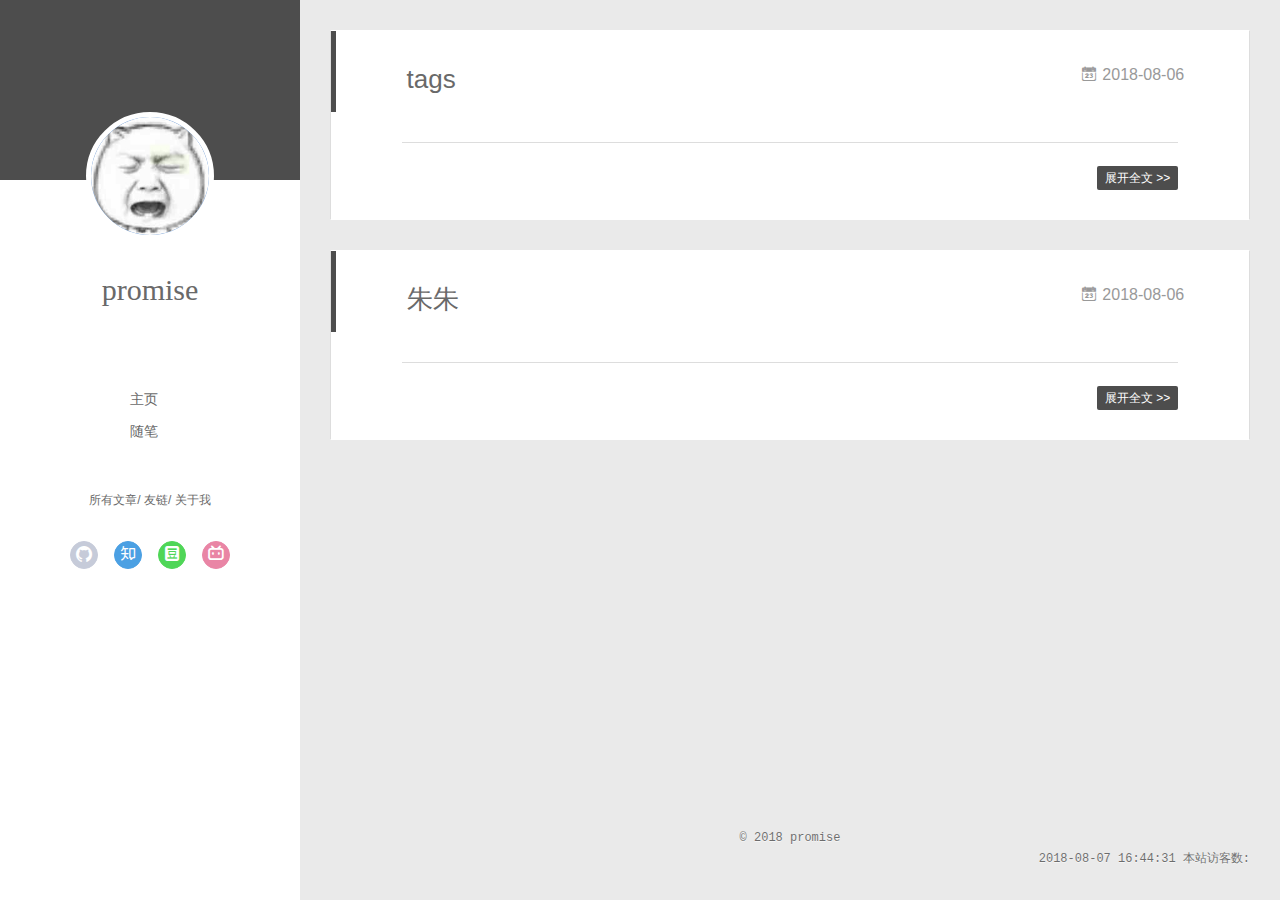
==== commit c903db50: "Site updated: 2018-08-07 16:44:32" ====
--- a/index.html
+++ b/index.html
@@ -77,13 +77,13 @@
 		<nav class="header-nav">
 			<div class="social">
 				
-					<a class="github" target="_blank" href="#" title="github"><i class="icon-github"></i></a>
+					<a class="github" target="_blank" href="https://github.com/Love-with-Promise" title="github"><i class="icon-github"></i></a>
 		        
-					<a class="weibo" target="_blank" href="#" title="weibo"><i class="icon-weibo"></i></a>
+					<a class="zhihu" target="_blank" href="https://www.zhihu.com/people/tian-cai-ao-da-miao/activities" title="zhihu"><i class="icon-zhihu"></i></a>
 		        
-					<a class="rss" target="_blank" href="#" title="rss"><i class="icon-rss"></i></a>
+					<a class="douban" target="_blank" href="#" title="douban"><i class="icon-douban"></i></a>
 		        
-					<a class="zhihu" target="_blank" href="#" title="zhihu"><i class="icon-zhihu"></i></a>
+					<a class="bilibili" target="_blank" href="#" title="bilibili"><i class="icon-bilibili"></i></a>
 		        
 			</div>
 		</nav>
@@ -118,13 +118,13 @@
 			<nav class="header-nav">
 				<div class="social">
 					
-						<a class="github" target="_blank" href="#" title="github"><i class="icon-github"></i></a>
+						<a class="github" target="_blank" href="https://github.com/Love-with-Promise" title="github"><i class="icon-github"></i></a>
 			        
-						<a class="weibo" target="_blank" href="#" title="weibo"><i class="icon-weibo"></i></a>
+						<a class="zhihu" target="_blank" href="https://www.zhihu.com/people/tian-cai-ao-da-miao/activities" title="zhihu"><i class="icon-zhihu"></i></a>
 			        
-						<a class="rss" target="_blank" href="#" title="rss"><i class="icon-rss"></i></a>
+						<a class="douban" target="_blank" href="#" title="douban"><i class="icon-douban"></i></a>
 			        
-						<a class="zhihu" target="_blank" href="#" title="zhihu"><i class="icon-zhihu"></i></a>
+						<a class="bilibili" target="_blank" href="#" title="bilibili"><i class="icon-bilibili"></i></a>
 			        
 				</div>
 			</nav>
@@ -291,7 +291,7 @@
     	</div>
       	
 		<div class="powered-by footer-right">
-		2018-08-07 16:18:50
+		2018-08-07 16:44:31
 <i class="fa fa-user-md"></i><span id="busuanzi_container_site_uv">
   本站访客数:<span id="busuanzi_value_site_uv"></span>
 </span>
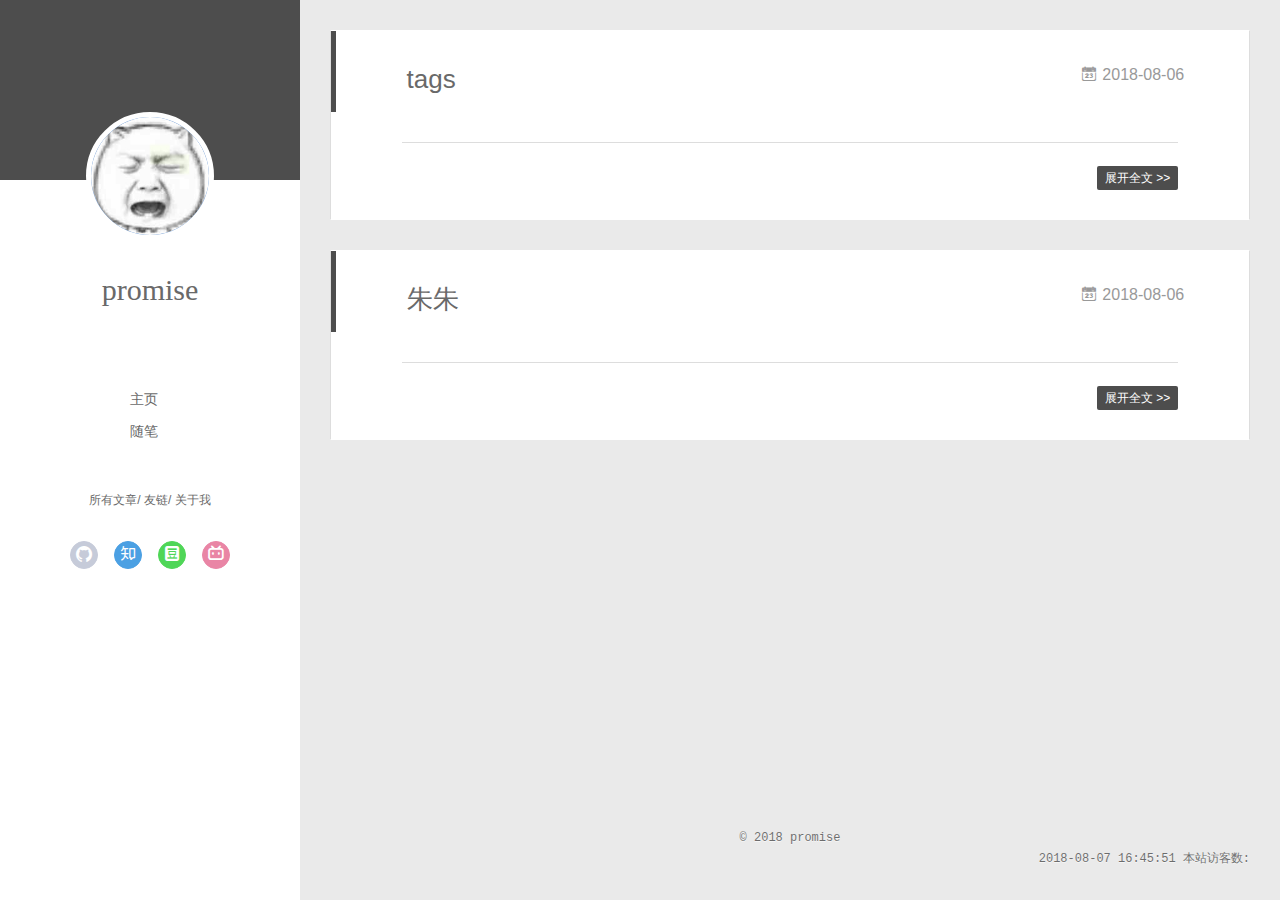
==== commit 1b657d3d: "Site updated: 2018-08-07 16:45:52" ====
--- a/index.html
+++ b/index.html
@@ -291,7 +291,7 @@
     	</div>
       	
 		<div class="powered-by footer-right">
-		2018-08-07 16:44:31
+		2018-08-07 16:45:51
 <i class="fa fa-user-md"></i><span id="busuanzi_container_site_uv">
   本站访客数:<span id="busuanzi_value_site_uv"></span>
 </span>
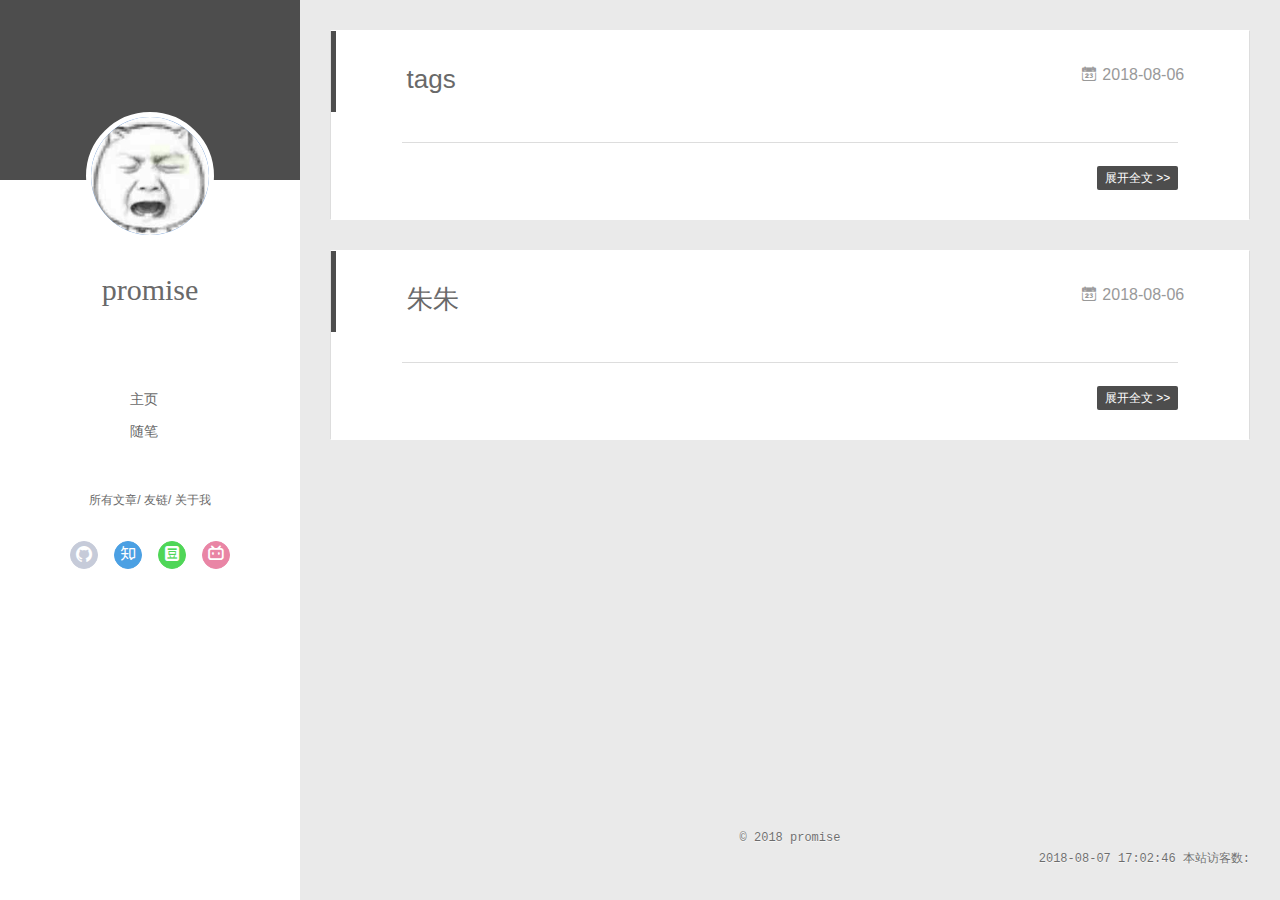
==== commit 0bfbd7cb: "Site updated: 2018-08-07 17:02:47" ====
--- a/index.html
+++ b/index.html
@@ -19,7 +19,7 @@
     <link rel="alternative" href="/atom.xml" title="promise" type="application/atom+xml">
   
   
-    <link rel="icon" href="/favicon.png">
+    <link rel="icon" href="/favicon.jpg">
   
   <link rel="stylesheet" type="text/css" href="/./main.0cf68a.css">
   <style type="text/css">
@@ -291,7 +291,7 @@
     	</div>
       	
 		<div class="powered-by footer-right">
-		2018-08-07 16:45:51
+		2018-08-07 17:02:46
 <i class="fa fa-user-md"></i><span id="busuanzi_container_site_uv">
   本站访客数:<span id="busuanzi_value_site_uv"></span>
 </span>
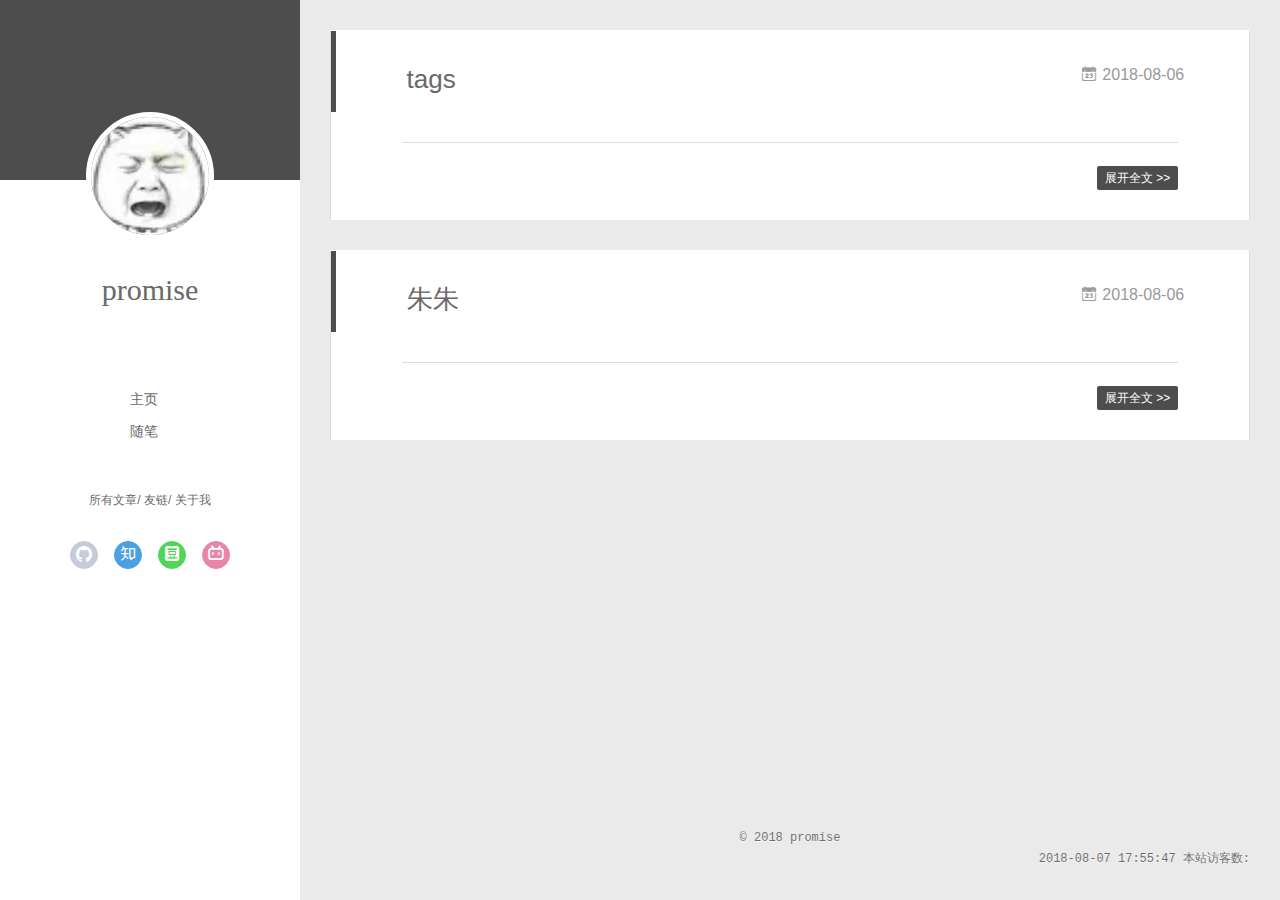
==== commit c1a37116: "Site updated: 2018-08-07 17:55:47" ====
--- a/index.html
+++ b/index.html
@@ -291,7 +291,7 @@
     	</div>
       	
 		<div class="powered-by footer-right">
-		2018-08-07 17:02:46
+		2018-08-07 17:55:47
 <i class="fa fa-user-md"></i><span id="busuanzi_container_site_uv">
   本站访客数:<span id="busuanzi_value_site_uv"></span>
 </span>
@@ -530,4 +530,4 @@
   </div>
 </body>
 </html>
-<script type="text/javascript" src="/js/src/love.js"></script>+<script type="text/javascript" src="/love.js"></script>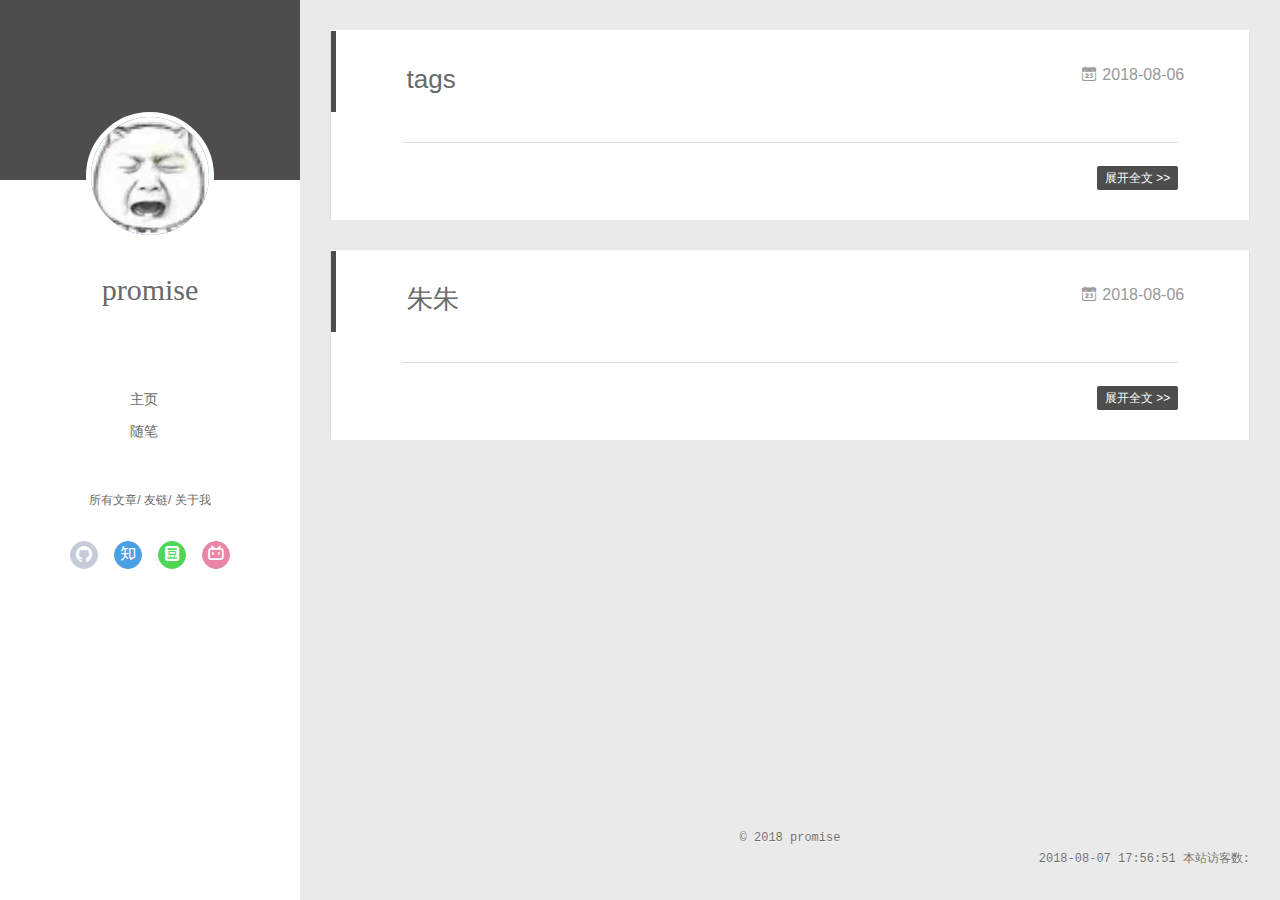
==== commit a5756f5b: "Site updated: 2018-08-07 17:56:51" ====
--- a/index.html
+++ b/index.html
@@ -291,7 +291,7 @@
     	</div>
       	
 		<div class="powered-by footer-right">
-		2018-08-07 17:55:47
+		2018-08-07 17:56:51
 <i class="fa fa-user-md"></i><span id="busuanzi_container_site_uv">
   本站访客数:<span id="busuanzi_value_site_uv"></span>
 </span>
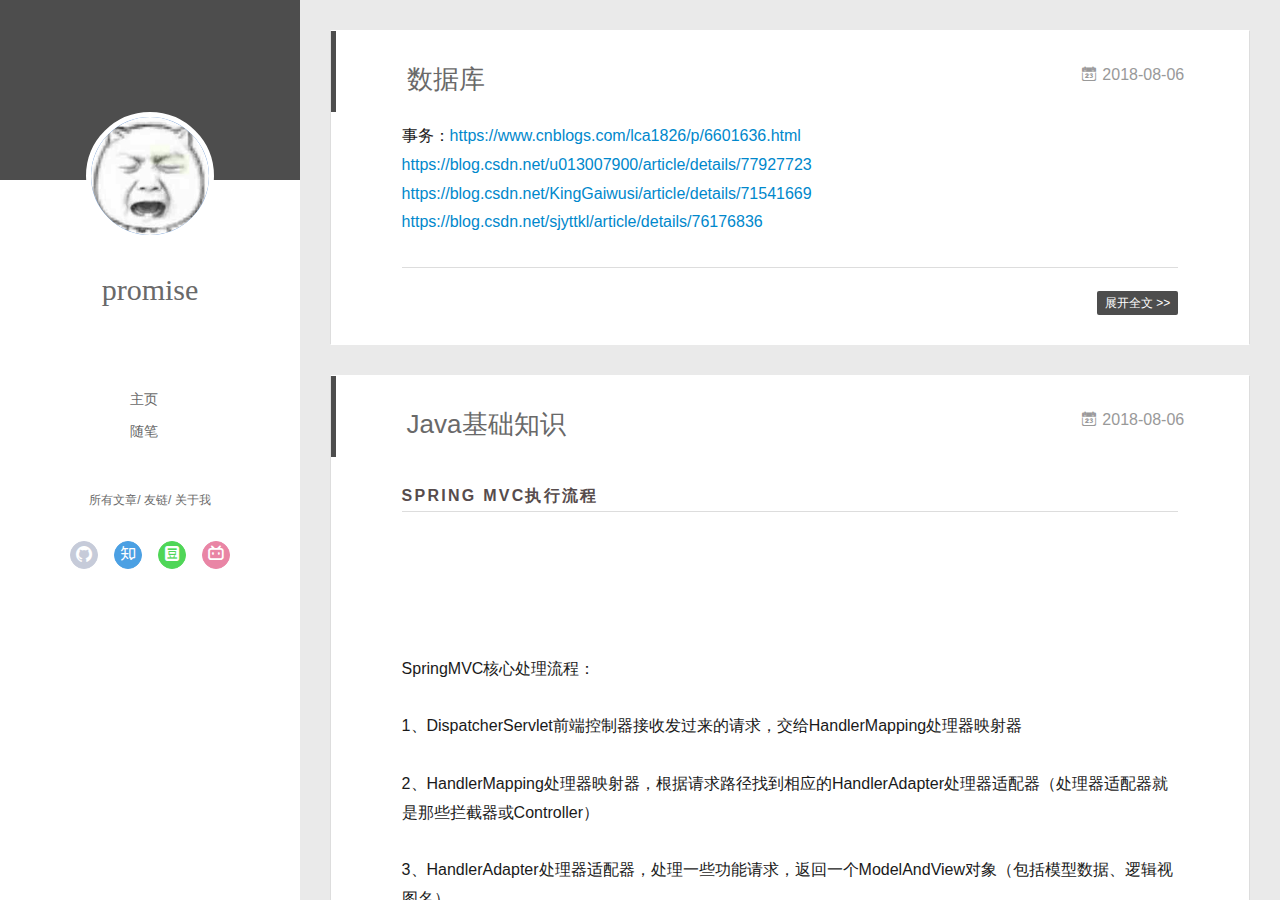
==== commit 7f7ec625: "Site updated: 2018-08-07 21:18:22" ====
--- a/index.html
+++ b/index.html
@@ -152,19 +152,19 @@
           <div id="js-content" class="content-ll">
             
   
-    <article id="age-tags" class="article article-type-age  article-index" itemscope itemprop="blogPost">
+    <article id="age-数据库" class="article article-type-age  article-index" itemscope itemprop="blogPost">
   <div class="article-inner">
     
       <header class="article-header">
         
   
     <h1 itemprop="name">
-      <a class="article-title" href="/2018/08/06/tags/">tags</a>
+      <a class="article-title" href="/2018/08/06/数据库/">数据库</a>
     </h1>
   
 
         
-        <a href="/2018/08/06/tags/" class="archive-article-date">
+        <a href="/2018/08/06/数据库/" class="archive-article-date">
   	<time datetime="2018-08-06T12:12:40.000Z" itemprop="datePublished"><i class="icon-calendar icon"></i>2018-08-06</time>
 </a>
         
@@ -172,7 +172,8 @@
     
     <div class="article-entry" itemprop="articleBody">
       
-        
+        <p>事务：<a href="https://www.cnblogs.com/lca1826/p/6601636.html" target="_blank" rel="noopener">https://www.cnblogs.com/lca1826/p/6601636.html</a><br><a href="https://blog.csdn.net/u013007900/article/details/77927723" target="_blank" rel="noopener">https://blog.csdn.net/u013007900/article/details/77927723</a><br><a href="https://blog.csdn.net/KingGaiwusi/article/details/71541669" target="_blank" rel="noopener">https://blog.csdn.net/KingGaiwusi/article/details/71541669</a><br><a href="https://blog.csdn.net/sjyttkl/article/details/76176836" target="_blank" rel="noopener">https://blog.csdn.net/sjyttkl/article/details/76176836</a></p>
+
       
 
       
@@ -184,7 +185,7 @@
 
       
         <p class="article-more-link">
-          <a class="article-more-a" href="/2018/08/06/tags/">展开全文 >></a>
+          <a class="article-more-a" href="/2018/08/06/数据库/">展开全文 >></a>
         </p>
       
 
@@ -214,19 +215,209 @@
 
 
   
-    <article id="post-朱朱" class="article article-type-post  article-index" itemscope itemprop="blogPost">
+    <article id="age-Java基础知识" class="article article-type-age  article-index" itemscope itemprop="blogPost">
   <div class="article-inner">
     
       <header class="article-header">
         
   
     <h1 itemprop="name">
-      <a class="article-title" href="/2018/08/06/朱朱/">朱朱</a>
+      <a class="article-title" href="/2018/08/06/Java基础知识/">Java基础知识</a>
     </h1>
   
 
         
-        <a href="/2018/08/06/朱朱/" class="archive-article-date">
+        <a href="/2018/08/06/Java基础知识/" class="archive-article-date">
+  	<time datetime="2018-08-06T12:12:40.000Z" itemprop="datePublished"><i class="icon-calendar icon"></i>2018-08-06</time>
+</a>
+        
+      </header>
+    
+    <div class="article-entry" itemprop="articleBody">
+      
+        <p></p><h4>Spring MVC执行流程</h4><br><img src="https://i.imgur.com/oHjqDX8.jpg" alt=""><p></p>
+<p></p><p><br>SpringMVC核心处理流程：<br><br>1、DispatcherServlet前端控制器接收发过来的请求，交给HandlerMapping处理器映射器<br><br>2、HandlerMapping处理器映射器，根据请求路径找到相应的HandlerAdapter处理器适配器（处理器适配器就是那些拦截器或Controller）<br><br>3、HandlerAdapter处理器适配器，处理一些功能请求，返回一个ModelAndView对象（包括模型数据、逻辑视图名）<br><br>4、ViewResolver视图解析器，先根据ModelAndView中设置的View解析具体视图<br><br>5、然后再将Model模型中的数据渲染到View上<br><br></p><p></p>
+<p><hr><br>用户是如何从发出请求到DispatcherServlet前端控制器?<br><br>1、web.xml中配置了SpringMVC的servlet<br><br>2、服务器启动时就会初始化servlet，然后会根据url-pattern设定的规则拦截用户发来的请求</p>
+<p><hr><br>Spring为什么要结合使用HandlerMapping以及HandlerAdapter来处理Handler?<br><br>符合面向对象中的单一职责原则，代码架构清晰，便于维护，最重要的是代码可复用性高。如HandlerAdapter可能会被用于处理多种Handler。</p>
+
+      
+
+      
+    </div>
+    <div class="article-info article-info-index">
+      
+      
+      
+
+      
+        <p class="article-more-link">
+          <a class="article-more-a" href="/2018/08/06/Java基础知识/">展开全文 >></a>
+        </p>
+      
+
+      
+      <div class="clearfix"></div>
+    </div>
+  </div>
+</article>
+
+<aside class="wrap-side-operation">
+    <div class="mod-side-operation">
+        
+        <div class="jump-container" id="js-jump-container" style="display:none;">
+            <a href="javascript:void(0)" class="mod-side-operation__jump-to-top">
+                <i class="icon-font icon-back"></i>
+            </a>
+            <div id="js-jump-plan-container" class="jump-plan-container" style="top: -11px;">
+                <i class="icon-font icon-plane jump-plane"></i>
+            </div>
+        </div>
+        
+        
+    </div>
+</aside>
+
+
+
+
+  
+    <article id="age-Spring" class="article article-type-age  article-index" itemscope itemprop="blogPost">
+  <div class="article-inner">
+    
+      <header class="article-header">
+        
+  
+    <h1 itemprop="name">
+      <a class="article-title" href="/2018/08/06/Spring/">Spring</a>
+    </h1>
+  
+
+        
+        <a href="/2018/08/06/Spring/" class="archive-article-date">
+  	<time datetime="2018-08-06T12:12:40.000Z" itemprop="datePublished"><i class="icon-calendar icon"></i>2018-08-06</time>
+</a>
+        
+      </header>
+    
+    <div class="article-entry" itemprop="articleBody">
+      
+        
+      
+
+      
+    </div>
+    <div class="article-info article-info-index">
+      
+      
+      
+
+      
+        <p class="article-more-link">
+          <a class="article-more-a" href="/2018/08/06/Spring/">展开全文 >></a>
+        </p>
+      
+
+      
+      <div class="clearfix"></div>
+    </div>
+  </div>
+</article>
+
+<aside class="wrap-side-operation">
+    <div class="mod-side-operation">
+        
+        <div class="jump-container" id="js-jump-container" style="display:none;">
+            <a href="javascript:void(0)" class="mod-side-operation__jump-to-top">
+                <i class="icon-font icon-back"></i>
+            </a>
+            <div id="js-jump-plan-container" class="jump-plan-container" style="top: -11px;">
+                <i class="icon-font icon-plane jump-plane"></i>
+            </div>
+        </div>
+        
+        
+    </div>
+</aside>
+
+
+
+
+  
+    <article id="age-Java虚拟机" class="article article-type-age  article-index" itemscope itemprop="blogPost">
+  <div class="article-inner">
+    
+      <header class="article-header">
+        
+  
+    <h1 itemprop="name">
+      <a class="article-title" href="/2018/08/06/Java虚拟机/">Java虚拟机</a>
+    </h1>
+  
+
+        
+        <a href="/2018/08/06/Java虚拟机/" class="archive-article-date">
+  	<time datetime="2018-08-06T12:12:40.000Z" itemprop="datePublished"><i class="icon-calendar icon"></i>2018-08-06</time>
+</a>
+        
+      </header>
+    
+    <div class="article-entry" itemprop="articleBody">
+      
+        
+      
+
+      
+    </div>
+    <div class="article-info article-info-index">
+      
+      
+      
+
+      
+        <p class="article-more-link">
+          <a class="article-more-a" href="/2018/08/06/Java虚拟机/">展开全文 >></a>
+        </p>
+      
+
+      
+      <div class="clearfix"></div>
+    </div>
+  </div>
+</article>
+
+<aside class="wrap-side-operation">
+    <div class="mod-side-operation">
+        
+        <div class="jump-container" id="js-jump-container" style="display:none;">
+            <a href="javascript:void(0)" class="mod-side-operation__jump-to-top">
+                <i class="icon-font icon-back"></i>
+            </a>
+            <div id="js-jump-plan-container" class="jump-plan-container" style="top: -11px;">
+                <i class="icon-font icon-plane jump-plane"></i>
+            </div>
+        </div>
+        
+        
+    </div>
+</aside>
+
+
+
+
+  
+    <article id="post-Redis" class="article article-type-post  article-index" itemscope itemprop="blogPost">
+  <div class="article-inner">
+    
+      <header class="article-header">
+        
+  
+    <h1 itemprop="name">
+      <a class="article-title" href="/2018/08/06/Redis/">Redis</a>
+    </h1>
+  
+
+        
+        <a href="/2018/08/06/Redis/" class="archive-article-date">
   	<time datetime="2018-08-06T11:11:42.000Z" itemprop="datePublished"><i class="icon-calendar icon"></i>2018-08-06</time>
 </a>
         
@@ -246,7 +437,7 @@
 
       
         <p class="article-more-link">
-          <a class="article-more-a" href="/2018/08/06/朱朱/">展开全文 >></a>
+          <a class="article-more-a" href="/2018/08/06/Redis/">展开全文 >></a>
         </p>
       
 
@@ -291,7 +482,7 @@
     	</div>
       	
 		<div class="powered-by footer-right">
-		2018-08-07 17:56:51
+		2018-08-07 21:18:22
 <i class="fa fa-user-md"></i><span id="busuanzi_container_site_uv">
   本站访客数:<span id="busuanzi_value_site_uv"></span>
 </span>
@@ -423,7 +614,7 @@
         <ul class="search-ul">
           
             <li class="search-li">
-              <a href="http://localhost:4000/" target="_blank" class="search-title"><i class="icon-quo-left icon"></i>友情链接1</a>
+              <a href="https://dev.mysql.com/" target="_blank" class="search-title"><i class="icon-quo-left icon"></i>MySQL</a>
             </li>
           
             <li class="search-li">
@@ -530,4 +721,5 @@
   </div>
 </body>
 </html>
-<script type="text/javascript" src="/love.js"></script>+<script type="text/javascript" src="/love.js"></script>
+
